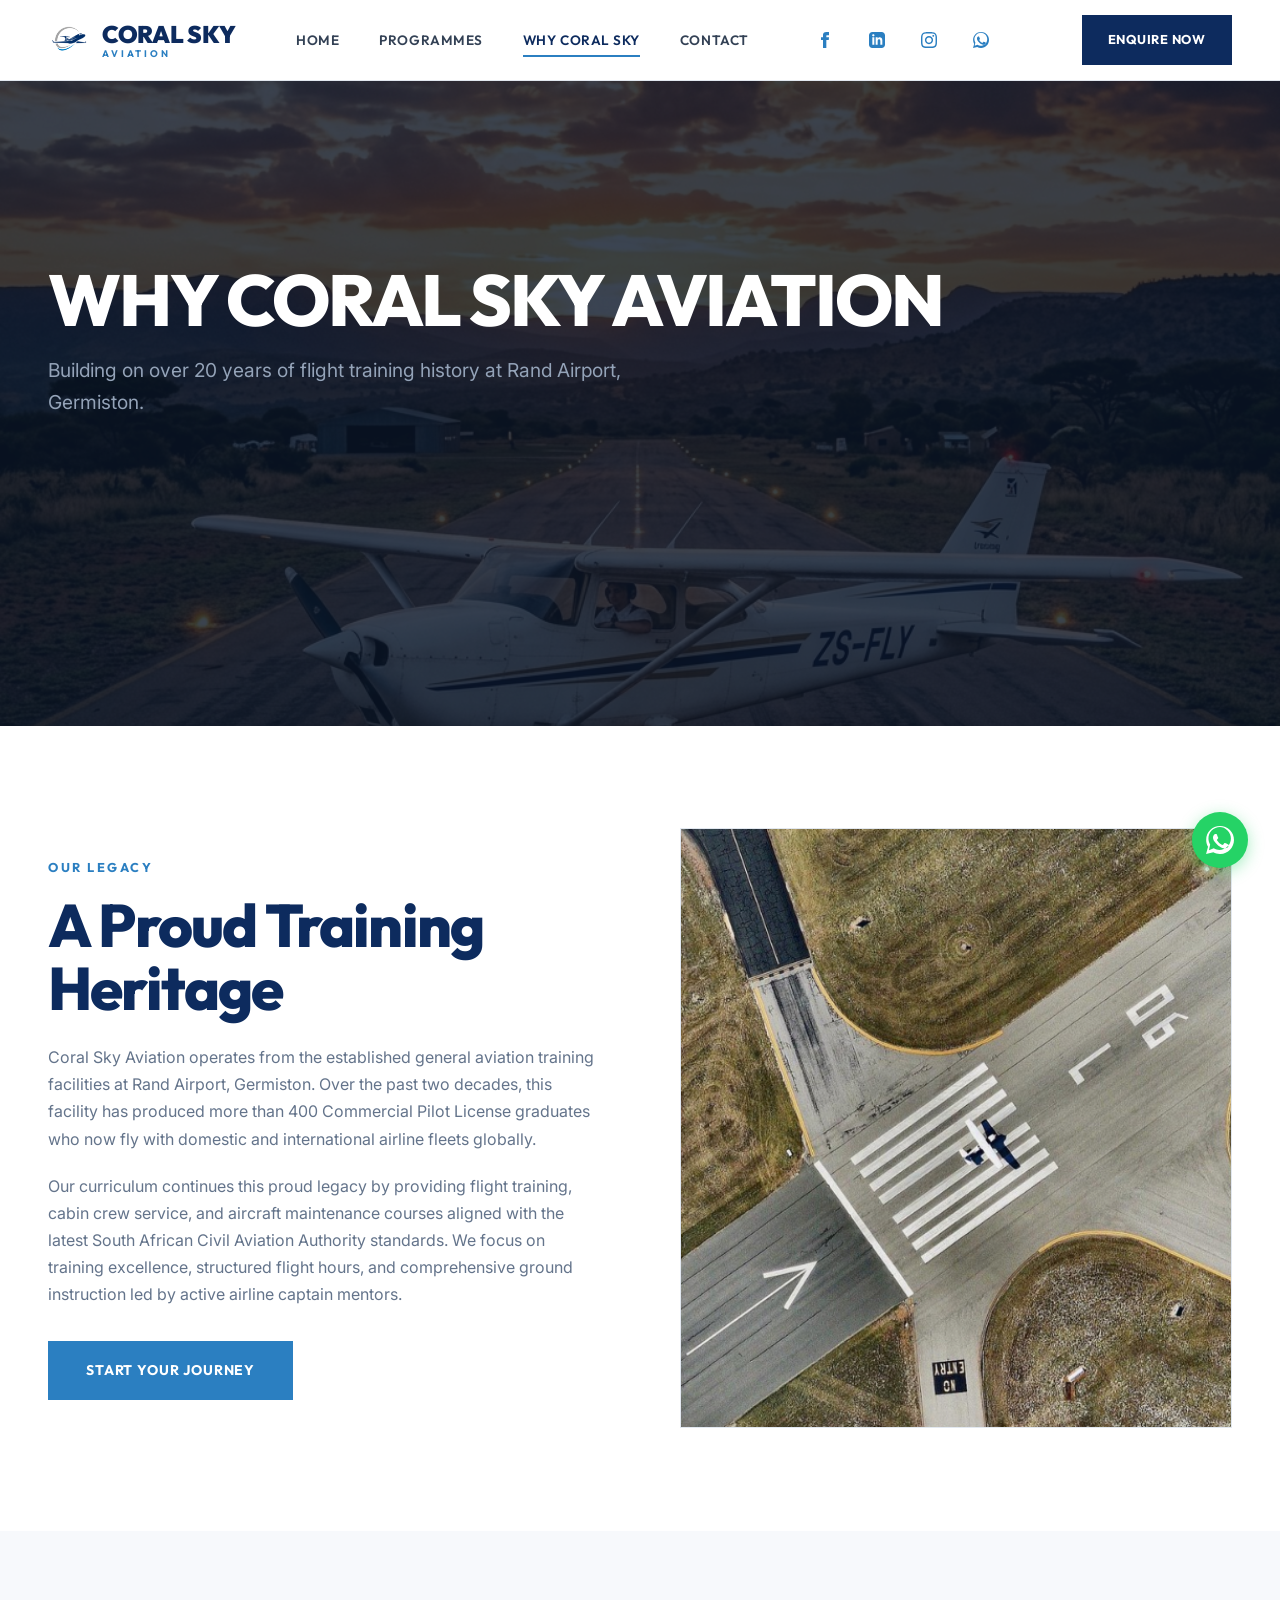
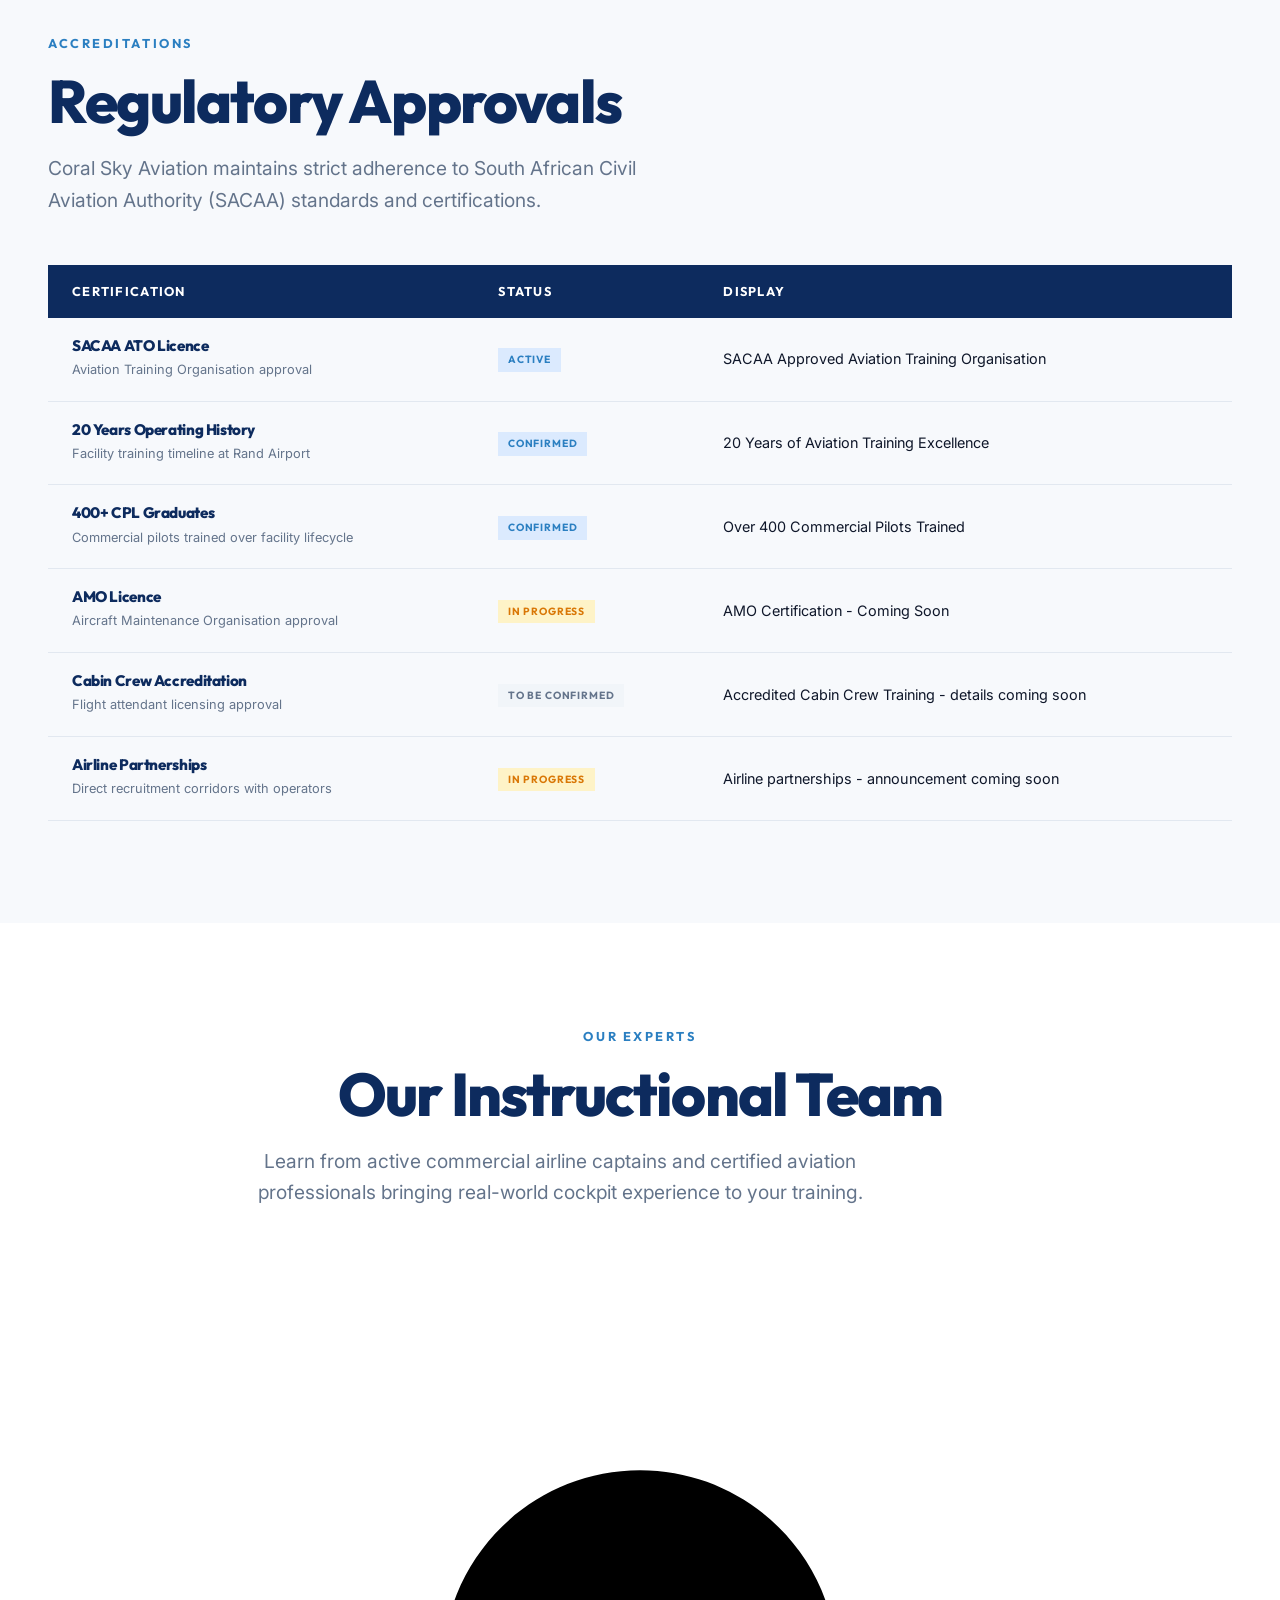
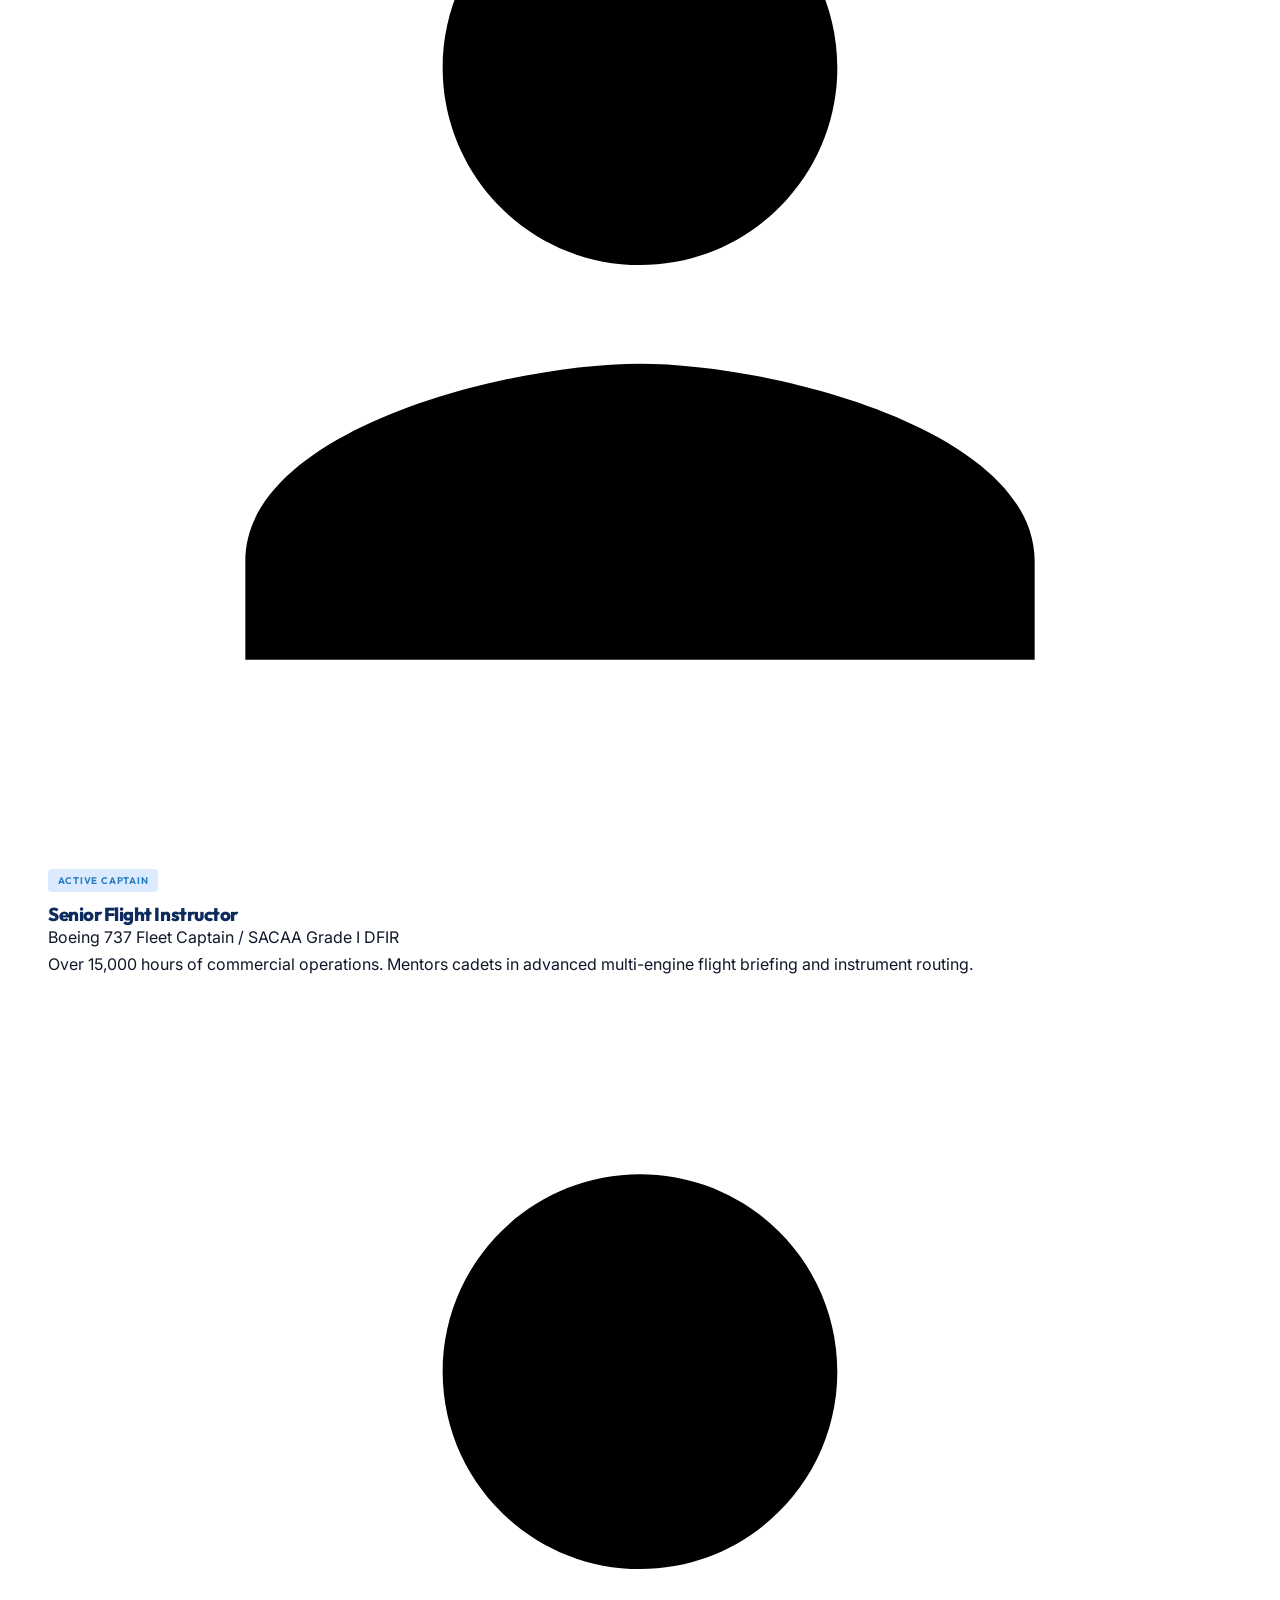
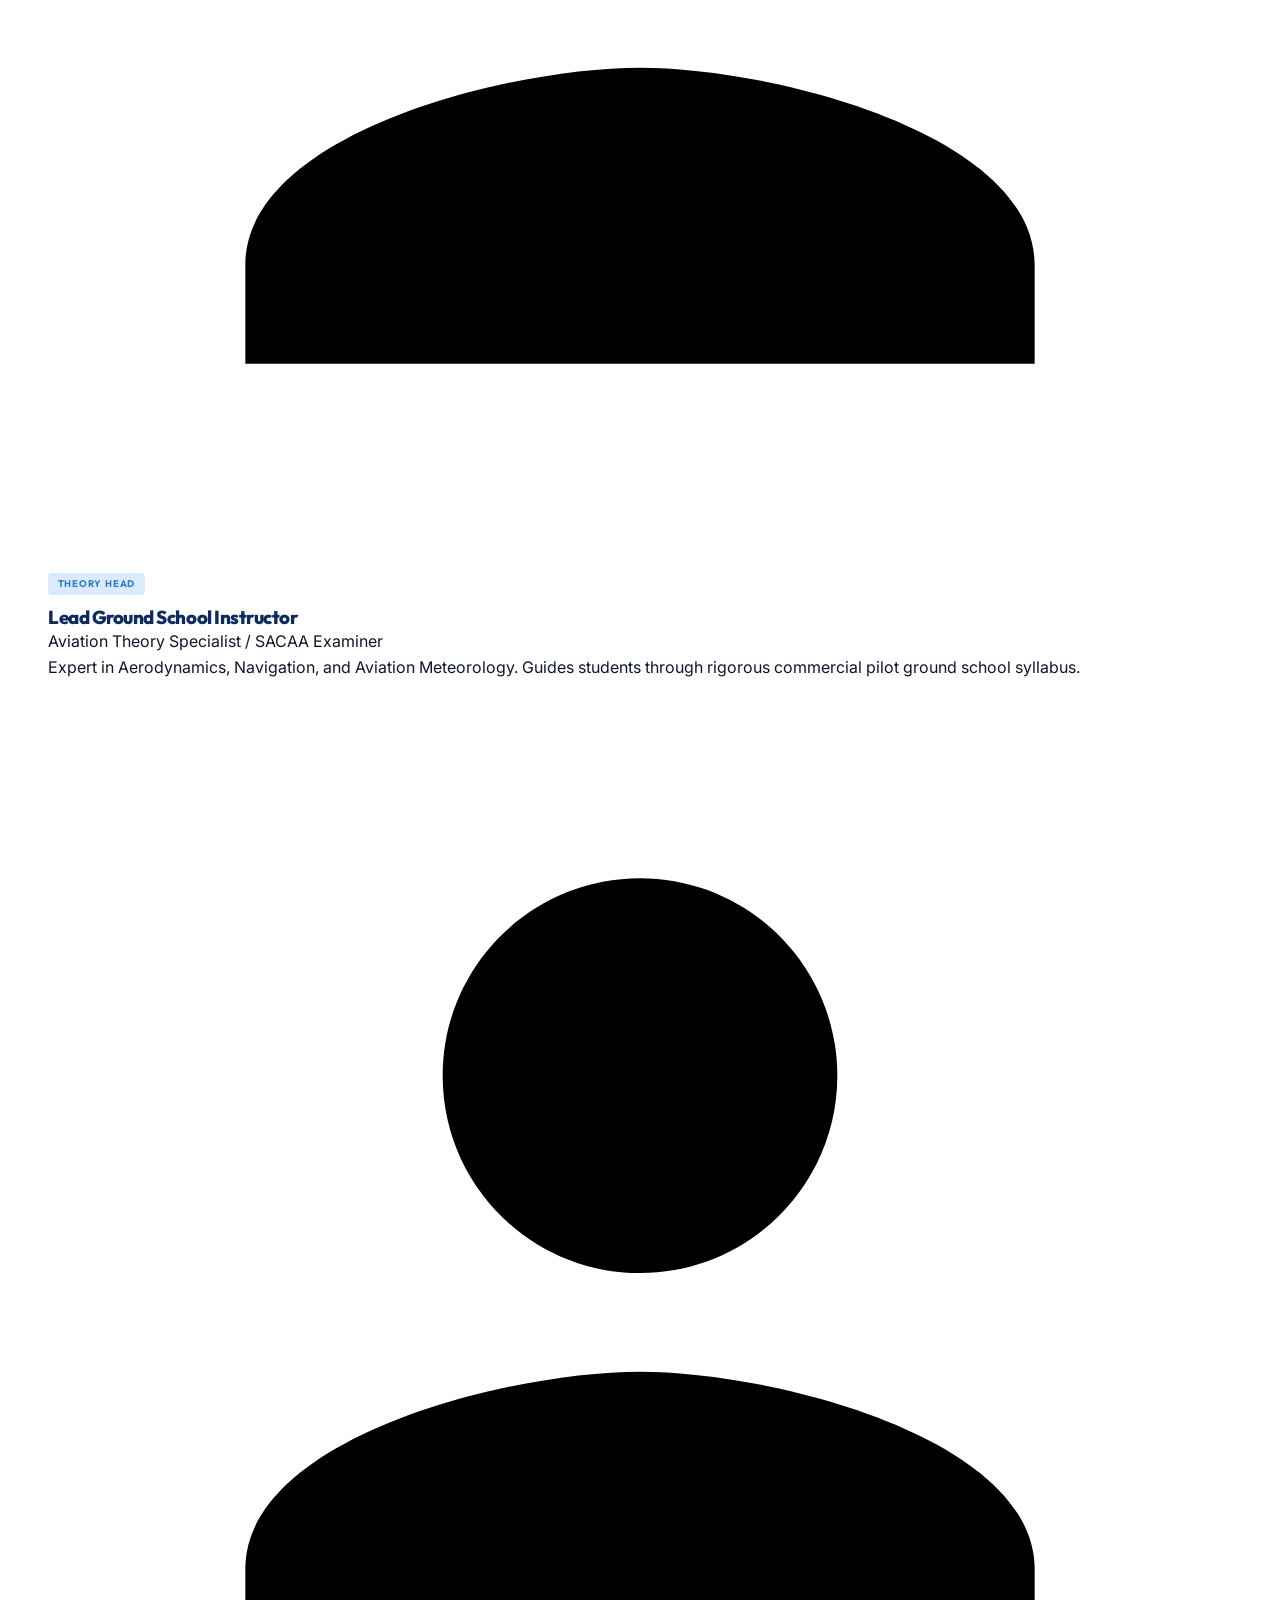
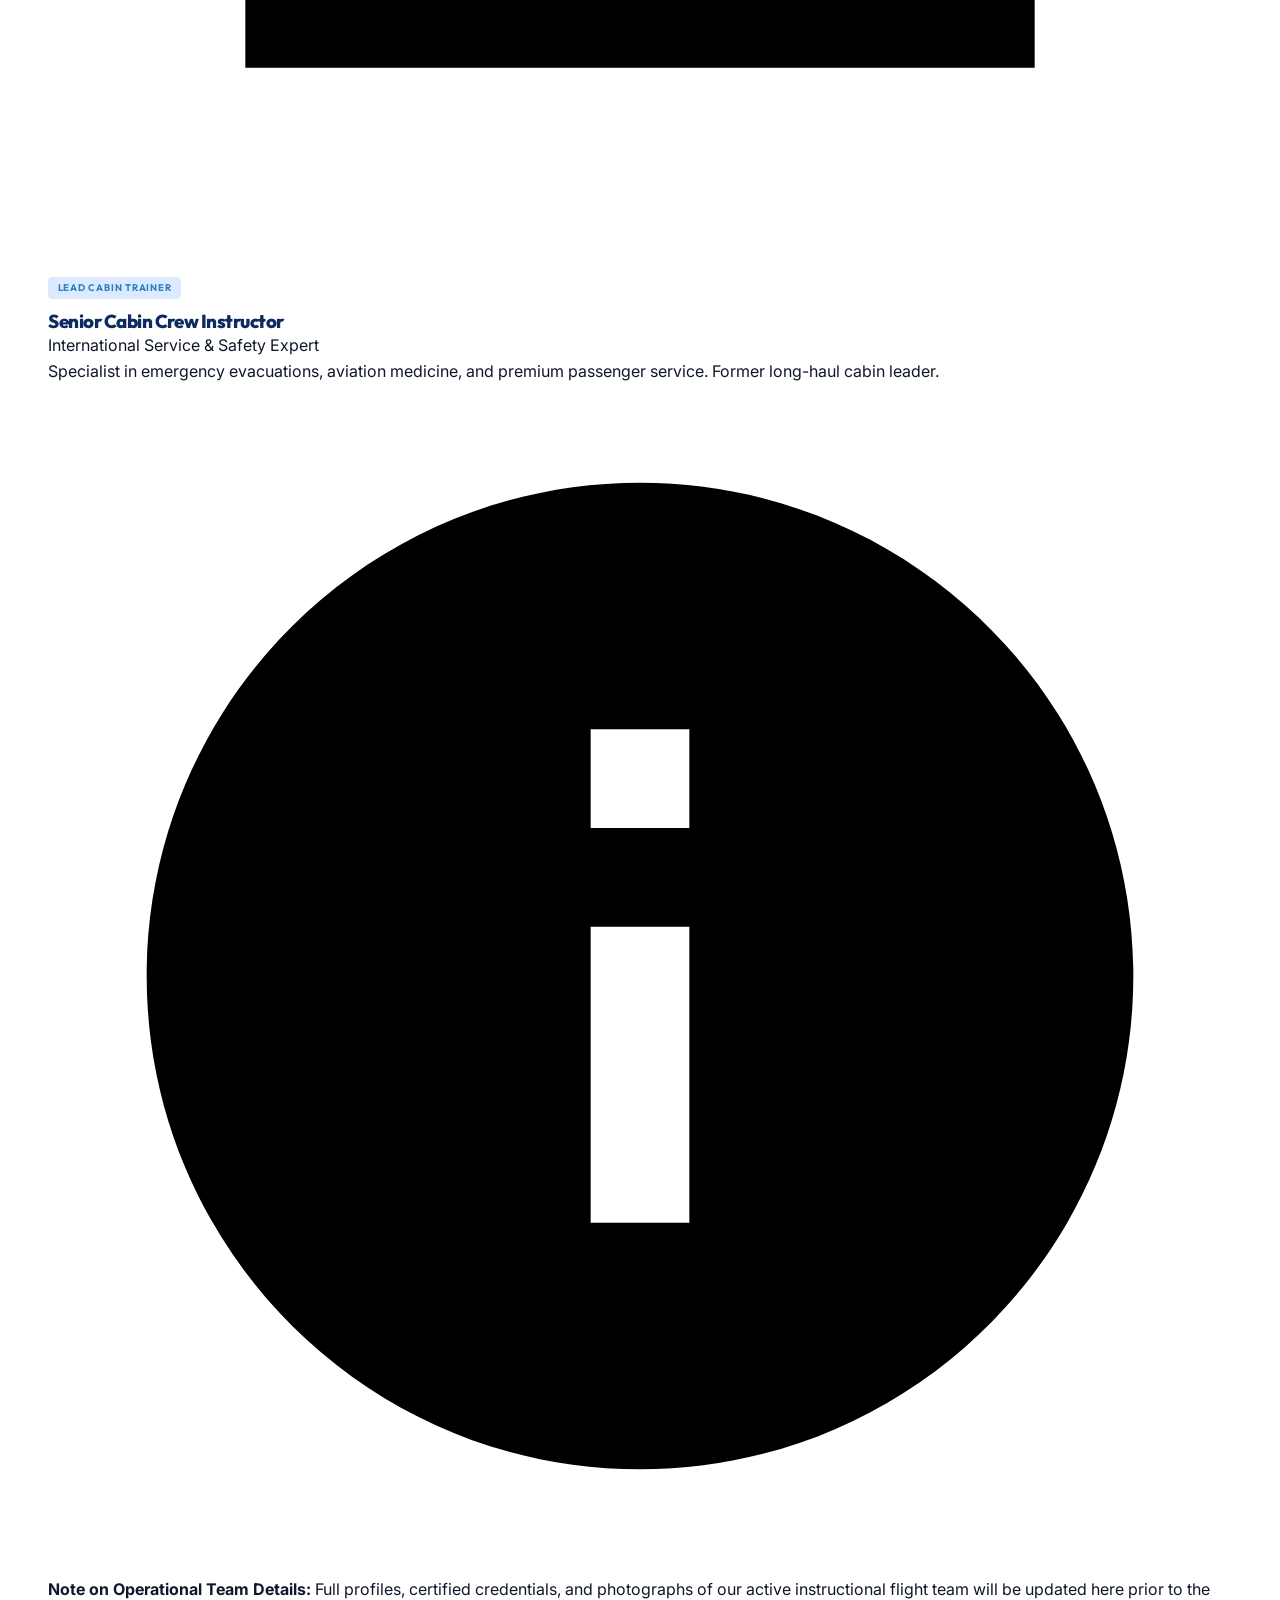
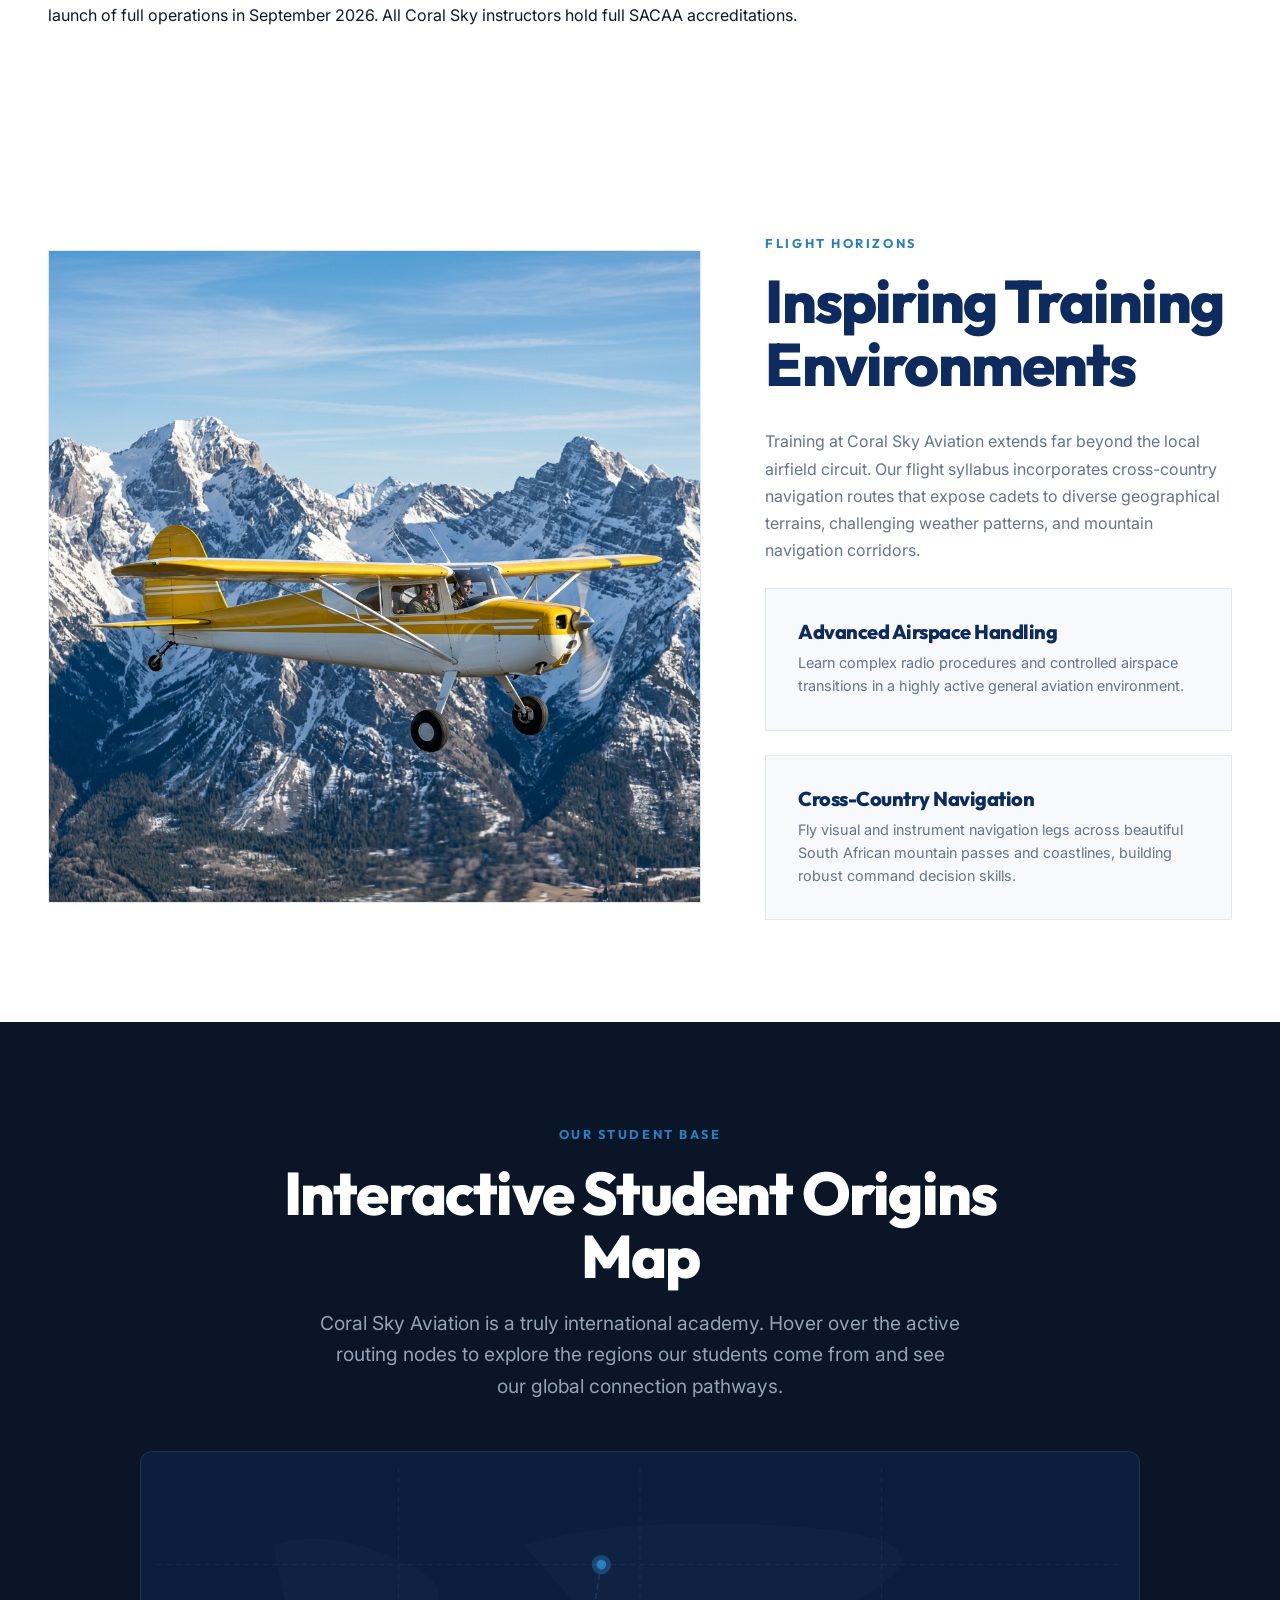
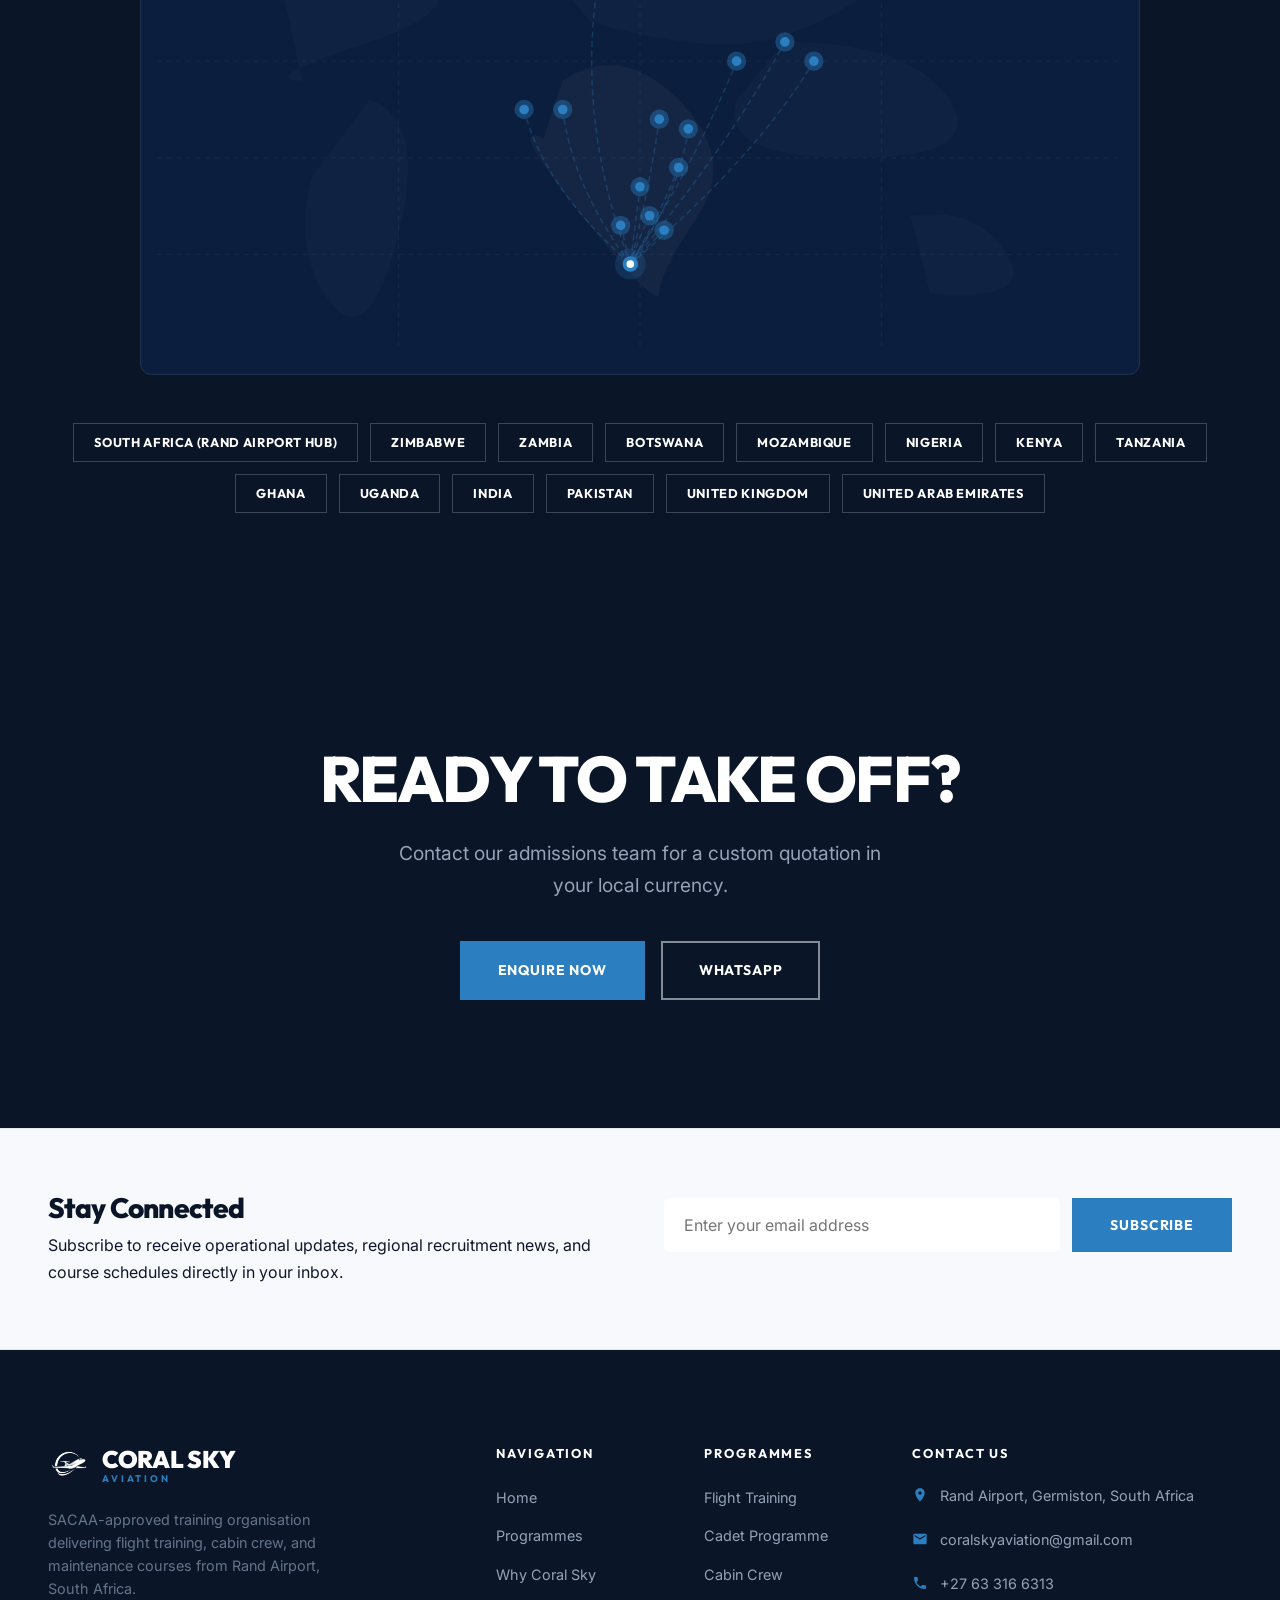
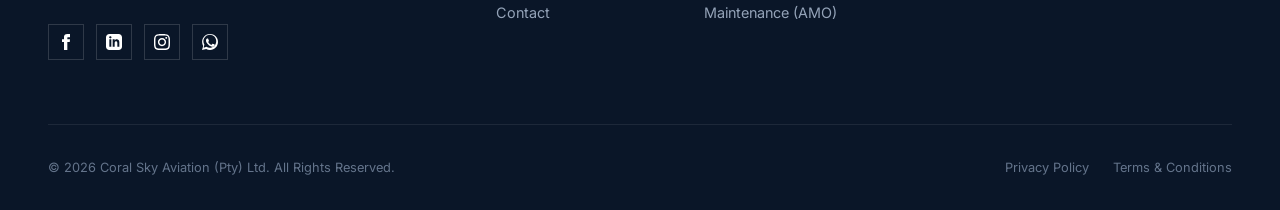
==== pilot_client_website/site/about.html @ 70498ff7 "Add files via upload" ====
<!DOCTYPE html>
<html lang="en">
<head>
  <meta charset="UTF-8">
  <meta name="viewport" content="width=device-width, initial-scale=1.0">
  <title>Why Coral Sky | Coral Sky Aviation</title>
  <meta name="description" content="Discover the legacy of Coral Sky Aviation. Over 20 years training commercial pilots at Rand Airport with SACAA approval and airline captain instructors.">
  <link rel="stylesheet" href="css/style.css?v=2">
  <link rel="icon" href="images/logo/PHOTO-2026-06-26-21-30-39.jpg" type="image/jpeg">
</head>
<body class="page-about">

  <!-- WhatsApp Float -->
  <a href="https://wa.me/27633166313" class="whatsapp-float" target="_blank" aria-label="Chat on WhatsApp">
    <svg viewBox="0 0 24 24"><path d="M.057 24l1.687-6.163c-1.041-1.804-1.588-3.849-1.587-5.946C.06 5.348 5.397.01 12.008.01c3.202.001 6.212 1.246 8.477 3.514 2.266 2.268 3.507 5.28 3.505 8.484-.004 6.657-5.34 11.997-11.953 11.997-2.005-.001-3.973-.502-5.724-1.457L0 24zm6.59-4.846c1.6.95 3.188 1.449 4.825 1.451 5.436 0 9.86-4.37 9.864-9.799.002-2.63-1.023-5.101-2.885-6.968C16.588 1.971 14.113.945 11.993.945c-5.447 0-9.873 4.38-9.877 9.808-.002 1.814.497 3.582 1.447 5.158L2.534 20.73l4.113-1.576zM18.66 15.65c-.328-.164-1.944-.957-2.244-1.067-.301-.11-.52-.164-.738.164-.219.328-.848 1.067-1.039 1.286-.192.219-.384.246-.712.082-.328-.164-1.385-.51-2.638-1.627-.975-.87-1.633-1.946-1.825-2.274-.192-.329-.02-.507.144-.67.147-.146.328-.383.493-.574.164-.192.219-.328.328-.547.11-.219.055-.41-.027-.574-.082-.164-.738-1.777-1.011-2.434-.266-.64-.537-.552-.738-.562-.19-.01-.41-.01-.629-.01s-.575.082-.876.41c-.301.328-1.15 1.12-1.15 2.732 0 1.612 1.177 3.167 1.341 3.386.164.219 2.316 3.535 5.609 4.953.784.338 1.396.539 1.874.69.787.25 1.503.214 2.07.129.631-.095 1.944-.793 2.218-1.559.274-.766.274-1.422.192-1.559-.082-.137-.301-.219-.629-.383z"/></svg>
  </a>

  <!-- Header -->
  <header class="site-header">
    <div class="container nav-bar">
      <a href="index.html" class="nav-brand">
        <img src="images/logo/only plane part of logo.png?v=2" alt="Coral Sky Aviation Logo" class="nav-brand-logo">
        <div class="nav-brand-text">Coral Sky<small>Aviation</small></div>
      </a>
      <nav class="nav-links" id="nav-links">
        <a href="index.html">Home</a>
        <a href="programmes.html">Programmes</a>
        <a href="about.html" class="active">Why Coral Sky</a>
        <a href="contact.html">Contact</a>
        <div class="menu-social-mobile">
          <a href="#" class="social-link" aria-label="Facebook"><svg viewBox="0 0 24 24"><path d="M9 8h-3v4h3v12h5v-12h3.642l.358-4h-4v-1.667c0-.955.192-1.333 1.115-1.333h2.885v-5h-3.808c-3.596 0-5.192 1.583-5.192 4.615v3.385z"/></svg></a>
          <a href="#" class="social-link" aria-label="LinkedIn"><svg viewBox="0 0 24 24"><path d="M19 0h-14c-2.761 0-5 2.239-5 5v14c0 2.761 2.239 5 5 5h14c2.762 0 5-2.239 5-5v-14c0-2.761-2.238-5-5-5zm-11 19h-3v-11h3v11zm-1.5-12.268c-.966 0-1.75-.779-1.75-1.75s.784-1.75 1.75-1.75 1.75.779 1.75 1.75-.784 1.75-1.75 1.75zm13.5 12.268h-3v-5.604c0-3.368-4-3.113-4 0v5.604h-3v-11h3v1.765c1.396-2.586 7-2.777 7 2.476v6.759z"/></svg></a>
          <a href="#" class="social-link" aria-label="Instagram"><svg viewBox="0 0 24 24"><path d="M12 2.163c3.204 0 3.584.012 4.85.07 3.252.148 4.771 1.691 4.919 4.919.058 1.265.069 1.645.069 4.849 0 3.205-.012 3.584-.069 4.849-.149 3.225-1.664 4.771-4.919 4.919-1.266.058-1.644.07-4.85.07-3.204 0-3.584-.012-4.849-.07-3.26-.149-4.771-1.699-4.919-4.92-.058-1.265-.07-1.644-.07-4.849 0-3.204.013-3.583.07-4.849.149-3.227 1.664-4.771 4.919-4.919 1.266-.057 1.645-.069 4.849-.069zm0-2c-3.259 0-3.667.014-4.947.072-4.358.2-6.78 2.618-6.98 6.98-.059 1.281-.073 1.689-.073 4.948 0 3.259.014 3.668.072 4.948.2 4.358 2.618 6.78 6.98 6.98 1.281.058 1.689.072 4.948.072 3.259 0 3.668-.014 4.948-.072 4.354-.2 6.782-2.618 6.979-6.98.059-1.28.073-1.689.073-4.948 0-3.259-.014-3.667-.072-4.947-.196-4.354-2.617-6.78-6.979-6.98-1.281-.059-1.69-.073-4.949-.073zm0 5.838c-3.403 0-6.162 2.759-6.162 6.162s2.759 6.163 6.162 6.163 6.162-2.759 6.162-6.163c0-3.403-2.759-6.162-6.162-6.162zm0 10.162c-2.209 0-4-1.79-4-4 0-2.209 1.791-4 4-4s4 1.791 4 4c0 2.21-1.791 4-4 4zm6.406-11.845c-.796 0-1.441.645-1.441 1.44s.645 1.44 1.441 1.44c.795 0 1.439-.645 1.439-1.44s-.644-1.44-1.439-1.44z"/></svg></a>
          <a href="https://wa.me/27633166313" class="social-link" target="_blank" aria-label="WhatsApp"><svg viewBox="0 0 24 24"><path d="M.057 24l1.687-6.163c-1.041-1.804-1.588-3.849-1.587-5.946C.06 5.348 5.397.01 12.008.01c3.202.001 6.212 1.246 8.477 3.514 2.266 2.268 3.507 5.28 3.505 8.484-.004 6.657-5.34 11.997-11.953 11.997-2.005-.001-3.973-.502-5.724-1.457L0 24zm6.59-4.846c1.6.95 3.188 1.449 4.825 1.451 5.436 0 9.86-4.37 9.864-9.799.002-2.63-1.023-5.101-2.885-6.968C16.588 1.971 14.113.945 11.993.945c-5.447 0-9.873 4.38-9.877 9.808-.002 1.814.497 3.582 1.447 5.158L2.534 20.73l4.113-1.576zM18.66 15.65c-.328-.164-1.944-.957-2.244-1.067-.301-.11-.52-.164-.738.164-.219.328-.848 1.067-1.039 1.286-.192.219-.384.246-.712.082-.328-.164-1.385-.51-2.638-1.627-.975-.87-1.633-1.946-1.825-2.274-.192-.329-.02-.507.144-.67.147-.146.328-.383.493-.574.164-.192.219-.328.328-.547.11-.219.055-.41-.027-.574-.082-.164-.738-1.777-1.011-2.434-.266-.64-.537-.552-.738-.562-.19-.01-.41-.01-.629-.01s-.575.082-.876.41c-.301.328-1.15 1.12-1.15 2.732 0 1.612 1.177 3.167 1.341 3.386.164.219 2.316 3.535 5.609 4.953.784.338 1.396.539 1.874.69.787.25 1.503.214 2.07.129.631-.095 1.944-.793 2.218-1.559.274-.766.274-1.422.192-1.559-.082-.137-.301-.219-.629-.383z"/></svg></a>
        </div>
      </nav>
      <div class="header-social-desktop">
        <a href="#" class="social-link" aria-label="Facebook"><svg viewBox="0 0 24 24"><path d="M9 8h-3v4h3v12h5v-12h3.642l.358-4h-4v-1.667c0-.955.192-1.333 1.115-1.333h2.885v-5h-3.808c-3.596 0-5.192 1.583-5.192 4.615v3.385z"/></svg></a>
        <a href="#" class="social-link" aria-label="LinkedIn"><svg viewBox="0 0 24 24"><path d="M19 0h-14c-2.761 0-5 2.239-5 5v14c0 2.761 2.239 5 5 5h14c2.762 0 5-2.239 5-5v-14c0-2.761-2.238-5-5-5zm-11 19h-3v-11h3v11zm-1.5-12.268c-.966 0-1.75-.779-1.75-1.75s.784-1.75 1.75-1.75 1.75.779 1.75 1.75-.784 1.75-1.75 1.75zm13.5 12.268h-3v-5.604c0-3.368-4-3.113-4 0v5.604h-3v-11h3v1.765c1.396-2.586 7-2.777 7 2.476v6.759z"/></svg></a>
        <a href="#" class="social-link" aria-label="Instagram"><svg viewBox="0 0 24 24"><path d="M12 2.163c3.204 0 3.584.012 4.85.07 3.252.148 4.771 1.691 4.919 4.919.058 1.265.069 1.645.069 4.849 0 3.205-.012 3.584-.069 4.849-.149 3.225-1.664 4.771-4.919 4.919-1.266.058-1.644.07-4.85.07-3.204 0-3.584-.012-4.849-.07-3.26-.149-4.771-1.699-4.919-4.92-.058-1.265-.07-1.644-.07-4.849 0-3.204.013-3.583.07-4.849.149-3.227 1.664-4.771 4.919-4.919 1.266-.057 1.645-.069 4.849-.069zm0-2c-3.259 0-3.667.014-4.947.072-4.358.2-6.78 2.618-6.98 6.98-.059 1.281-.073 1.689-.073 4.948 0 3.259.014 3.668.072 4.948.2 4.358 2.618 6.78 6.98 6.98 1.281.058 1.689.072 4.948.072 3.259 0 3.668-.014 4.948-.072 4.354-.2 6.782-2.618 6.979-6.98.059-1.28.073-1.689.073-4.948 0-3.259-.014-3.667-.072-4.947-.196-4.354-2.617-6.78-6.979-6.98-1.281-.059-1.69-.073-4.949-.073zm0 5.838c-3.403 0-6.162 2.759-6.162 6.162s2.759 6.163 6.162 6.163 6.162-2.759 6.162-6.163c0-3.403-2.759-6.162-6.162-6.162zm0 10.162c-2.209 0-4-1.79-4-4 0-2.209 1.791-4 4-4s4 1.791 4 4c0 2.21-1.791 4-4 4zm6.406-11.845c-.796 0-1.441.645-1.441 1.44s.645 1.44 1.441 1.44c.795 0 1.439-.645 1.439-1.44s-.644-1.44-1.439-1.44z"/></svg></a>
        <a href="https://wa.me/27633166313" class="social-link" target="_blank" aria-label="WhatsApp"><svg viewBox="0 0 24 24"><path d="M.057 24l1.687-6.163c-1.041-1.804-1.588-3.849-1.587-5.946C.06 5.348 5.397.01 12.008.01c3.202.001 6.212 1.246 8.477 3.514 2.266 2.268 3.507 5.28 3.505 8.484-.004 6.657-5.34 11.997-11.953 11.997-2.005-.001-3.973-.502-5.724-1.457L0 24zm6.59-4.846c1.6.95 3.188 1.449 4.825 1.451 5.436 0 9.86-4.37 9.864-9.799.002-2.63-1.023-5.101-2.885-6.968C16.588 1.971 14.113.945 11.993.945c-5.447 0-9.873 4.38-9.877 9.808-.002 1.814.497 3.582 1.447 5.158L2.534 20.73l4.113-1.576zM18.66 15.65c-.328-.164-1.944-.957-2.244-1.067-.301-.11-.52-.164-.738.164-.219.328-.848 1.067-1.039 1.286-.192.219-.384.246-.712.082-.328-.164-1.385-.51-2.638-1.627-.975-.87-1.633-1.946-1.825-2.274-.192-.329-.02-.507.144-.67.147-.146.328-.383.493-.574.164-.192.219-.328.328-.547.11-.219.055-.41-.027-.574-.082-.164-.738-1.777-1.011-2.434-.266-.64-.537-.552-.738-.562-.19-.01-.41-.01-.629-.01s-.575.082-.876.41c-.301.328-1.15 1.12-1.15 2.732 0 1.612 1.177 3.167 1.341 3.386.164.219 2.316 3.535 5.609 4.953.784.338 1.396.539 1.874.69.787.25 1.503.214 2.07.129.631-.095 1.944-.793 2.218-1.559.274-.766.274-1.422.192-1.559-.082-.137-.301-.219-.629-.383z"/></svg></a>
      </div>
      <div class="nav-cta"><a href="contact.html" class="btn btn--navy">Enquire Now</a></div>
      <button class="hamburger" id="hamburger" aria-label="Toggle Navigation"><span></span><span></span><span></span></button>
    </div>
  </header>

  <!-- Page Hero -->
  <section class="page-hero">
    <div class="page-hero-bg"><img src="images/hero-runway.png" alt="Runway at sunset"></div>
    <div class="container">
      <h1>Why Coral Sky Aviation</h1>
      <p>Building on over 20 years of flight training history at Rand Airport, Germiston.</p>
    </div>
  </section>

  <!-- Story Section -->
  <section class="section" id="legacy-story">
    <div class="container">
      <div class="about-row">
        <div class="about-text reveal">
          <span class="section-eyebrow">Our Legacy</span>
          <h2 class="section-heading" style="margin-bottom: 1.5rem;">A Proud Training Heritage</h2>
          <p style="color: var(--slate-500); font-size: 1rem; line-height: 1.7; margin-bottom: 1.25rem;">Coral Sky Aviation operates from the established general aviation training facilities at Rand Airport, Germiston. Over the past two decades, this facility has produced more than 400 Commercial Pilot License graduates who now fly with domestic and international airline fleets globally.</p>
          <p style="color: var(--slate-500); font-size: 1rem; line-height: 1.7; margin-bottom: 2rem;">Our curriculum continues this proud legacy by providing flight training, cabin crew service, and aircraft maintenance courses aligned with the latest South African Civil Aviation Authority standards. We focus on training excellence, structured flight hours, and comprehensive ground instruction led by active airline captain mentors.</p>
          <a href="contact.html" class="btn btn--sky">Start Your Journey</a>
        </div>
        <div class="about-image-showcase reveal">
          <img src="images/aerial-view.png" alt="Rand Airport Aerial View" class="about-featured-image">
        </div>
      </div>
    </div>
  </section>

  <!-- Accreditations -->
  <section class="section section--light">
    <div class="container">
      <div class="reveal">
        <span class="section-eyebrow">Accreditations</span>
        <h2 class="section-heading">Regulatory Approvals</h2>
        <p class="section-lead">Coral Sky Aviation maintains strict adherence to South African Civil Aviation Authority (SACAA) standards and certifications.</p>
      </div>

      <div class="table-wrap reveal" style="margin-top: 3rem;">
        <table class="data-table">
          <thead>
            <tr>
              <th>Certification</th>
              <th>Status</th>
              <th>Display</th>
            </tr>
          </thead>
          <tbody>
            <tr>
              <td><h4>SACAA ATO Licence</h4><span class="meta">Aviation Training Organisation approval</span></td>
              <td><span class="badge badge--active">Active</span></td>
              <td>SACAA Approved Aviation Training Organisation</td>
            </tr>
            <tr>
              <td><h4>20 Years Operating History</h4><span class="meta">Facility training timeline at Rand Airport</span></td>
              <td><span class="badge badge--active">Confirmed</span></td>
              <td>20 Years of Aviation Training Excellence</td>
            </tr>
            <tr>
              <td><h4>400+ CPL Graduates</h4><span class="meta">Commercial pilots trained over facility lifecycle</span></td>
              <td><span class="badge badge--active">Confirmed</span></td>
              <td>Over 400 Commercial Pilots Trained</td>
            </tr>
            <tr>
              <td><h4>AMO Licence</h4><span class="meta">Aircraft Maintenance Organisation approval</span></td>
              <td><span class="badge badge--progress">In Progress</span></td>
              <td>AMO Certification - Coming Soon</td>
            </tr>
            <tr>
              <td><h4>Cabin Crew Accreditation</h4><span class="meta">Flight attendant licensing approval</span></td>
              <td><span class="badge badge--pending">To Be Confirmed</span></td>
              <td>Accredited Cabin Crew Training - details coming soon</td>
            </tr>
            <tr>
              <td><h4>Airline Partnerships</h4><span class="meta">Direct recruitment corridors with operators</span></td>
              <td><span class="badge badge--progress">In Progress</span></td>
              <td>Airline partnerships - announcement coming soon</td>
            </tr>
          </tbody>
        </table>
      </div>
    </div>
  </section>

  <!-- Instructors / Trainers Section -->
  <section class="section" id="instructors-section">
    <div class="container">
      <div class="reveal" style="text-align: center; max-width: 800px; margin: 0 auto 4rem;">
        <span class="section-eyebrow">Our Experts</span>
        <h2 class="section-heading">Our Instructional Team</h2>
        <p class="section-lead">Learn from active commercial airline captains and certified aviation professionals bringing real-world cockpit experience to your training.</p>
      </div>

      <div class="instructor-grid reveal">
        <!-- Instructor 1 -->
        <div class="instructor-card">
          <div class="instructor-avatar-wrap">
            <div class="instructor-placeholder-avatar">
              <svg viewBox="0 0 24 24"><path d="M12 12c2.21 0 4-1.79 4-4s-1.79-4-4-4-4 1.79-4 4 1.79 4 4 4zm0 2c-2.67 0-8 1.34-8 4v2h16v-2c0-2.66-5.33-4-8-4z"/></svg>
            </div>
          </div>
          <div class="instructor-card-info">
            <span class="badge badge--active" style="border-radius: 4px; font-size: 0.6rem; margin-bottom: 0.75rem;">Active Captain</span>
            <h3>Senior Flight Instructor</h3>
            <p class="instructor-subtitle">Boeing 737 Fleet Captain / SACAA Grade I DFIR</p>
            <p class="instructor-bio">Over 15,000 hours of commercial operations. Mentors cadets in advanced multi-engine flight briefing and instrument routing.</p>
          </div>
        </div>

        <!-- Instructor 2 -->
        <div class="instructor-card">
          <div class="instructor-avatar-wrap">
            <div class="instructor-placeholder-avatar">
              <svg viewBox="0 0 24 24"><path d="M12 12c2.21 0 4-1.79 4-4s-1.79-4-4-4-4 1.79-4 4 1.79 4 4 4zm0 2c-2.67 0-8 1.34-8 4v2h16v-2c0-2.66-5.33-4-8-4z"/></svg>
            </div>
          </div>
          <div class="instructor-card-info">
            <span class="badge badge--active" style="border-radius: 4px; font-size: 0.6rem; margin-bottom: 0.75rem;">Theory Head</span>
            <h3>Lead Ground School Instructor</h3>
            <p class="instructor-subtitle">Aviation Theory Specialist / SACAA Examiner</p>
            <p class="instructor-bio">Expert in Aerodynamics, Navigation, and Aviation Meteorology. Guides students through rigorous commercial pilot ground school syllabus.</p>
          </div>
        </div>

        <!-- Instructor 3 -->
        <div class="instructor-card">
          <div class="instructor-avatar-wrap">
            <div class="instructor-placeholder-avatar">
              <svg viewBox="0 0 24 24"><path d="M12 12c2.21 0 4-1.79 4-4s-1.79-4-4-4-4 1.79-4 4 1.79 4 4 4zm0 2c-2.67 0-8 1.34-8 4v2h16v-2c0-2.66-5.33-4-8-4z"/></svg>
            </div>
          </div>
          <div class="instructor-card-info">
            <span class="badge badge--active" style="border-radius: 4px; font-size: 0.6rem; margin-bottom: 0.75rem;">Lead Cabin Trainer</span>
            <h3>Senior Cabin Crew Instructor</h3>
            <p class="instructor-subtitle">International Service &amp; Safety Expert</p>
            <p class="instructor-bio">Specialist in emergency evacuations, aviation medicine, and premium passenger service. Former long-haul cabin leader.</p>
          </div>
        </div>
      </div>

      <div class="instructor-notice reveal">
        <div class="info-alert">
          <svg class="info-alert-icon" viewBox="0 0 24 24"><path d="M12 2C6.48 2 2 6.48 2 12s4.48 10 10 10 10-4.48 10-10S17.52 2 12 2zm1 15h-2v-6h2v6zm0-8h-2V7h2v2z"/></svg>
          <p><strong>Note on Operational Team Details:</strong> Full profiles, certified credentials, and photographs of our active instructional flight team will be updated here prior to the launch of full operations in September 2026. All Coral Sky instructors hold full SACAA accreditations.</p>
        </div>
      </div>
    </div>
  </section>

  <!-- Flight Training Experience (Scenic Mountain Flight Showcase) -->
  <section class="section">
    <div class="container">
      <div class="vision-layout" style="grid-template-columns: 7fr 5fr;">
        <div class="vision-image-wrapper reveal">
          <div class="vision-image-card" style="border-color: var(--slate-200);">
            <img src="images/scenic-mountain-flight.png" alt="Training flight over mountain ranges">
          </div>
        </div>
        <div class="vision-text reveal">
          <span class="section-eyebrow">Flight Horizons</span>
          <h2 class="section-heading" style="margin-bottom: 2rem;">Inspiring Training Environments</h2>
          <p style="color: var(--slate-500); font-size: 1rem; line-height: 1.7; margin-bottom: 1.5rem;">Training at Coral Sky Aviation extends far beyond the local airfield circuit. Our flight syllabus incorporates cross-country navigation routes that expose cadets to diverse geographical terrains, challenging weather patterns, and mountain navigation corridors.</p>
          <div class="vision-cards-stack">
            <div class="vision-card" style="background: var(--off-white); border-color: var(--slate-200); padding: 2rem;">
              <h4 style="color: var(--navy-mid); margin-bottom: 0.5rem;">Advanced Airspace Handling</h4>
              <p style="color: var(--slate-500); font-size: 0.9rem; margin-bottom: 0;">Learn complex radio procedures and controlled airspace transitions in a highly active general aviation environment.</p>
            </div>
            <div class="vision-card" style="background: var(--off-white); border-color: var(--slate-200); padding: 2rem;">
              <h4 style="color: var(--navy-mid); margin-bottom: 0.5rem;">Cross-Country Navigation</h4>
              <p style="color: var(--slate-500); font-size: 0.9rem; margin-bottom: 0;">Fly visual and instrument navigation legs across beautiful South African mountain passes and coastlines, building robust command decision skills.</p>
            </div>
          </div>
        </div>
      </div>
    </div>
  </section>

  <!-- Student Origins -->
  <section class="section section--dark" id="student-origins">
    <div class="container">
      <div class="reveal" style="text-align: center; max-width: 800px; margin: 0 auto 3rem;">
        <span class="section-eyebrow">Our Student Base</span>
        <h2 class="section-heading">Interactive Student Origins Map</h2>
        <p class="section-lead" style="margin: 0 auto;">Coral Sky Aviation is a truly international academy. Hover over the active routing nodes to explore the regions our students come from and see our global connection pathways.</p>
      </div>

      <div class="map-container reveal">
        <!-- SVG Interactive Map -->
        <svg class="routes-map" viewBox="0 0 1000 500" width="100%" height="100%">
          <!-- Faint Graticule lines -->
          <line x1="0" y1="100" x2="1000" y2="100" stroke="rgba(255,255,255,0.05)" stroke-dasharray="5,5" />
          <line x1="0" y1="200" x2="1000" y2="200" stroke="rgba(255,255,255,0.05)" stroke-dasharray="5,5" />
          <line x1="0" y1="300" x2="1000" y2="300" stroke="rgba(255,255,255,0.05)" stroke-dasharray="5,5" />
          <line x1="0" y1="400" x2="1000" y2="400" stroke="rgba(255,255,255,0.05)" stroke-dasharray="5,5" />
          <line x1="250" y1="0" x2="250" y2="500" stroke="rgba(255,255,255,0.05)" stroke-dasharray="5,5" />
          <line x1="500" y1="0" x2="500" y2="500" stroke="rgba(255,255,255,0.05)" stroke-dasharray="5,5" />
          <line x1="750" y1="0" x2="750" y2="500" stroke="rgba(255,255,255,0.05)" stroke-dasharray="5,5" />
          
          <!-- Stylized Continent Shapes (Faint backdrop) -->
          <path d="M120,80 Q180,60 260,100 T220,180 T150,220 Z" fill="rgba(255,255,255,0.02)" />
          <path d="M220,240 Q280,260 250,380 T180,450 T160,320 Z" fill="rgba(255,255,255,0.02)" />
          <path d="M380,80 Q480,50 650,60 T750,120 T620,180 T450,160 Z" fill="rgba(255,255,255,0.02)" />
          <path d="M650,180 Q780,180 820,240 T720,300 T600,240 Z" fill="rgba(255,255,255,0.02)" />
          <path d="M780,360 Q850,350 880,400 T800,440 Z" fill="rgba(255,255,255,0.02)" />
          <path d="M420,220 Q480,180 540,240 T560,360 T520,440 T440,360 T400,280 Z" fill="rgba(255,255,255,0.035)" />
          
          <!-- Flight Arcs (connecting to South Africa: 490, 410) -->
          <path class="flight-arc" d="M460,100 Q430,250 490,410" fill="none" stroke="rgba(43,127,193,0.3)" stroke-width="1.5" stroke-dasharray="6,4" />
          <path class="flight-arc" d="M680,200 Q620,300 490,410" fill="none" stroke="rgba(43,127,193,0.3)" stroke-width="1.5" stroke-dasharray="6,4" />
          <path class="flight-arc" d="M650,180 Q590,290 490,410" fill="none" stroke="rgba(43,127,193,0.3)" stroke-width="1.5" stroke-dasharray="6,4" />
          <path class="flight-arc" d="M600,200 Q560,300 490,410" fill="none" stroke="rgba(43,127,193,0.3)" stroke-width="1.5" stroke-dasharray="6,4" />
          <path class="flight-arc" d="M420,250 Q430,330 490,410" fill="none" stroke="rgba(43,127,193,0.3)" stroke-width="1.5" stroke-dasharray="6,4" />
          <path class="flight-arc" d="M380,250 Q400,330 490,410" fill="none" stroke="rgba(43,127,193,0.3)" stroke-width="1.5" stroke-dasharray="6,4" />
          <path class="flight-arc" d="M550,270 Q540,340 490,410" fill="none" stroke="rgba(43,127,193,0.3)" stroke-width="1.5" stroke-dasharray="6,4" />
          <path class="flight-arc" d="M520,260 Q510,330 490,410" fill="none" stroke="rgba(43,127,193,0.3)" stroke-width="1.5" stroke-dasharray="6,4" />
          <path class="flight-arc" d="M540,310 Q520,360 490,410" fill="none" stroke="rgba(43,127,193,0.3)" stroke-width="1.5" stroke-dasharray="6,4" />
          <path class="flight-arc" d="M500,330 Q495,370 490,410" fill="none" stroke="rgba(43,127,193,0.3)" stroke-width="1.5" stroke-dasharray="6,4" />
          <path class="flight-arc" d="M510,360 Q500,380 490,410" fill="none" stroke="rgba(43,127,193,0.3)" stroke-width="1.5" stroke-dasharray="6,4" />
          <path class="flight-arc" d="M480,370 Q485,390 490,410" fill="none" stroke="rgba(43,127,193,0.3)" stroke-width="1.5" stroke-dasharray="6,4" />
          <path class="flight-arc" d="M525,375 Q510,390 490,410" fill="none" stroke="rgba(43,127,193,0.3)" stroke-width="1.5" stroke-dasharray="6,4" />

          <!-- Map Nodes / Pins -->
          <!-- South Africa Main Hub -->
          <g class="map-node hub" data-country="South Africa" data-details="Coral Sky Aviation Rand Airport Campus — Main Flight Academy &amp; Operations Hub.">
            <circle cx="490" cy="410" r="16" fill="rgba(43,127,195,0.2)" class="hub-pulse" />
            <circle cx="490" cy="410" r="8" fill="var(--sky)" />
            <circle cx="490" cy="410" r="4" fill="var(--white)" />
          </g>

          <!-- Zimbabwe -->
          <g class="map-node" data-country="Zimbabwe" data-details="Active enrollment corridor with direct student recruitment and currency quotations.">
            <circle cx="510" cy="360" r="10" fill="rgba(43,127,195,0.4)" class="ping" />
            <circle cx="510" cy="360" r="5" fill="var(--sky)" />
          </g>

          <!-- Zambia -->
          <g class="map-node" data-country="Zambia" data-details="Key recruiting region. Providing CPL pathways for aspiring commercial aviators.">
            <circle cx="500" cy="330" r="10" fill="rgba(43,127,195,0.4)" class="ping" />
            <circle cx="500" cy="330" r="5" fill="var(--sky)" />
          </g>

          <!-- Botswana -->
          <g class="map-node" data-country="Botswana" data-details="Regular student intakes. Structured accommodation packages for regional students.">
            <circle cx="480" cy="370" r="10" fill="rgba(43,127,195,0.4)" class="ping" />
            <circle cx="480" cy="370" r="5" fill="var(--sky)" />
          </g>

          <!-- Mozambique -->
          <g class="map-node" data-country="Mozambique" data-details="Regional cadet corridor. Fully English-guided flight and ground theory instruction.">
            <circle cx="525" cy="375" r="10" fill="rgba(43,127,195,0.4)" class="ping" />
            <circle cx="525" cy="375" r="5" fill="var(--sky)" />
          </g>

          <!-- Nigeria -->
          <g class="map-node" data-country="Nigeria" data-details="West Africa hub recruitment. Custom currency quotations and visa consult assistance.">
            <circle cx="420" cy="250" r="10" fill="rgba(43,127,195,0.4)" class="ping" />
            <circle cx="420" cy="250" r="5" fill="var(--sky)" />
          </g>

          <!-- Ghana -->
          <g class="map-node" data-country="Ghana" data-details="Admissions support and customized payment plans in local currency for West African cadets.">
            <circle cx="380" cy="250" r="10" fill="rgba(43,127,195,0.4)" class="ping" />
            <circle cx="380" cy="250" r="5" fill="var(--sky)" />
          </g>

          <!-- Kenya -->
          <g class="map-node" data-country="Kenya" data-details="East Africa recruiting. Connecting graduates to growing regional operator networks.">
            <circle cx="550" cy="270" r="10" fill="rgba(43,127,195,0.4)" class="ping" />
            <circle cx="550" cy="270" r="5" fill="var(--sky)" />
          </g>

          <!-- Uganda -->
          <g class="map-node" data-country="Uganda" data-details="Intensive full flight pathway enrollment (PPL to CPL) with airline captain mentorship.">
            <circle cx="520" cy="260" r="10" fill="rgba(43,127,195,0.4)" class="ping" />
            <circle cx="520" cy="260" r="5" fill="var(--sky)" />
          </g>

          <!-- Tanzania -->
          <g class="map-node" data-country="Tanzania" data-details="Direct application assistance and tailored accommodation near Rand Airport.">
            <circle cx="540" cy="310" r="10" fill="rgba(43,127,195,0.4)" class="ping" />
            <circle cx="540" cy="310" r="5" fill="var(--sky)" />
          </g>

          <!-- India -->
          <g class="map-node" data-country="India" data-details="Major international cadet pathway. Custom currency billing and SACAA license validation advice.">
            <circle cx="680" cy="200" r="10" fill="rgba(43,127,195,0.4)" class="ping" />
            <circle cx="680" cy="200" r="5" fill="var(--sky)" />
          </g>

          <!-- Pakistan -->
          <g class="map-node" data-country="Pakistan" data-details="International admissions corridor. Accommodation and video-consultation support.">
            <circle cx="650" cy="180" r="10" fill="rgba(43,127,195,0.4)" class="ping" />
            <circle cx="650" cy="180" r="5" fill="var(--sky)" />
          </g>

          <!-- UAE -->
          <g class="map-node" data-country="United Arab Emirates" data-details="Middle East connections. Connecting flight school graduates with international carriers.">
            <circle cx="600" cy="200" r="10" fill="rgba(43,127,195,0.4)" class="ping" />
            <circle cx="600" cy="200" r="5" fill="var(--sky)" />
          </g>

          <!-- United Kingdom -->
          <g class="map-node" data-country="United Kingdom" data-details="European recruiting. Offering high-standard structured training in active airspace.">
            <circle cx="460" cy="100" r="10" fill="rgba(43,127,195,0.4)" class="ping" />
            <circle cx="460" cy="100" r="5" fill="var(--sky)" />
          </g>
        </svg>

        <!-- World Map Tooltip -->
        <div class="map-tooltip" id="map-tooltip">
          <h4 class="tooltip-country">Country</h4>
          <p class="tooltip-details">Details go here.</p>
        </div>
      </div>

      <!-- Country Pills Fallback / List -->
      <div class="pills-wrap reveal" style="margin-top: 3rem; justify-content: center;">
        <span class="pill">South Africa (Rand Airport Hub)</span>
        <span class="pill">Zimbabwe</span>
        <span class="pill">Zambia</span>
        <span class="pill">Botswana</span>
        <span class="pill">Mozambique</span>
        <span class="pill">Nigeria</span>
        <span class="pill">Kenya</span>
        <span class="pill">Tanzania</span>
        <span class="pill">Ghana</span>
        <span class="pill">Uganda</span>
        <span class="pill">India</span>
        <span class="pill">Pakistan</span>
        <span class="pill">United Kingdom</span>
        <span class="pill">United Arab Emirates</span>
      </div>
    </div>
  </section>

  <!-- CTA -->
  <section class="cta-banner">
    <div class="container">
      <h2>Ready to Take Off?</h2>
      <p>Contact our admissions team for a custom quotation in your local currency.</p>
      <div class="cta-actions">
        <a href="contact.html" class="btn btn--sky">Enquire Now</a>
        <a href="https://wa.me/27633166313" class="btn btn--white-outline" target="_blank">WhatsApp</a>
      </div>
    </div>
  </section>

  <!-- Newsletter Section -->
  <section class="newsletter-section reveal">
    <div class="container newsletter-grid">
      <div class="newsletter-text">
        <h3>Stay Connected</h3>
        <p>Subscribe to receive operational updates, regional recruitment news, and course schedules directly in your inbox.</p>
      </div>
      <div class="newsletter-form-wrap">
        <form class="newsletter-form" id="newsletter-form">
          <input type="email" name="email" placeholder="Enter your email address" required aria-label="Email Address">
          <button type="submit" class="btn btn--sky">Subscribe</button>
        </form>
        <div id="newsletter-status" class="newsletter-status"></div>
      </div>
    </div>
  </section>

  <!-- Footer -->
  <footer class="site-footer">
    <div class="container">
      <div class="footer-grid">
        <div>
          <a href="index.html" class="nav-brand">
            <img src="images/logo/only plane part of logo.png?v=2" alt="Coral Sky Aviation Logo" class="nav-brand-logo" style="filter: brightness(0) invert(1);">
            <div class="nav-brand-text" style="color: var(--white);">Coral Sky<small style="color: var(--sky);">Aviation</small></div>
          </a>
          <p class="footer-brand-desc">SACAA-approved training organisation delivering flight training, cabin crew, and maintenance courses from Rand Airport, South Africa.</p>
          <div class="footer-social">
            <a href="#" class="social-link" aria-label="Facebook"><svg viewBox="0 0 24 24"><path d="M9 8h-3v4h3v12h5v-12h3.642l.358-4h-4v-1.667c0-.955.192-1.333 1.115-1.333h2.885v-5h-3.808c-3.596 0-5.192 1.583-5.192 4.615v3.385z"/></svg></a>
            <a href="#" class="social-link" aria-label="LinkedIn"><svg viewBox="0 0 24 24"><path d="M19 0h-14c-2.761 0-5 2.239-5 5v14c0 2.761 2.239 5 5 5h14c2.762 0 5-2.239 5-5v-14c0-2.761-2.238-5-5-5zm-11 19h-3v-11h3v11zm-1.5-12.268c-.966 0-1.75-.779-1.75-1.75s.784-1.75 1.75-1.75 1.75.779 1.75 1.75-.784 1.75-1.75 1.75zm13.5 12.268h-3v-5.604c0-3.368-4-3.113-4 0v5.604h-3v-11h3v1.765c1.396-2.586 7-2.777 7 2.476v6.759z"/></svg></a>
            <a href="#" class="social-link" aria-label="Instagram"><svg viewBox="0 0 24 24"><path d="M12 2.163c3.204 0 3.584.012 4.85.07 3.252.148 4.771 1.691 4.919 4.919.058 1.265.069 1.645.069 4.849 0 3.205-.012 3.584-.069 4.849-.149 3.225-1.664 4.771-4.919 4.919-1.266.058-1.644.07-4.85.07-3.204 0-3.584-.012-4.849-.07-3.26-.149-4.771-1.699-4.919-4.92-.058-1.265-.07-1.644-.07-4.849 0-3.204.013-3.583.07-4.849.149-3.227 1.664-4.771 4.919-4.919 1.266-.057 1.645-.069 4.849-.069zm0-2c-3.259 0-3.667.014-4.947.072-4.358.2-6.78 2.618-6.98 6.98-.059 1.281-.073 1.689-.073 4.948 0 3.259.014 3.668.072 4.948.2 4.358 2.618 6.78 6.98 6.98 1.281.058 1.689.072 4.948.072 3.259 0 3.668-.014 4.948-.072 4.354-.2 6.782-2.618 6.979-6.98.059-1.28.073-1.689.073-4.948 0-3.259-.014-3.667-.072-4.947-.196-4.354-2.617-6.78-6.979-6.98-1.281-.059-1.69-.073-4.949-.073zm0 5.838c-3.403 0-6.162 2.759-6.162 6.162s2.759 6.163 6.162 6.163 6.162-2.759 6.162-6.163c0-3.403-2.759-6.162-6.162-6.162zm0 10.162c-2.209 0-4-1.79-4-4 0-2.209 1.791-4 4-4s4 1.791 4 4c0 2.21-1.791 4-4 4zm6.406-11.845c-.796 0-1.441.645-1.441 1.44s.645 1.44 1.441 1.44c.795 0 1.439-.645 1.439-1.44s-.644-1.44-1.439-1.44z"/></svg></a>
            <a href="https://wa.me/27633166313" class="social-link" target="_blank" aria-label="WhatsApp"><svg viewBox="0 0 24 24"><path d="M.057 24l1.687-6.163c-1.041-1.804-1.588-3.849-1.587-5.946C.06 5.348 5.397.01 12.008.01c3.202.001 6.212 1.246 8.477 3.514 2.266 2.268 3.507 5.28 3.505 8.484-.004 6.657-5.34 11.997-11.953 11.997-2.005-.001-3.973-.502-5.724-1.457L0 24zm6.59-4.846c1.6.95 3.188 1.449 4.825 1.451 5.436 0 9.86-4.37 9.864-9.799.002-2.63-1.023-5.101-2.885-6.968C16.588 1.971 14.113.945 11.993.945c-5.447 0-9.873 4.38-9.877 9.808-.002 1.814.497 3.582 1.447 5.158L2.534 20.73l4.113-1.576zM18.66 15.65c-.328-.164-1.944-.957-2.244-1.067-.301-.11-.52-.164-.738.164-.219.328-.848 1.067-1.039 1.286-.192.219-.384.246-.712.082-.328-.164-1.385-.51-2.638-1.627-.975-.87-1.633-1.946-1.825-2.274-.192-.329-.02-.507.144-.67.147-.146.328-.383.493-.574.164-.192.219-.328.328-.547.11-.219.055-.41-.027-.574-.082-.164-.738-1.777-1.011-2.434-.266-.64-.537-.552-.738-.562-.19-.01-.41-.01-.629-.01s-.575.082-.876.41c-.301.328-1.15 1.12-1.15 2.732 0 1.612 1.177 3.167 1.341 3.386.164.219 2.316 3.535 5.609 4.953.784.338 1.396.539 1.874.69.787.25 1.503.214 2.07.129.631-.095 1.944-.793 2.218-1.559.274-.766.274-1.422.192-1.559-.082-.137-.301-.219-.629-.383z"/></svg></a>
          </div>
        </div>

        <div class="footer-col">
          <h4 class="footer-col-title">Navigation</h4>
          <ul>
            <li><a href="index.html">Home</a></li>
            <li><a href="programmes.html">Programmes</a></li>
            <li><a href="about.html">Why Coral Sky</a></li>
            <li><a href="contact.html">Contact</a></li>
          </ul>
        </div>

        <div class="footer-col">
          <h4 class="footer-col-title">Programmes</h4>
          <ul>
            <li><a href="programmes.html#flight-training">Flight Training</a></li>
            <li><a href="programmes.html#cadet-programme">Cadet Programme</a></li>
            <li><a href="programmes.html#cabin-crew">Cabin Crew</a></li>
            <li><a href="programmes.html#aircraft-maintenance">Maintenance (AMO)</a></li>
          </ul>
        </div>

        <div>
          <h4 class="footer-col-title">Contact Us</h4>
          <div class="footer-contact-item">
            <svg viewBox="0 0 24 24"><path d="M12 2C8.13 2 5 5.13 5 9c0 5.25 7 13 7 13s7-7.75 7-13c0-3.87-3.13-7-7-7zm0 9.5c-1.38 0-2.5-1.12-2.5-2.5s1.12-2.5 2.5-2.5 2.5 1.12 2.5 2.5-1.12 2.5-2.5 2.5z"/></svg>
            <span>Rand Airport, Germiston, South Africa</span>
          </div>
          <div class="footer-contact-item">
            <svg viewBox="0 0 24 24"><path d="M20 4H4c-1.1 0-1.99.9-1.99 2L2 18c0 1.1.9 2 2 2h16c1.1 0 2-.9 2-2V6c0-1.1-.9-2-2-2zm0 4l-8 5-8-5V6l8 5 8-5v2z"/></svg>
            <span>coralskyaviation@gmail.com</span>
          </div>
          <div class="footer-contact-item">
            <svg viewBox="0 0 24 24"><path d="M6.62 10.79c1.44 2.83 3.76 5.14 6.59 6.59l2.2-2.2c.27-.27.67-.36 1.02-.24 1.12.37 2.33.57 3.57.57.55 0 1 .45 1 1V20c0 .55-.45 1-1 1-9.39 0-17-7.61-17-17 0-.55.45-1 1-1h3.5c.55 0 1 .45 1 1 0 1.25.2 2.45.57 3.57.11.35.03.74-.25 1.02l-2.2 2.2z"/></svg>
            <span>+27 63 316 6313</span>
          </div>
        </div>
      </div>

      <div class="footer-bottom">
        <p>&copy; 2026 Coral Sky Aviation (Pty) Ltd. All Rights Reserved.</p>
        <div class="footer-legal">
          <a href="privacy.html">Privacy Policy</a>
          <a href="terms.html">Terms &amp; Conditions</a>
        </div>
      </div>
    </div>
  </footer>

  <script src="js/main.js"></script>
</body>
</html>
---- pilot_client_website/site/css/style.css ----
/* ============================================================
   CORAL SKY AVIATION — PREMIUM DESIGN SYSTEM
   Inspired by CAE.com & Emirates.com
   ============================================================ */

@import url('https://fonts.googleapis.com/css2?family=Inter:wght@300;400;500;600;700&family=Outfit:wght@400;500;600;700;800;900&display=swap');

/* ── Design Tokens ── */
:root {
  --navy: #0A1628;
  --navy-mid: #0D2B5E;
  --sky: #2B7FC1;
  --sky-hover: #1D6BA8;
  --sky-light: rgba(43, 127, 193, 0.12);
  --white: #FFFFFF;
  --off-white: #F7F9FC;
  --slate-100: #F1F5F9;
  --slate-200: #E2E8F0;
  --slate-400: #94A3B8;
  --slate-500: #64748B;
  --slate-700: #334155;
  --slate-900: #0F172A;
  --font-display: 'Outfit', sans-serif;
  --font-body: 'Inter', sans-serif;
  --ease: cubic-bezier(0.16, 1, 0.3, 1);
  --max-w: 1320px;
  --radius: 0px;
}

/* ── Reset ── */
*, *::before, *::after { box-sizing: border-box; margin: 0; padding: 0; }
html { scroll-behavior: smooth; font-size: 16px; }
body {
  font-family: var(--font-body);
  color: var(--slate-900);
  background: var(--white);
  line-height: 1.65;
  overflow-x: hidden;
  -webkit-font-smoothing: antialiased;
  -moz-osx-font-smoothing: grayscale;
}
h1, h2, h3, h4, h5, h6 {
  font-family: var(--font-display);
  font-weight: 800;
  letter-spacing: -0.025em;
  line-height: 1.1;
  color: var(--navy-mid);
}
a { text-decoration: none; color: inherit; transition: all 0.3s var(--ease); }
img { max-width: 100%; height: auto; display: block; }
ul { list-style: none; }

/* ── Scrollbar ── */
::-webkit-scrollbar { width: 6px; }
::-webkit-scrollbar-track { background: var(--off-white); }
::-webkit-scrollbar-thumb { background: var(--slate-200); border-radius: 3px; }
::-webkit-scrollbar-thumb:hover { background: var(--sky); }

/* ============================================================
   LAYOUT
   ============================================================ */
.container {
  width: 100%;
  max-width: var(--max-w);
  margin: 0 auto;
  padding: 0 clamp(1.25rem, 4vw, 3rem);
}

.section {
  padding: clamp(4rem, 8vw, 9rem) 0;
}

.section--dark {
  background: var(--navy);
  color: var(--white);
}
.section--dark h2, .section--dark h3, .section--dark h4 { color: var(--white); }
.section--dark p { color: var(--slate-400); }

.section--light {
  background: var(--off-white);
}

/* ── Section Header ── */
.section-eyebrow {
  font-family: var(--font-display);
  font-size: 0.8rem;
  font-weight: 700;
  text-transform: uppercase;
  letter-spacing: 0.2em;
  color: var(--sky);
  margin-bottom: 1rem;
  display: block;
}

.section-heading {
  font-size: clamp(2.25rem, 5vw, 3.75rem);
  font-weight: 800;
  line-height: 1.05;
  letter-spacing: -0.03em;
  margin-bottom: 1.25rem;
}

.section-lead {
  font-size: clamp(1rem, 1.5vw, 1.2rem);
  color: var(--slate-500);
  max-width: 640px;
  line-height: 1.65;
}

.section--dark .section-lead { color: var(--slate-400); }

/* ── Buttons ── */
.btn {
  display: inline-flex;
  align-items: center;
  justify-content: center;
  gap: 0.5rem;
  padding: 1rem 2.25rem;
  font-family: var(--font-display);
  font-weight: 700;
  font-size: 0.875rem;
  text-transform: uppercase;
  letter-spacing: 0.06em;
  border: 2px solid transparent;
  cursor: pointer;
  transition: all 0.3s var(--ease);
  white-space: nowrap;
}

.btn--sky {
  background: var(--sky);
  color: var(--white);
  border-color: var(--sky);
}
.btn--sky:hover {
  background: var(--sky-hover);
  border-color: var(--sky-hover);
  transform: translateY(-2px);
}

.btn--white-outline {
  background: transparent;
  border-color: rgba(255,255,255,0.5);
  color: var(--white);
}
.btn--white-outline:hover {
  background: var(--white);
  color: var(--navy);
  border-color: var(--white);
}

.btn--navy {
  background: var(--navy-mid);
  color: var(--white);
  border-color: var(--navy-mid);
}
.btn--navy:hover {
  background: var(--navy);
  border-color: var(--navy);
  transform: translateY(-2px);
}

.btn--outline {
  background: transparent;
  border-color: var(--navy-mid);
  color: var(--navy-mid);
}
.btn--outline:hover {
  background: var(--navy-mid);
  color: var(--white);
}

.btn--whatsapp {
  background: #25D366;
  color: var(--white);
  border-color: #25D366;
}
.btn--whatsapp:hover {
  background: #1EBE5B;
  border-color: #1EBE5B;
  transform: translateY(-2px);
}

/* ============================================================
   NAVIGATION
   ============================================================ */
.site-header {
  position: sticky;
  top: 0;
  z-index: 1000;
  background: rgba(255,255,255,0.95);
  backdrop-filter: blur(12px);
  -webkit-backdrop-filter: blur(12px);
  border-bottom: 1px solid var(--slate-200);
  transition: box-shadow 0.3s var(--ease);
}
.site-header.scrolled {
  box-shadow: 0 2px 24px rgba(10, 22, 40, 0.06);
}

@media (hover: hover) and (pointer: fine) and (min-width: 769px) {
  .site-header {
    transition: transform 0.35s var(--ease);
  }
  .site-header.scrolled {
    transform: translateY(calc(-100% + 6px));
  }
  .site-header.scrolled:hover,
  .site-header.scrolled:focus-within {
    transform: translateY(0);
  }
}

.nav-bar {
  display: flex;
  justify-content: space-between;
  align-items: center;
  height: 80px;
}

.nav-brand {
  display: flex;
  align-items: center;
  gap: 0.75rem;
}

.nav-brand-logo {
  height: 38px;
  width: auto;
  display: block;
}

.nav-brand-text {
  font-family: var(--font-display);
  font-weight: 900;
  font-size: 1.5rem;
  color: var(--navy-mid);
  text-transform: uppercase;
  letter-spacing: -0.01em;
  line-height: 1;
}
.nav-brand-text small {
  display: block;
  font-size: 0.6rem;
  font-weight: 700;
  letter-spacing: 0.3em;
  color: var(--sky);
  margin-top: 3px;
}

.nav-links {
  display: flex;
  align-items: center;
  gap: 2.5rem;
}
.nav-links a {
  font-family: var(--font-display);
  font-size: 0.85rem;
  font-weight: 600;
  color: var(--slate-700);
  text-transform: uppercase;
  letter-spacing: 0.04em;
  position: relative;
  padding: 0.35rem 0;
}
.nav-links a::after {
  content: '';
  position: absolute;
  bottom: 0;
  left: 0;
  width: 0;
  height: 2px;
  background: var(--sky);
  transition: width 0.3s var(--ease);
}
.nav-links a:hover::after,
.nav-links a.active::after {
  width: 100%;
}
.nav-links a:hover,
.nav-links a.active {
  color: var(--navy-mid);
}

.nav-cta { display: flex; align-items: center; }
.nav-cta .btn { padding: 0.75rem 1.5rem; font-size: 0.8rem; }

.hamburger {
  display: none;
  flex-direction: column;
  gap: 5px;
  background: none;
  border: none;
  cursor: pointer;
  padding: 4px;
}
.hamburger span {
  display: block;
  width: 22px;
  height: 2px;
  background: var(--navy-mid);
  transition: all 0.3s var(--ease);
}

/* ============================================================
   HERO — CINEMATIC FULL-SCREEN
   ============================================================ */
.hero {
  position: relative;
  min-height: 100vh;
  display: flex;
  align-items: center;
  background: var(--navy);
  overflow: hidden;
}

.hero-bg {
  position: absolute;
  inset: 0;
  z-index: 1;
}
.hero-bg img,
.hero-bg video {
  width: 100%;
  height: 100%;
  object-fit: cover;
  opacity: 0.5;
}
.hero-bg::after {
  content: '';
  position: absolute;
  inset: 0;
  background: linear-gradient(
    135deg,
    rgba(10, 22, 40, 0.8) 0%,
    rgba(10, 22, 40, 0.45) 50%,
    rgba(10, 22, 40, 0.15) 100%
  );
}

.hero-body {
  position: relative;
  z-index: 2;
  padding: clamp(6rem, 12vw, 10rem) 0;
  max-width: 780px;
}
.hero-logo-wrap {
  margin-bottom: 1.5rem;
}
.hero-logo {
  max-width: 140px;
  height: auto;
  display: block;
  filter: drop-shadow(0 2px 10px rgba(255, 255, 255, 0.2));
}

.hero-badge {
  display: inline-flex;
  align-items: center;
  gap: 0.5rem;
  padding: 0.5rem 1rem;
  background: rgba(43, 127, 193, 0.15);
  border: 1px solid rgba(43, 127, 193, 0.3);
  font-family: var(--font-display);
  font-size: 0.75rem;
  font-weight: 700;
  color: var(--sky);
  text-transform: uppercase;
  letter-spacing: 0.12em;
  margin-bottom: 2rem;
}
.hero-badge::before {
  content: '';
  width: 6px;
  height: 6px;
  background: var(--sky);
  border-radius: 50%;
  animation: pulse-dot 2s infinite;
}
@keyframes pulse-dot {
  0%, 100% { opacity: 1; }
  50% { opacity: 0.3; }
}

.hero h1 {
  font-size: clamp(3.5rem, 8vw, 7rem);
  font-weight: 900;
  color: var(--white);
  text-transform: uppercase;
  letter-spacing: -0.04em;
  line-height: 0.92;
  margin-bottom: 2rem;
}
.hero h1 span {
  display: block;
  color: var(--sky);
}

.hero-desc {
  font-size: clamp(1.05rem, 1.8vw, 1.35rem);
  color: var(--slate-400);
  line-height: 1.55;
  max-width: 600px;
  margin-bottom: 3rem;
}

.hero-actions {
  display: flex;
  gap: 1rem;
  flex-wrap: wrap;
}

/* ============================================================
   PAGE HERO (INTERNAL PAGES)
   ============================================================ */
.page-hero {
  position: relative;
  padding: clamp(7rem, 14vw, 12rem) 0 clamp(4rem, 8vw, 6rem);
  background: var(--navy);
  overflow: hidden;
}
.page-hero-bg {
  position: absolute;
  inset: 0;
  z-index: 0;
}
.page-hero-bg img {
  width: 100%;
  height: 100%;
  object-fit: cover;
  opacity: 0.2;
}
.page-hero .container {
  position: relative;
  z-index: 1;
}
.page-hero h1 {
  font-size: clamp(2.5rem, 6vw, 4.5rem);
  color: var(--white);
  text-transform: uppercase;
  letter-spacing: -0.03em;
  margin-bottom: 1rem;
}
.page-hero p {
  font-size: clamp(1rem, 1.5vw, 1.2rem);
  color: var(--slate-400);
  max-width: 600px;
}

/* ============================================================
   STATS BAR
   ============================================================ */
.stats-strip {
  background: var(--white);
  border-bottom: 1px solid var(--slate-200);
  padding: 3.5rem 0;
}
.stats-row {
  display: grid;
  grid-template-columns: repeat(4, 1fr);
  gap: 2rem;
}
.stat-item {
  text-align: center;
  padding: 0 1rem;
}
.stat-item:not(:last-child) {
  border-right: 1px solid var(--slate-200);
}
.stat-num {
  font-family: var(--font-display);
  font-size: clamp(2.5rem, 4vw, 3.75rem);
  font-weight: 900;
  color: var(--navy-mid);
  line-height: 1;
  margin-bottom: 0.35rem;
  letter-spacing: -0.04em;
}
.stat-label {
  font-size: 0.8rem;
  font-weight: 600;
  text-transform: uppercase;
  letter-spacing: 0.08em;
  color: var(--slate-500);
}

/* ============================================================
   PROGRAMME CARDS
   ============================================================ */
/* Bento Grid Layout */
.programme-grid-bento {
  display: grid;
  grid-template-columns: repeat(12, 1fr);
  gap: 2rem;
  margin-top: 4rem;
}

.bento-card {
  position: relative;
  overflow: hidden;
  border-radius: var(--radius);
  border: 1px solid var(--slate-200);
  transition: all 0.4s var(--ease);
}

.bento-card:hover {
  transform: translateY(-4px);
  border-color: var(--navy-mid);
  box-shadow: 0 16px 48px rgba(10, 22, 40, 0.08);
}

.bento-card--ft { grid-column: span 8; height: 450px; }
.bento-card--cp { grid-column: span 4; height: 450px; }
.bento-card--cc { grid-column: span 4; height: 350px; }
.bento-card--am { grid-column: span 8; height: 350px; }

.bento-card--cc:hover,
.bento-card--am:hover {
  transform: translateY(-4px);
  border-color: var(--slate-400);
  box-shadow: 0 16px 48px rgba(10, 22, 40, 0.08);
}
.bento-card--cc:hover .bento-card-bg,
.bento-card--am:hover .bento-card-bg {
  filter: grayscale(100%) brightness(0.5);
  transform: scale(1.05);
}

.bento-card-bg {
  position: absolute;
  inset: 0;
  background-size: cover;
  background-position: center;
  transition: transform 0.8s var(--ease);
  z-index: 1;
}

.bento-card:hover .bento-card-bg {
  transform: scale(1.05);
}

.bento-card-overlay {
  position: absolute;
  inset: 0;
  background: linear-gradient(to top, rgba(10, 22, 40, 0.95) 0%, rgba(10, 22, 40, 0.4) 60%, transparent 100%);
  z-index: 2;
}

.bento-card-content {
  position: absolute;
  bottom: 0;
  left: 0;
  right: 0;
  padding: clamp(1.5rem, 3vw, 2.5rem);
  z-index: 3;
  color: var(--white);
}

.bento-card-eyebrow {
  font-family: var(--font-display);
  font-size: 0.75rem;
  font-weight: 700;
  text-transform: uppercase;
  letter-spacing: 0.15em;
  color: var(--sky);
  margin-bottom: 0.5rem;
}

.bento-card-title {
  font-size: clamp(1.5rem, 2.5vw, 1.85rem);
  font-weight: 800;
  color: var(--white);
  margin-bottom: 0.5rem;
  line-height: 1.25;
}

.bento-card-desc {
  font-size: 0.95rem;
  color: var(--slate-300);
  max-width: 520px;
  margin-bottom: 1.5rem;
  line-height: 1.5;
}

.bento-card-link {
  font-family: var(--font-display);
  font-size: 0.85rem;
  font-weight: 700;
  text-transform: uppercase;
  letter-spacing: 0.1em;
  color: var(--white);
  display: inline-flex;
  align-items: center;
  gap: 0.5rem;
  transition: gap 0.3s var(--ease), color 0.3s var(--ease);
}

.bento-card:hover .bento-card-link {
  color: var(--sky);
  gap: 0.8rem;
}

.programme-grid {
  display: grid;
  grid-template-columns: repeat(2, 1fr);
  gap: 2rem;
}

.prog-card {
  position: relative;
  background: var(--white);
  border: 1px solid var(--slate-200);
  overflow: hidden;
  transition: all 0.4s var(--ease);
}
.prog-card:hover {
  border-color: var(--navy-mid);
  transform: translateY(-4px);
  box-shadow: 0 16px 48px rgba(10, 22, 40, 0.08);
}

.prog-card-img {
  height: 300px;
  overflow: hidden;
}
.prog-card-img img {
  width: 100%;
  height: 100%;
  object-fit: cover;
  object-position: center center;
  transition: transform 0.6s var(--ease);
}
.prog-card:hover .prog-card-img img {
  transform: scale(1.05);
}

.prog-card-body {
  padding: 2rem 2.25rem 2.5rem;
}

.prog-card-eyebrow {
  font-family: var(--font-display);
  font-size: 0.75rem;
  font-weight: 700;
  text-transform: uppercase;
  letter-spacing: 0.12em;
  color: var(--sky);
  margin-bottom: 0.5rem;
}

.prog-card-title {
  font-size: 1.75rem;
  font-weight: 800;
  margin-bottom: 0.75rem;
  letter-spacing: -0.02em;
}

.prog-card-desc {
  color: var(--slate-500);
  font-size: 0.95rem;
  line-height: 1.55;
  margin-bottom: 1.75rem;
}

.prog-meta {
  display: flex;
  gap: 2.5rem;
  padding-top: 1.25rem;
  border-top: 1px solid var(--slate-200);
  margin-bottom: 1.5rem;
}
.prog-meta-item {
  display: flex;
  flex-direction: column;
}
.prog-meta-label {
  font-size: 0.7rem;
  font-weight: 600;
  text-transform: uppercase;
  letter-spacing: 0.08em;
  color: var(--slate-500);
}
.prog-meta-value {
  font-family: var(--font-display);
  font-weight: 700;
  font-size: 0.95rem;
  color: var(--navy-mid);
}

.prog-card-footer {
  display: flex;
  justify-content: space-between;
  align-items: center;
}

.prog-card-price {
  font-family: var(--font-display);
  font-weight: 700;
  font-size: 0.85rem;
  color: var(--sky);
  text-transform: uppercase;
  letter-spacing: 0.05em;
}

.prog-card-footer .btn {
  padding: 0.65rem 1.5rem;
  font-size: 0.75rem;
}

/* ============================================================
   SPLIT CONTENT COMPONENT INTEGRATION
   ============================================================ */
.split-content .prog-meta {
  margin: 1.5rem 0 2rem;
  border-top: 1px solid var(--slate-200);
  border-bottom: 1px solid var(--slate-200);
  padding: 1.25rem 0;
  display: flex;
  gap: 2rem;
}

.split-content .btn {
  align-self: flex-start;
}

.split-content--white {
  background: var(--white) !important;
}



/* ============================================================
   USP GRID
   ============================================================ */
.usp-grid {
  display: grid;
  grid-template-columns: repeat(4, 1fr);
  gap: 2rem;
}

.usp-item {
  padding: 2rem 0;
  border-top: 3px solid var(--navy-mid);
}
.section--dark .usp-item {
  border-color: var(--sky);
}
.usp-item h3 {
  font-size: 1.15rem;
  font-weight: 800;
  margin-bottom: 0.75rem;
  letter-spacing: -0.01em;
}
.usp-item p {
  font-size: 0.9rem;
  color: var(--slate-500);
  line-height: 1.6;
}
.section--dark .usp-item p { color: var(--slate-400); }

/* ============================================================
   IMAGE SHOWCASE (FULL-BLEED SPLIT)
   ============================================================ */
/* ============================================================
   IMMERSIVE SECTIONS (FULL-BLEED BACKGROUND WITH CARD OVERLAY)
   ============================================================ */
.immersive-sec {
  position: relative;
  min-height: 600px;
  background-size: cover;
  background-position: center center;
  background-repeat: no-repeat;
  background-attachment: scroll;
  display: flex;
  align-items: center;
  padding: 6rem 0;
}

@media (min-width: 1025px) {
  .immersive-sec {
    background-attachment: fixed; /* Parallax effect for desktop */
  }
}

.immersive-wrapper {
  display: flex;
  width: 100%;
}

.immersive-sec:not(.immersive-sec--right) .immersive-wrapper {
  justify-content: flex-start;
}

.immersive-sec.immersive-sec--right .immersive-wrapper {
  justify-content: flex-end;
}

.immersive-card {
  width: 100%;
  max-width: 540px;
  padding: 4rem;
  background: rgba(255, 255, 255, 0.9);
  backdrop-filter: blur(16px);
  -webkit-backdrop-filter: blur(16px);
  border: 1px solid rgba(255, 255, 255, 0.2);
  box-shadow: 0 24px 64px rgba(10, 22, 40, 0.12);
}

.immersive-card--dark {
  background: rgba(10, 22, 40, 0.85);
  border: 1px solid rgba(255, 255, 255, 0.1);
  color: var(--white);
}

.immersive-card--dark h2, .immersive-card--dark h3 {
  color: var(--white);
}

.immersive-card--dark p {
  color: var(--slate-300);
}

/* Fallback for split-row in legacy code */
.split-row {
  display: grid;
  grid-template-columns: 1fr 1fr;
  gap: 0;
  min-height: 420px;
  overflow: hidden;
}
.split-row--reverse { direction: rtl; }
.split-row--reverse > * { direction: ltr; }

/* Programmes Page Specific Layout Spacing */
.page-programmes .split-row {
  margin-top: clamp(3rem, 6vw, 6rem);
  margin-bottom: clamp(3rem, 6vw, 6rem);
  box-shadow: 0 16px 48px rgba(10, 22, 40, 0.04);
  min-height: 0;
  overflow: hidden;
}
.page-programmes .split-row:last-of-type {
  margin-bottom: clamp(5rem, 10vw, 10rem);
}
.page-programmes .split-image {
  position: relative;
  min-height: 460px;
  height: auto;
  overflow: hidden;
}
.page-programmes .split-image img {
  position: absolute;
  inset: 0;
  width: 100%;
  height: 100%;
  object-fit: cover;
  object-position: center center;
}


.split-image {
  overflow: hidden;
  height: 100%;
}
.split-image img {
  width: 100%;
  height: 100%;
  object-fit: cover;
  object-position: center center;
}

.split-content {
  display: flex;
  flex-direction: column;
  justify-content: center;
  padding: clamp(3rem, 6vw, 6rem);
  background: var(--off-white);
}
.split-content--dark {
  background: var(--navy);
  color: var(--white);
}
.split-content--dark h2, .split-content--dark h3 { color: var(--white); }
.split-content--dark p { color: var(--slate-400); }

/* ============================================================
   VISION CARDS
   ============================================================ */
/* Vision Section Layout */
.vision-layout {
  display: grid;
  grid-template-columns: 5fr 7fr;
  gap: 4rem;
  align-items: center;
}

.vision-text {
  width: 100%;
}

.vision-cards-stack {
  display: flex;
  flex-direction: column;
  gap: 1.5rem;
}

.vision-image-wrapper {
  width: 100%;
}

.vision-image-card {
  width: 100%;
  aspect-ratio: 1 / 1;
  overflow: hidden;
  border: 1px solid rgba(255, 255, 255, 0.1);
  border-radius: var(--radius);
}

.vision-image-card img {
  width: 100%;
  height: 100%;
  object-fit: cover;
}

.vision-grid {
  display: grid;
  grid-template-columns: repeat(3, 1fr);
  gap: 2rem;
}

.vision-card {
  background: rgba(43, 127, 193, 0.06);
  border: 1px solid rgba(43, 127, 193, 0.15);
  padding: 2.5rem;
  transition: all 0.3s var(--ease);
}
.vision-card:hover {
  border-color: var(--sky);
  transform: translateY(-2px);
}
.vision-card h4 {
  font-size: 1.25rem;
  font-weight: 800;
  margin-bottom: 0.75rem;
}
.section--dark .vision-card h4 { color: var(--white); }
.vision-card p {
  font-size: 0.9rem;
  color: var(--slate-500);
  line-height: 1.6;
}
.section--dark .vision-card p { color: var(--slate-300); }

/* ============================================================
   CTA BANNER
   ============================================================ */
.cta-banner {
  position: relative;
  padding: clamp(5rem, 10vw, 10rem) 0;
  background: var(--navy);
  overflow: hidden;
  text-align: center;
}
.cta-banner-bg {
  position: absolute;
  inset: 0;
  z-index: 0;
}
.cta-banner-bg img {
  width: 100%;
  height: 100%;
  object-fit: cover;
  opacity: 0.15;
}
.cta-banner .container {
  position: relative;
  z-index: 1;
}
.cta-banner h2 {
  font-size: clamp(2.5rem, 5vw, 4rem);
  color: var(--white);
  text-transform: uppercase;
  letter-spacing: -0.03em;
  margin-bottom: 1.5rem;
  max-width: 700px;
  margin-left: auto;
  margin-right: auto;
}
.cta-banner p {
  font-size: clamp(1rem, 1.5vw, 1.2rem);
  color: var(--slate-400);
  margin-bottom: 2.5rem;
  max-width: 520px;
  margin-left: auto;
  margin-right: auto;
}
.cta-actions {
  display: flex;
  justify-content: center;
  gap: 1rem;
  flex-wrap: wrap;
}

/* ============================================================
   FOOTER
   ============================================================ */
.site-footer {
  background: var(--navy);
  color: var(--white);
  padding: 6rem 0 2rem;
}

.footer-grid {
  display: grid;
  grid-template-columns: 2.5fr 1fr 1fr 2fr;
  gap: 3rem;
  margin-bottom: 4rem;
}

.footer-brand-desc {
  color: var(--slate-500);
  font-size: 0.9rem;
  line-height: 1.6;
  margin-top: 1.5rem;
  max-width: 300px;
}

.footer-social {
  display: flex;
  gap: 0.75rem;
  margin-top: 1.5rem;
}
.social-link {
  width: 36px;
  height: 36px;
  display: flex;
  align-items: center;
  justify-content: center;
  border: 1px solid rgba(255,255,255,0.15);
  transition: all 0.3s var(--ease);
}
.social-link:hover {
  background: var(--sky);
  border-color: var(--sky);
}
.social-link svg {
  width: 16px;
  height: 16px;
  fill: var(--white);
}

.footer-col-title {
  font-family: var(--font-display);
  font-size: 0.8rem;
  font-weight: 700;
  text-transform: uppercase;
  letter-spacing: 0.15em;
  margin-bottom: 1.5rem;
  color: var(--white);
}

.footer-col li { margin-bottom: 0.75rem; }
.footer-col a {
  color: var(--slate-400);
  font-size: 0.9rem;
}
.footer-col a:hover { color: var(--sky); }

.footer-contact-item {
  display: flex;
  gap: 0.75rem;
  margin-bottom: 1.25rem;
  color: var(--slate-400);
  font-size: 0.9rem;
}
.footer-contact-item svg {
  width: 16px;
  height: 16px;
  fill: var(--sky);
  flex-shrink: 0;
  margin-top: 3px;
}

.footer-bottom {
  border-top: 1px solid rgba(255,255,255,0.08);
  padding-top: 2rem;
  display: flex;
  justify-content: space-between;
  align-items: center;
  font-size: 0.8rem;
  color: var(--slate-500);
}
.footer-legal {
  display: flex;
  gap: 1.5rem;
}
.footer-legal a { color: var(--slate-500); }
.footer-legal a:hover { color: var(--sky); }

/* ============================================================
   FLOATING WHATSAPP
   ============================================================ */
.whatsapp-float {
  position: fixed;
  bottom: 2rem;
  right: 2rem;
  z-index: 999;
  width: 56px;
  height: 56px;
  background: #25D366;
  border-radius: 50%;
  display: flex;
  align-items: center;
  justify-content: center;
  box-shadow: 0 4px 16px rgba(37, 211, 102, 0.4);
  transition: all 0.3s var(--ease);
}
.whatsapp-float:hover {
  transform: scale(1.1);
  box-shadow: 0 6px 24px rgba(37, 211, 102, 0.5);
}
.whatsapp-float svg {
  width: 28px;
  height: 28px;
  fill: var(--white);
}

/* ============================================================
   CONTACT FORM
   ============================================================ */
.contact-grid {
  display: grid;
  grid-template-columns: 1fr 1.2fr;
  gap: 4rem;
}

.contact-info-card {
  background: var(--off-white);
  border: 1px solid var(--slate-200);
  padding: 3rem;
}

.contact-info-item {
  display: flex;
  gap: 1.25rem;
  margin-bottom: 2.5rem;
}
.contact-info-item:last-child { margin-bottom: 0; }
.contact-info-item svg {
  width: 20px;
  height: 20px;
  fill: var(--navy-mid);
  flex-shrink: 0;
  margin-top: 2px;
}
.contact-info-item h4 {
  font-size: 1rem;
  margin-bottom: 0.25rem;
}
.contact-info-item p,
.contact-info-item a {
  color: var(--slate-500);
  font-size: 0.9rem;
}

.form-card {
  border: 1px solid var(--slate-200);
  padding: 3rem;
}

.form-row {
  display: grid;
  grid-template-columns: 1fr 1fr;
  gap: 1.5rem;
}

.form-group {
  margin-bottom: 1.5rem;
}
.form-group label {
  display: block;
  font-family: var(--font-display);
  font-size: 0.8rem;
  font-weight: 700;
  text-transform: uppercase;
  letter-spacing: 0.06em;
  color: var(--navy-mid);
  margin-bottom: 0.5rem;
}
.form-group input,
.form-group select,
.form-group textarea {
  width: 100%;
  padding: 0.85rem 1rem;
  border: 1px solid var(--slate-200);
  font-family: var(--font-body);
  font-size: 0.95rem;
  color: var(--slate-900);
  background: var(--off-white);
  transition: all 0.3s var(--ease);
}
.form-group input:focus,
.form-group select:focus,
.form-group textarea:focus {
  outline: none;
  border-color: var(--navy-mid);
  background: var(--white);
}
.form-group textarea {
  height: 140px;
  resize: vertical;
}

.form-status {
  margin-top: 1.5rem;
  padding: 1.25rem;
  font-size: 0.9rem;
  font-weight: 600;
  display: none;
}
.form-status.success {
  display: block;
  background: #ECFDF5;
  color: #065F46;
  border-left: 4px solid #10B981;
}

/* ============================================================
   GALLERY
   ============================================================ */
.gallery-filter-row {
  display: flex;
  justify-content: center;
  gap: 1rem;
  margin-bottom: 3rem;
  flex-wrap: wrap;
}
.filter-btn {
  background: none;
  border: 1px solid var(--slate-200);
  padding: 0.6rem 1.5rem;
  font-family: var(--font-display);
  font-size: 0.8rem;
  font-weight: 700;
  text-transform: uppercase;
  letter-spacing: 0.05em;
  cursor: pointer;
  transition: all 0.3s var(--ease);
  color: var(--slate-700);
}
.filter-btn:hover,
.filter-btn.active {
  background: var(--navy-mid);
  color: var(--white);
  border-color: var(--navy-mid);
}

.gallery-grid {
  display: grid;
  grid-template-columns: repeat(3, 1fr);
  gap: 1.5rem;
}
.gallery-item {
  overflow: hidden;
  cursor: pointer;
  position: relative;
  border: 1px solid var(--slate-200);
  transition: all 0.3s var(--ease);
}
.gallery-item:hover {
  border-color: var(--navy-mid);
  transform: translateY(-2px);
  box-shadow: 0 8px 32px rgba(10, 22, 40, 0.08);
}
.gallery-item img {
  width: 100%;
  height: 240px;
  object-fit: cover;
  transition: transform 0.5s var(--ease);
}
.gallery-item:hover img {
  transform: scale(1.05);
}
.gallery-item-label {
  padding: 1rem 1.25rem;
  font-family: var(--font-display);
  font-size: 0.85rem;
  font-weight: 700;
  text-transform: uppercase;
  letter-spacing: 0.04em;
  color: var(--navy-mid);
}

/* Lightbox */
.lightbox {
  display: none;
  position: fixed;
  inset: 0;
  z-index: 2000;
  background: rgba(10, 22, 40, 0.92);
  align-items: center;
  justify-content: center;
  backdrop-filter: blur(6px);
}
.lightbox img {
  max-width: 90vw;
  max-height: 85vh;
  object-fit: contain;
}
.lightbox-close {
  position: absolute;
  top: 2rem;
  right: 2rem;
  width: 40px;
  height: 40px;
  background: none;
  border: 1px solid rgba(255,255,255,0.3);
  color: var(--white);
  font-size: 1.5rem;
  cursor: pointer;
  display: flex;
  align-items: center;
  justify-content: center;
  transition: all 0.3s var(--ease);
}
.lightbox-close:hover {
  background: var(--white);
  color: var(--navy);
}

/* ============================================================
   ACCREDITATIONS TABLE
   ============================================================ */
.table-wrap {
  overflow-x: auto;
}
.data-table {
  width: 100%;
  border-collapse: collapse;
}
.data-table th {
  background: var(--navy-mid);
  color: var(--white);
  font-family: var(--font-display);
  font-size: 0.8rem;
  font-weight: 700;
  text-transform: uppercase;
  letter-spacing: 0.1em;
  padding: 1rem 1.5rem;
  text-align: left;
}
.data-table td {
  padding: 1.25rem 1.5rem;
  border-bottom: 1px solid var(--slate-200);
  font-size: 0.9rem;
}
.data-table tr:hover {
  background: var(--off-white);
}
.data-table h4 {
  font-size: 0.95rem;
  margin-bottom: 0.15rem;
}
.data-table .meta {
  color: var(--slate-500);
  font-size: 0.8rem;
}

.badge {
  display: inline-block;
  padding: 0.2rem 0.6rem;
  font-family: var(--font-display);
  font-size: 0.65rem;
  font-weight: 700;
  text-transform: uppercase;
  letter-spacing: 0.08em;
}
.badge--active { background: #DBEAFE; color: var(--sky); }
.badge--progress { background: #FEF3C7; color: #D97706; }
.badge--pending { background: var(--slate-100); color: var(--slate-500); }

/* ============================================================
   COUNTRY PILLS
   ============================================================ */
.pills-wrap {
  display: flex;
  flex-wrap: wrap;
  gap: 0.75rem;
  justify-content: center;
}
.pill {
  border: 1px solid var(--slate-200);
  padding: 0.5rem 1.25rem;
  font-family: var(--font-display);
  font-size: 0.8rem;
  font-weight: 700;
  text-transform: uppercase;
  letter-spacing: 0.05em;
  color: var(--navy-mid);
  transition: all 0.3s var(--ease);
}
.pill:hover {
  background: var(--navy-mid);
  color: var(--white);
  border-color: var(--navy-mid);
}
.section--dark .pill {
  border-color: rgba(255,255,255,0.2);
  color: var(--white);
}
.section--dark .pill:hover {
  background: var(--sky);
  border-color: var(--sky);
}

/* ============================================================
   ABOUT PAGE STORY LAYOUT
   ============================================================ */
.about-row {
  display: grid;
  grid-template-columns: 1fr 1fr;
  gap: 5rem;
  align-items: center;
}
.about-text h2 {
  margin-bottom: 1.5rem;
}
.about-text p {
  color: var(--slate-500);
  font-size: 1rem;
  line-height: 1.7;
  margin-bottom: 1.25rem;
}
.about-images {
  display: grid;
  grid-template-columns: 1fr 1fr;
  grid-template-rows: 220px 220px;
  gap: 1rem;
}
.about-img-card {
  overflow: hidden;
  border: 1px solid var(--slate-200);
}
.about-img-card img {
  width: 100%;
  height: 100%;
  object-fit: cover;
}
.about-img-card.tall {
  grid-row: span 2;
}

.about-image-showcase {
  overflow: hidden;
  border: 1px solid var(--slate-200);
  height: clamp(380px, 48vw, 600px);
}
.about-featured-image {
  width: 100%;
  height: 100%;
  object-fit: cover;
}

/* ============================================================
   SCROLL REVEAL ANIMATION
   ============================================================ */
.reveal {
  opacity: 0;
  transform: translateY(30px);
  transition: opacity 0.7s var(--ease), transform 0.7s var(--ease);
}
.reveal.visible {
  opacity: 1;
  transform: translateY(0);
}

/* ============================================================
   RESPONSIVE
   ============================================================ */
@media (max-width: 1024px) {
  .programme-grid-bento { grid-template-columns: 1fr; gap: 1.5rem; }
  .bento-card--ft, .bento-card--cp, .bento-card--cc, .bento-card--am {
    grid-column: span 12;
    height: 380px;
  }
  .programme-grid { grid-template-columns: 1fr; }
  .usp-grid { grid-template-columns: repeat(2, 1fr); }
  .vision-grid { grid-template-columns: 1fr; }
  .vision-layout { grid-template-columns: 1fr; gap: 3rem; }
  .vision-image-card { aspect-ratio: 1 / 1; }
  .split-row { grid-template-columns: 1fr; min-height: auto; }
  .split-image { height: auto; aspect-ratio: 16 / 9; }
  .footer-grid { grid-template-columns: 1fr 1fr; }
  .about-row { grid-template-columns: 1fr; gap: 3rem; }
  .about-images { grid-template-columns: 1fr 1fr; }
  .contact-grid { grid-template-columns: 1fr; }
  .gallery-grid { grid-template-columns: repeat(2, 1fr); }
  
  .immersive-sec {
    min-height: auto;
    padding: 0;
    flex-direction: column;
    background-image: none !important; /* Hide background image to display as block */
  }
  .immersive-sec::before {
    content: "";
    display: block;
    width: 100%;
    height: 300px;
    background-size: cover;
    background-position: center;
  }
  /* Assign correct backgrounds for each section fallback */
  .immersive-sec.sec-cockpit::before {
    background-image: url('../images/cockpit-2.png');
  }
  .immersive-sec.sec-runway::before {
    background-image: url('../images/runway-2.png');
  }
  .immersive-sec.sec-aerial::before {
    background-image: url('../images/aerial-view.png');
  }
  .immersive-card {
    max-width: 100%;
    padding: 3rem 1.5rem;
    background: var(--white);
    border: none;
    box-shadow: none;
  }
  .immersive-card--dark {
    background: var(--navy);
  }
}

@media (max-width: 768px) {
  .nav-links {
    position: fixed;
    top: 80px;
    left: -100%;
    width: 100%;
    height: calc(100vh - 80px);
    background: var(--white);
    flex-direction: column;
    padding: 3rem 2rem;
    gap: 2rem;
    box-shadow: 0 10px 30px rgba(10, 22, 40, 0.1);
    transition: left 0.4s var(--ease);
    z-index: 999;
  }
  .nav-links.open { left: 0; }
  .nav-cta { display: none; }
  .hamburger { display: flex; }

  .hero h1 { font-size: clamp(2.5rem, 10vw, 4rem); }
  .hero-body { padding: 5rem 0; }

  .stats-row { grid-template-columns: repeat(2, 1fr); gap: 1.5rem; }
  .stat-item:not(:last-child) { border-right: none; }
  .stat-item:nth-child(odd) { border-right: 1px solid var(--slate-200); }

  .usp-grid { grid-template-columns: 1fr; }
  .footer-grid { grid-template-columns: 1fr; gap: 2.5rem; }
  .footer-bottom { flex-direction: column; gap: 1rem; text-align: center; }
  .gallery-grid { grid-template-columns: 1fr; }
  .form-row { grid-template-columns: 1fr; }
  .split-image { height: auto; aspect-ratio: 16 / 9; }

  .hero-actions { margin-bottom: 4.5rem; }
  .whatsapp-float {
    width: 48px;
    height: 48px;
    bottom: 1.25rem;
    right: 1.25rem;
  }
  .whatsapp-float svg {
    width: 24px;
    height: 24px;
  }
}

@media (max-width: 480px) {
  .hero h1 { font-size: 2.5rem; }
  .stats-row { grid-template-columns: 1fr; }
  .stat-item:nth-child(odd) { border-right: none; }
  .stat-item { border-right: none !important; border-bottom: 1px solid var(--slate-200); padding-bottom: 1.5rem; }
  .stat-item:last-child { border-bottom: none; }
}

/* About Page Hero Spacing Override */
.page-about .page-hero {
  padding-bottom: clamp(10rem, 24vw, 22rem);
}

/* ============================================================
   LAPTOP HEIGHT CONSTRAINT FOR SPLIT ROW
   ============================================================ */
@media (min-width: 1025px) {
  /* Rows size to their content; images stretch to fill via absolute
     positioning, so no fixed max-height — it clips the meta/buttons. */

  /* Flight Training (Cessna: 1.62 aspect ratio) */
  #flight-training {
    grid-template-columns: 1.15fr 0.85fr;
  }
  #flight-training .split-content {
    padding: 2.25rem 3.5rem;
  }

  /* Cadet Programme (Twin-Engine: 1.00 square aspect ratio) */
  #cadet-programme {
    grid-template-columns: 1fr 1fr;
  }
  #cadet-programme .split-content {
    padding: 4rem 3.5rem;
  }

  /* Cabin Crew Training (Cabin Crew Pair: 1.00 square aspect ratio) */
  #cabin-crew {
    grid-template-columns: 1fr 1fr;
  }
  #cabin-crew .split-content {
    padding: 4rem 3.5rem;
  }

  /* Aircraft Maintenance (Piper: 1.78 aspect ratio) */
  #aircraft-maintenance {
    grid-template-columns: 1.2fr 0.8fr;
  }
  #aircraft-maintenance .split-content {
    padding: 2rem 3.5rem;
  }
}

/* Custom Object Positions for Specific Aircraft & Programme Photos */
.split-image img[src*="twin-engine"] {
  object-position: center 100% !important; /* Forces the bottom of the square image (the aircraft on the apron) to be fully in view */
}
.split-image img[src*="cessna-172"] {
  object-position: 25% center !important; /* Centers the Cessna plane fuselage horizontally and reduces zoom crop */
}
.split-image img[src*="cabin-crew-pair"] {
  object-position: center 95% !important; /* Focuses on the uniforms and bodies, cutting off the empty cabin ceiling */
}
.split-image img[src*="piper"] {
  object-position: 30% center !important; /* Frames the Piper aircraft body without cutting wings or cockpit */
}

/* ============================================================
   INSTRUCTORS TEAM SECTION
   ============================================================ */
.trainers-section {
  padding: 5rem 0;
  background: var(--white);
}
.trainers-grid {
  display: grid;
  grid-template-columns: repeat(3, 1fr);
  gap: 1.75rem;
  margin-top: 3rem;
  max-width: 1100px;
  margin-left: auto;
  margin-right: auto;
}
@media (max-width: 1024px) {
  .trainers-grid {
    grid-template-columns: repeat(2, 1fr);
    gap: 1.5rem;
  }
}
@media (max-width: 768px) {
  .trainers-grid {
    grid-template-columns: 1fr;
    gap: 1.5rem;
    max-width: 400px;
  }
}
.trainer-card {
  background: var(--off-white);
  border-radius: 8px;
  overflow: hidden;
  box-shadow: 0 8px 24px rgba(0, 0, 0, 0.02);
  border: 1px solid var(--slate-100);
  transition: transform 0.3s var(--ease), box-shadow 0.3s var(--ease);
  padding: 2rem 1.5rem 1.5rem;
  text-align: center;
  display: flex;
  flex-direction: column;
  align-items: center;
}
.trainer-card:hover {
  transform: translateY(-4px);
  box-shadow: 0 12px 30px rgba(0, 0, 0, 0.06);
}
.trainer-photo-wrap {
  position: relative;
  width: 110px;
  height: 110px;
  border-radius: 50%;
  overflow: hidden;
  background: var(--navy);
  margin-bottom: 1.25rem;
  border: 3px solid var(--sky);
}
.trainer-photo-wrap img {
  width: 100%;
  height: 100%;
  object-fit: cover;
  object-position: center top;
}
.trainer-info {
  padding: 0;
}
.trainer-name {
  font-size: 1.15rem;
  color: var(--navy);
  margin-bottom: 0.25rem;
  font-weight: 700;
}
.trainer-role {
  font-size: 0.8rem;
  color: var(--sky);
  font-weight: 600;
  margin-bottom: 0.75rem;
  text-transform: uppercase;
  letter-spacing: 0.05em;
}
.trainer-meta {
  font-size: 0.8rem;
  color: var(--slate-500);
  margin-bottom: 0.75rem;
  font-weight: 500;
}
.trainer-bio {
  font-size: 0.88rem;
  color: var(--slate-600);
  line-height: 1.45;
}
.trainers-notice {
  margin-top: 4rem;
  padding: 2.5rem;
  background: var(--off-white);
  border-left: 4px solid var(--sky);
  border-radius: 0 8px 8px 0;
}
.trainers-notice h4 {
  color: var(--navy);
  margin-bottom: 0.5rem;
}
.trainers-notice p {
  color: var(--slate-600);
  margin: 0;
  font-size: 1rem;
}

/* ============================================================
   WORLD ROUTES MAP SECTION
   ============================================================ */
.map-section {
  padding: 5rem 0;
  background: var(--navy);
  color: var(--white);
  overflow: hidden;
}
.map-section h2 {
  color: var(--white);
  text-align: center;
}
.map-section p {
  color: var(--slate-300);
  text-align: center;
}
.map-container {
  position: relative;
  width: 100%;
  max-width: 1000px;
  margin: 3rem auto 0;
  background: rgba(13, 43, 94, 0.4);
  border-radius: 12px;
  border: 1px solid rgba(255, 255, 255, 0.08);
  padding: 1rem;
}
.world-map-svg {
  width: 100%;
  height: auto;
  display: block;
}
.map-land {
  fill: #153266;
  stroke: #1e4282;
  stroke-width: 0.5;
}
.map-graticule {
  stroke: rgba(255, 255, 255, 0.05);
  stroke-width: 0.3;
}
.route-arc {
  fill: none;
  stroke: var(--sky);
  stroke-width: 1.5;
  stroke-linecap: round;
  stroke-dasharray: 4 4;
  animation: routeDash 30s linear infinite;
  opacity: 0.7;
}
@keyframes routeDash {
  to {
    stroke-dashoffset: -1000;
  }
}
.map-pin {
  cursor: pointer;
  outline: none;
}
.pin-circle {
  fill: var(--sky);
  transition: fill 0.3s;
}
.pin-pulse {
  fill: var(--sky);
  opacity: 0.4;
  transform-origin: center;
  animation: pulsePin 2s infinite ease-out;
}
@keyframes pulsePin {
  0% {
    transform: scale(1);
    opacity: 0.6;
  }
  100% {
    transform: scale(2.5);
    opacity: 0;
  }
}
.map-pin:hover .pin-circle {
  fill: var(--white);
}
.map-pin:hover .pin-pulse {
  animation: none;
  opacity: 0;
}
.map-tooltip {
  position: absolute;
  background: var(--white);
  color: var(--navy);
  padding: 0.75rem 1rem;
  border-radius: 6px;
  font-size: 0.85rem;
  box-shadow: 0 10px 25px rgba(0, 0, 0, 0.15);
  pointer-events: none;
  z-index: 1000;
  transition: opacity 0.2s var(--ease);
  opacity: 0;
  font-weight: 500;
  border-left: 3px solid var(--sky);
  width: max-content;
  max-width: 280px;
}
.map-tooltip h5 {
  margin: 0 0 0.25rem 0;
  font-size: 0.95rem;
  color: var(--navy);
  font-weight: 700;
}
.map-tooltip p {
  margin: 0;
  color: var(--slate-600);
  font-size: 0.85rem;
  text-align: left;
}

/* ============================================================
   NEWSLETTER BANNER
   ============================================================ */
.newsletter-section {
  background: var(--off-white);
  border-top: 1px solid var(--slate-200);
  border-bottom: 1px solid var(--slate-200);
  padding: 4rem 0;
}
.newsletter-grid {
  display: grid;
  grid-template-columns: 1fr 1fr;
  align-items: center;
  gap: 3rem;
}
.newsletter-text h3 {
  color: var(--navy);
  margin-bottom: 0.5rem;
  font-size: 1.75rem;
}
.newsletter-text p {
  color: var(--slate-600);
  margin: 0;
}
.newsletter-form-wrap {
  position: relative;
}
.newsletter-form {
  display: flex;
  gap: 0.75rem;
}
.newsletter-form input[type="email"] {
  flex: 1;
  padding: 0.85rem 1.25rem;
  border: 1px solid var(--slate-300);
  border-radius: 6px;
  background: var(--white);
  color: var(--navy);
  font-family: inherit;
  font-size: 1rem;
  transition: border-color 0.3s;
}
.newsletter-form input[type="email"]:focus {
  outline: none;
  border-color: var(--sky);
}
.newsletter-status {
  margin-top: 0.5rem;
  font-size: 0.9rem;
  font-weight: 500;
  min-height: 20px;
}
.newsletter-status.success {
  color: #10B981;
}
.newsletter-status.error {
  color: #EF4444;
}
@media (max-width: 768px) {
  .newsletter-grid {
    grid-template-columns: 1fr;
    gap: 1.5rem;
  }
  .newsletter-form {
    flex-direction: column;
  }
}

/* ============================================================
   HEADER SOCIAL LINKS
   ============================================================ */
.header-social-desktop {
  display: flex;
  align-items: center;
  gap: 1.25rem;
  margin-right: 1.5rem;
}
.header-social-desktop .social-link {
  display: flex;
  align-items: center;
  justify-content: center;
  width: 32px;
  height: 32px;
  border-radius: 50%;
  background: rgba(255, 255, 255, 0.08);
  transition: background 0.3s, fill 0.3s;
}
.header-social-desktop .social-link svg {
  width: 16px;
  height: 16px;
  fill: var(--sky);
  transition: fill 0.3s;
}
.header-social-desktop .social-link:hover {
  background: var(--sky);
}
.header-social-desktop .social-link:hover svg {
  fill: var(--white);
}

.menu-social-mobile {
  display: none;
  gap: 1.5rem;
  margin-top: 2rem;
  padding-top: 2rem;
  border-top: 1px solid var(--slate-200);
}
.menu-social-mobile .social-link {
  display: flex;
  align-items: center;
  justify-content: center;
  width: 40px;
  height: 40px;
  border-radius: 50%;
  background: var(--off-white);
  border: 1px solid var(--slate-200);
}
.menu-social-mobile .social-link svg {
  width: 20px;
  height: 20px;
  fill: var(--navy);
}
.menu-social-mobile .social-link:hover {
  background: var(--sky);
}
.menu-social-mobile .social-link:hover svg {
  fill: var(--white);
}

@media (max-width: 768px) {
  .header-social-desktop {
    display: none;
  }
  .menu-social-mobile {
    display: flex;
  }
}



/* ── Campus Map ── */
#campus-map {
  width: 100%;
  height: 500px;
  border-radius: 4px;
  overflow: hidden;
  border: 1px solid rgba(43, 127, 193, 0.3);
}

.map-pin-marker {
  position: relative;
  width: 20px;
  height: 20px;
}
.map-pin-marker::after {
  content: '';
  position: absolute;
  inset: 50%;
  transform: translate(-50%, -50%);
  width: 10px;
  height: 10px;
  background: var(--sky);
  border-radius: 50%;
  border: 2px solid #fff;
}
.map-pin-pulse {
  position: absolute;
  inset: 0;
  border-radius: 50%;
  background: rgba(43, 127, 193, 0.4);
  animation: pin-pulse 2s ease-out infinite;
}
@keyframes pin-pulse {
  0%   { transform: scale(1); opacity: 1; }
  100% { transform: scale(3); opacity: 0; }
}

.leaflet-popup-content-wrapper {
  background: var(--navy);
  color: var(--white);
  border-radius: 4px;
  border: 1px solid rgba(43, 127, 193, 0.4);
}
.leaflet-popup-tip {
  background: var(--navy);
}
.leaflet-popup-content strong {
  color: var(--sky);
}

/* ── Programmes Plane Animation ── */
.plane-fly {
  flex-shrink: 0;
}
.plane-fly-inner {
  opacity: 0;
  display: flex;
  align-items: center;
}
.reveal.visible .plane-fly-inner {
  animation: planeFlyin 1.1s 0.25s cubic-bezier(0.16, 1, 0.3, 1) forwards;
}
.reveal.visible .plane-fly {
  animation: planeHover 4s 1.4s ease-in-out infinite;
}

@keyframes planeFlyin {
  from { transform: translateX(260px); opacity: 0; }
  to   { transform: translateX(0);    opacity: 1; }
}
@keyframes planeHover {
  0%,100% { transform: translateY(0)   rotate(-1deg); }
  50%     { transform: translateY(-6px) rotate(1deg);  }
}

/* ── Cockpit Interactive Hotspots ── */
.cockpit-interactive {
  position: relative;
}

.cockpit-hotspot {
  position: absolute;
  transform: translate(-50%, -50%);
  z-index: 10;
}

.hotspot-dot {
  width: 13px;
  height: 13px;
  background: var(--sky);
  border: 2px solid rgba(255,255,255,0.9);
  border-radius: 50%;
  cursor: pointer;
  position: relative;
  transition: transform 0.2s ease;
}
.hotspot-dot::after {
  content: '';
  position: absolute;
  inset: -5px;
  border-radius: 50%;
  border: 1.5px solid rgba(43, 127, 193, 0.6);
  animation: hotspot-ping 2s ease-out infinite;
}
.cockpit-hotspot:hover .hotspot-dot {
  transform: scale(1.3);
}

.hotspot-tip {
  position: absolute;
  bottom: calc(100% + 10px);
  left: 50%;
  transform: translateX(-50%);
  background: var(--navy);
  color: var(--white);
  padding: 0.35rem 0.85rem;
  font-family: var(--font-display);
  font-size: 0.72rem;
  font-weight: 600;
  letter-spacing: 0.04em;
  text-transform: uppercase;
  white-space: nowrap;
  border: 1px solid rgba(43, 127, 193, 0.45);
  opacity: 0;
  pointer-events: none;
  transition: opacity 0.18s ease, transform 0.18s ease;
  transform: translateX(-50%) translateY(4px);
}
.hotspot-tip::after {
  content: '';
  position: absolute;
  top: 100%;
  left: 50%;
  transform: translateX(-50%);
  border: 5px solid transparent;
  border-top-color: var(--navy);
}
.cockpit-hotspot:hover .hotspot-tip {
  opacity: 1;
  transform: translateX(-50%) translateY(0);
}

@keyframes hotspot-ping {
  0%   { transform: scale(1); opacity: 0.8; }
  100% { transform: scale(2.4); opacity: 0; }
}

/* ── Testimonials Carousel ── */
.testimonial-carousel {
  position: relative;
  overflow: hidden;
}

.testimonial-track {
  display: grid;
  grid-template-columns: 1fr;
  grid-template-rows: 1fr;
}

.testimonial-card {
  grid-area: 1 / 1;
  opacity: 0;
  transform: translateX(40px);
  transition: opacity 0.6s ease, transform 0.6s ease;
  pointer-events: none;
}
.testimonial-card.active {
  opacity: 1;
  transform: translateX(0);
  pointer-events: auto;
}

.testimonial-video-placeholder {
  width: 100%;
  aspect-ratio: 16 / 9;
  background: linear-gradient(135deg, var(--navy) 0%, var(--navy-mid) 100%);
  display: flex;
  align-items: center;
  justify-content: center;
  position: relative;
  overflow: hidden;
  border: 1px solid rgba(43,127,193,0.2);
}
.tvp--2 { background: linear-gradient(135deg, #0D2B5E 0%, #0A1628 100%); }
.tvp--3 { background: linear-gradient(135deg, #0A1628 0%, #0e2244 100%); }
.tvp--4 { background: linear-gradient(135deg, #071020 0%, #0D2B5E 100%); }
.tvp--5 { background: linear-gradient(135deg, #0D2B5E 0%, #071020 100%); }

.testimonial-video-placeholder::before {
  content: '';
  position: absolute;
  inset: 0;
  background: radial-gradient(ellipse at center, rgba(43,127,193,0.12) 0%, transparent 70%);
}

.tvp-play {
  width: 64px;
  height: 64px;
  border-radius: 50%;
  background: rgba(43,127,193,0.2);
  border: 2px solid rgba(43,127,193,0.5);
  display: flex;
  align-items: center;
  justify-content: center;
  transition: background 0.3s, border-color 0.3s, transform 0.3s;
  z-index: 1;
}
.tvp-play svg {
  width: 28px;
  height: 28px;
  fill: var(--sky);
  margin-left: 4px;
}
.testimonial-card.active .testimonial-video-placeholder:hover .tvp-play {
  background: var(--sky);
  border-color: var(--sky);
  transform: scale(1.1);
}
.testimonial-card.active .testimonial-video-placeholder:hover .tvp-play svg {
  fill: var(--white);
}

.tvp-badge {
  position: absolute;
  top: 1rem;
  right: 1rem;
  background: rgba(43,127,193,0.15);
  border: 1px solid rgba(43,127,193,0.35);
  color: var(--sky);
  font-family: var(--font-display);
  font-size: 0.65rem;
  font-weight: 700;
  letter-spacing: 0.08em;
  text-transform: uppercase;
  padding: 0.3rem 0.65rem;
}

.testimonial-info {
  padding: 1.25rem 0 0;
  text-align: center;
}
.testimonial-name {
  font-family: var(--font-display);
  font-weight: 700;
  font-size: 1rem;
  color: var(--navy-mid);
  margin-bottom: 0.25rem;
}
.testimonial-meta {
  font-size: 0.82rem;
  color: var(--slate-500);
  letter-spacing: 0.02em;
}

/* Controls */
.testimonial-controls {
  display: flex;
  align-items: center;
  justify-content: center;
  gap: 1.25rem;
  margin-top: 2rem;
}

.t-btn {
  width: 40px;
  height: 40px;
  border-radius: 50%;
  border: 1.5px solid var(--slate-200);
  background: var(--white);
  display: flex;
  align-items: center;
  justify-content: center;
  cursor: pointer;
  transition: border-color 0.2s, background 0.2s;
  flex-shrink: 0;
}
.t-btn svg {
  width: 20px;
  height: 20px;
  fill: var(--slate-500);
  transition: fill 0.2s;
}
.t-btn:hover {
  border-color: var(--sky);
  background: var(--sky);
}
.t-btn:hover svg { fill: var(--white); }

.testimonial-dots {
  display: flex;
  gap: 0.5rem;
}
.t-dot {
  width: 8px;
  height: 8px;
  border-radius: 50%;
  background: var(--slate-200);
  border: none;
  cursor: pointer;
  transition: background 0.3s, transform 0.3s;
  padding: 0;
}
.t-dot.active {
  background: var(--sky);
  transform: scale(1.3);
}
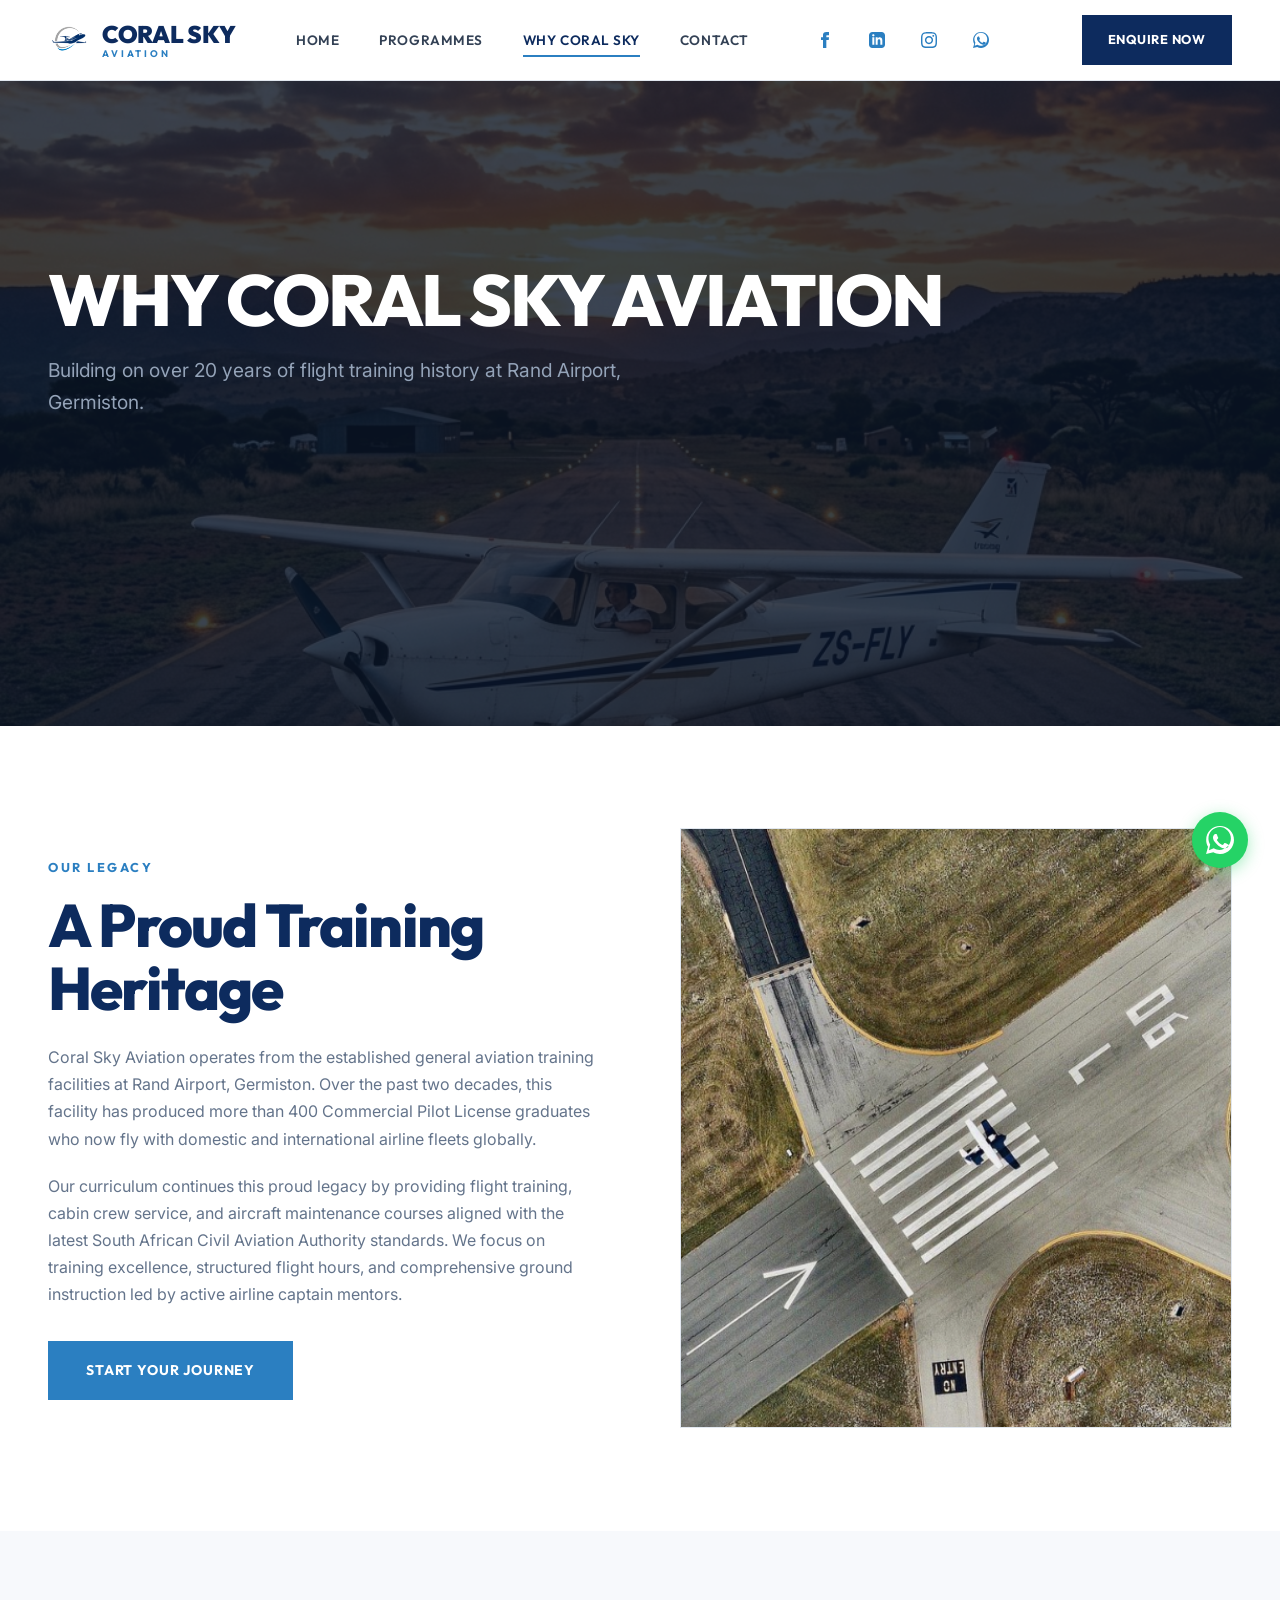
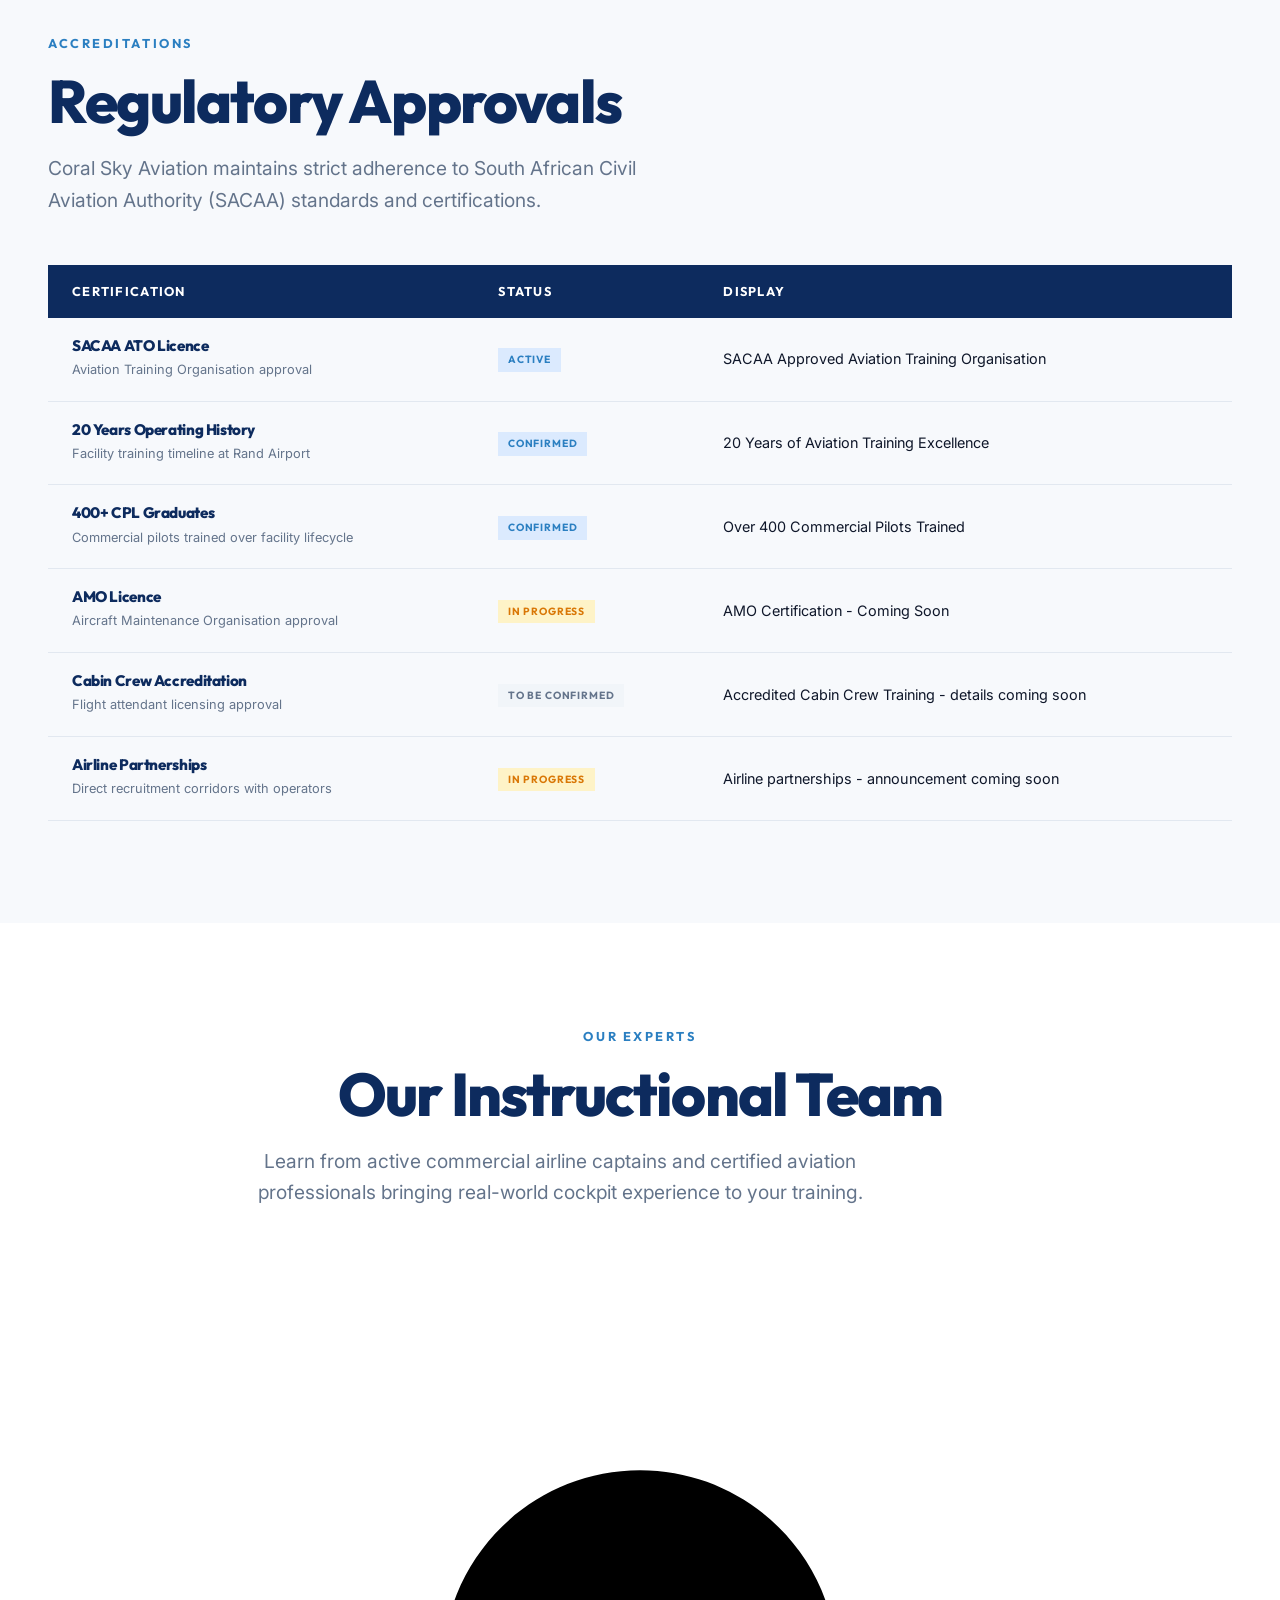
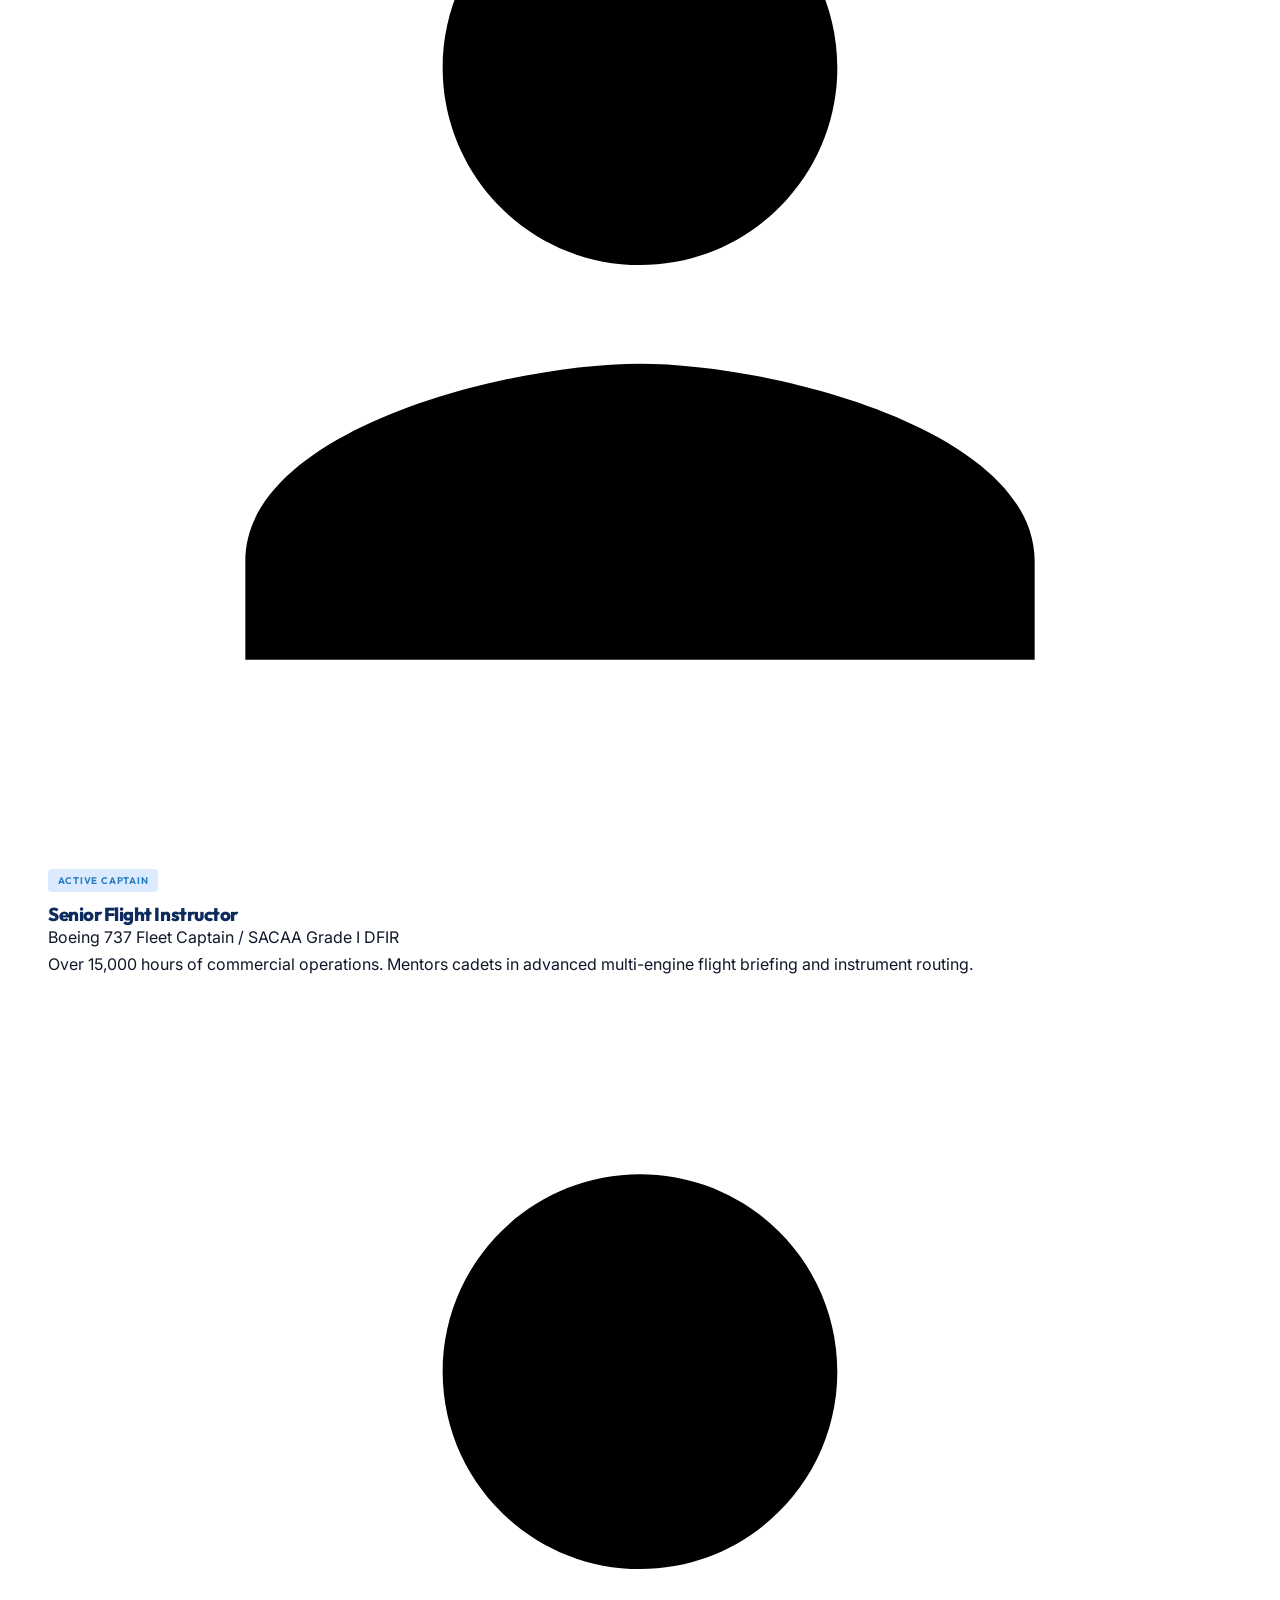
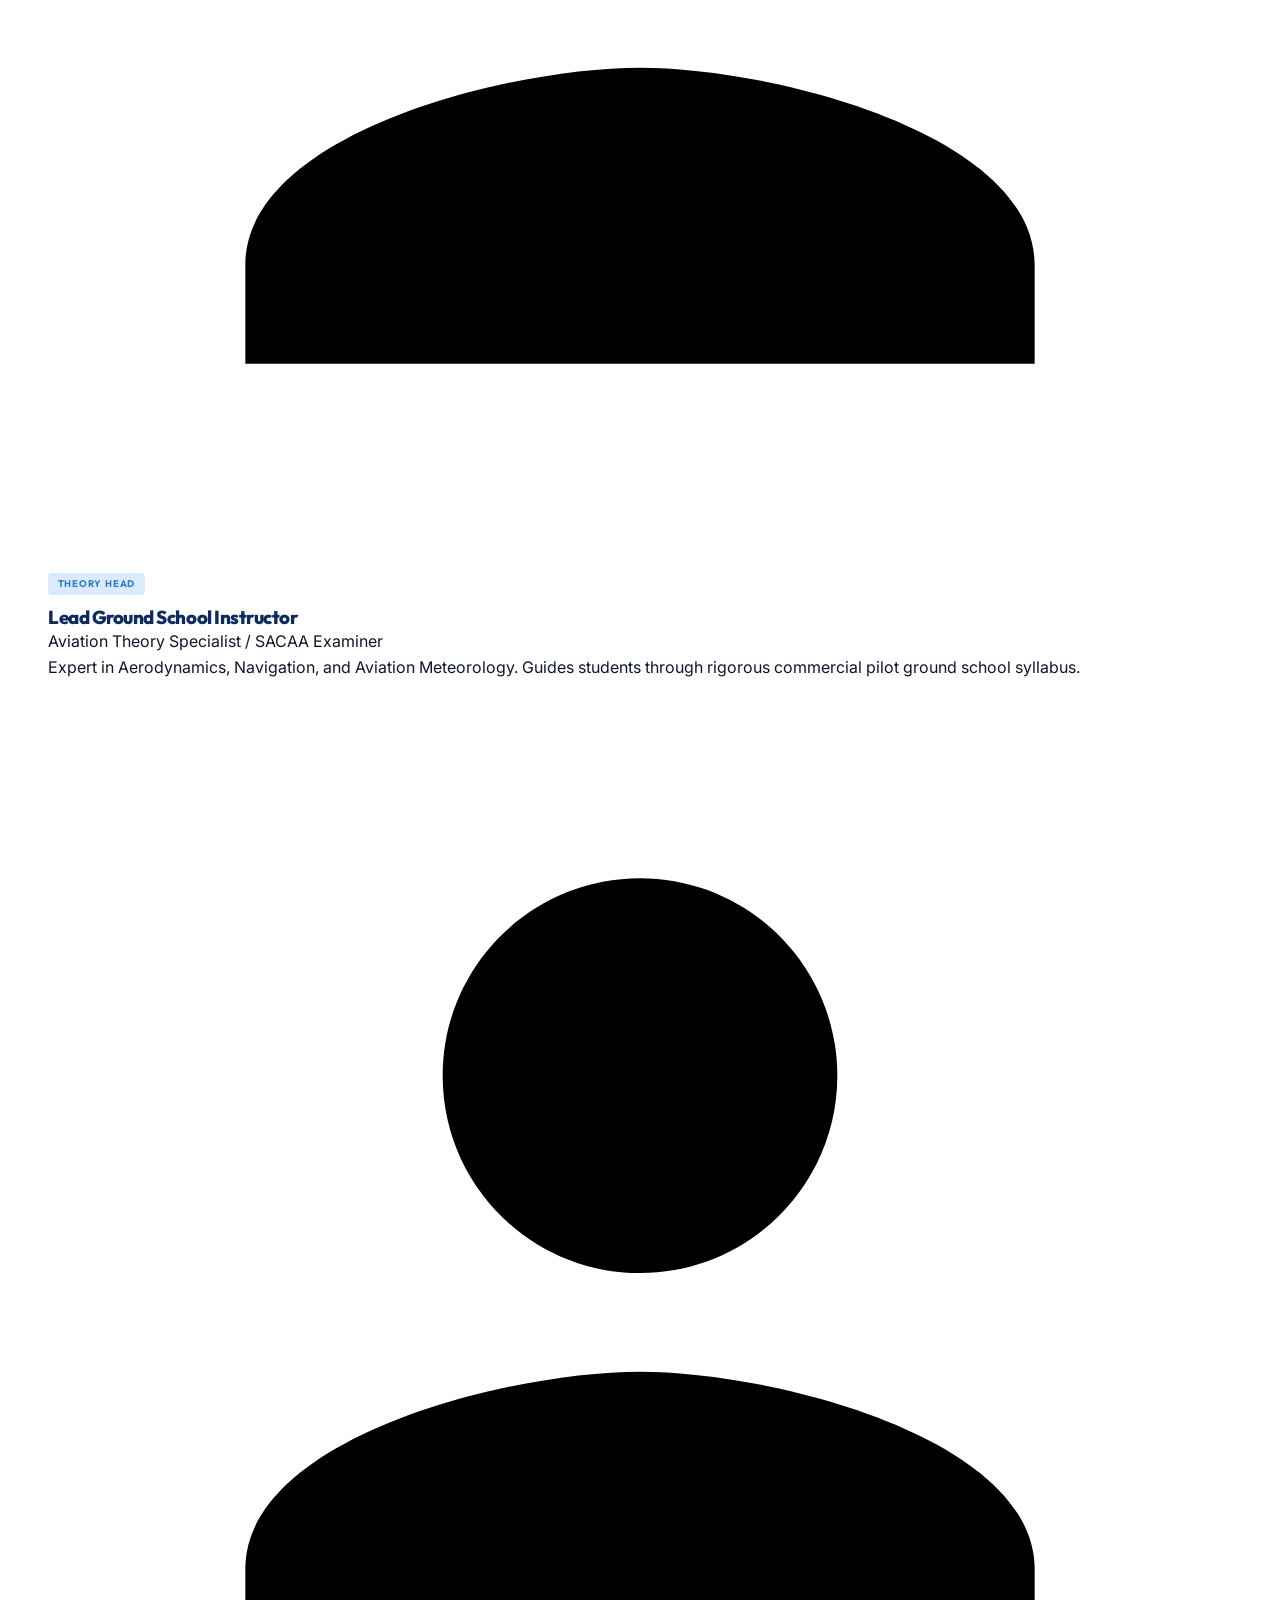
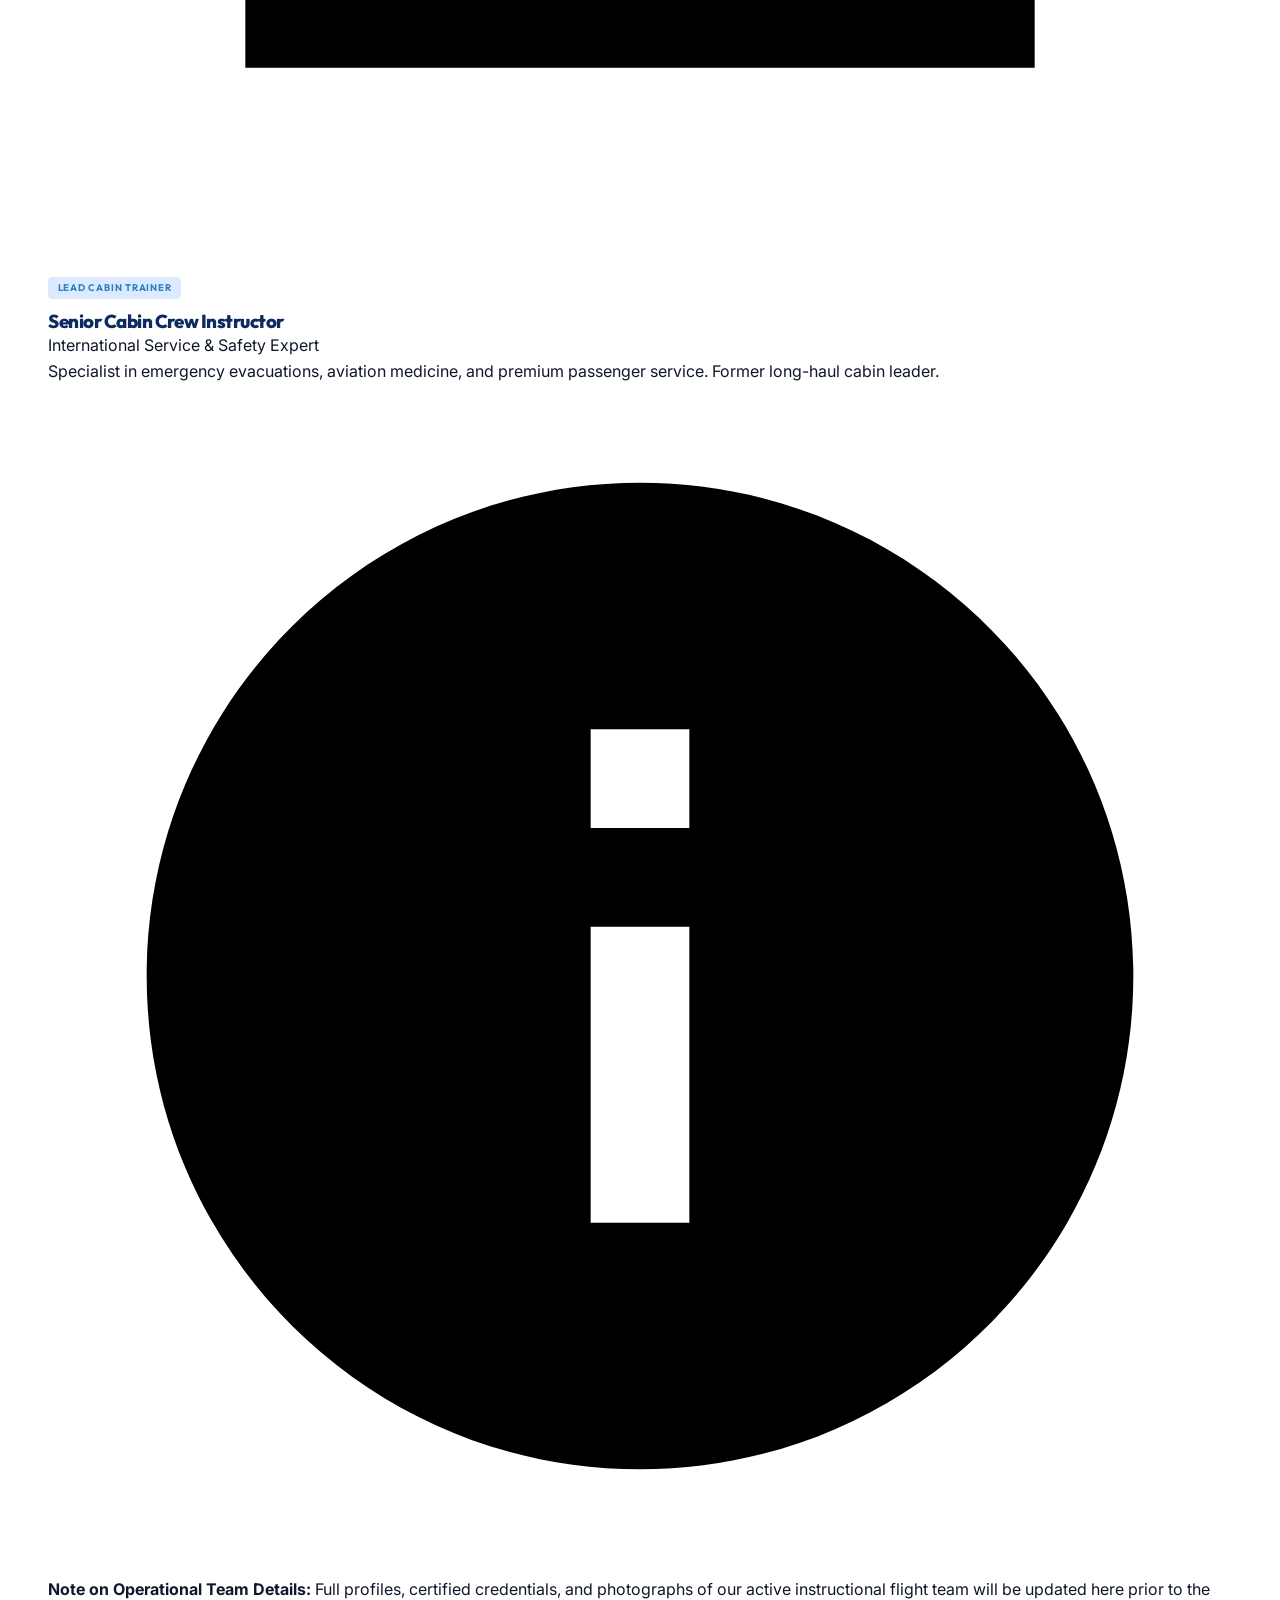
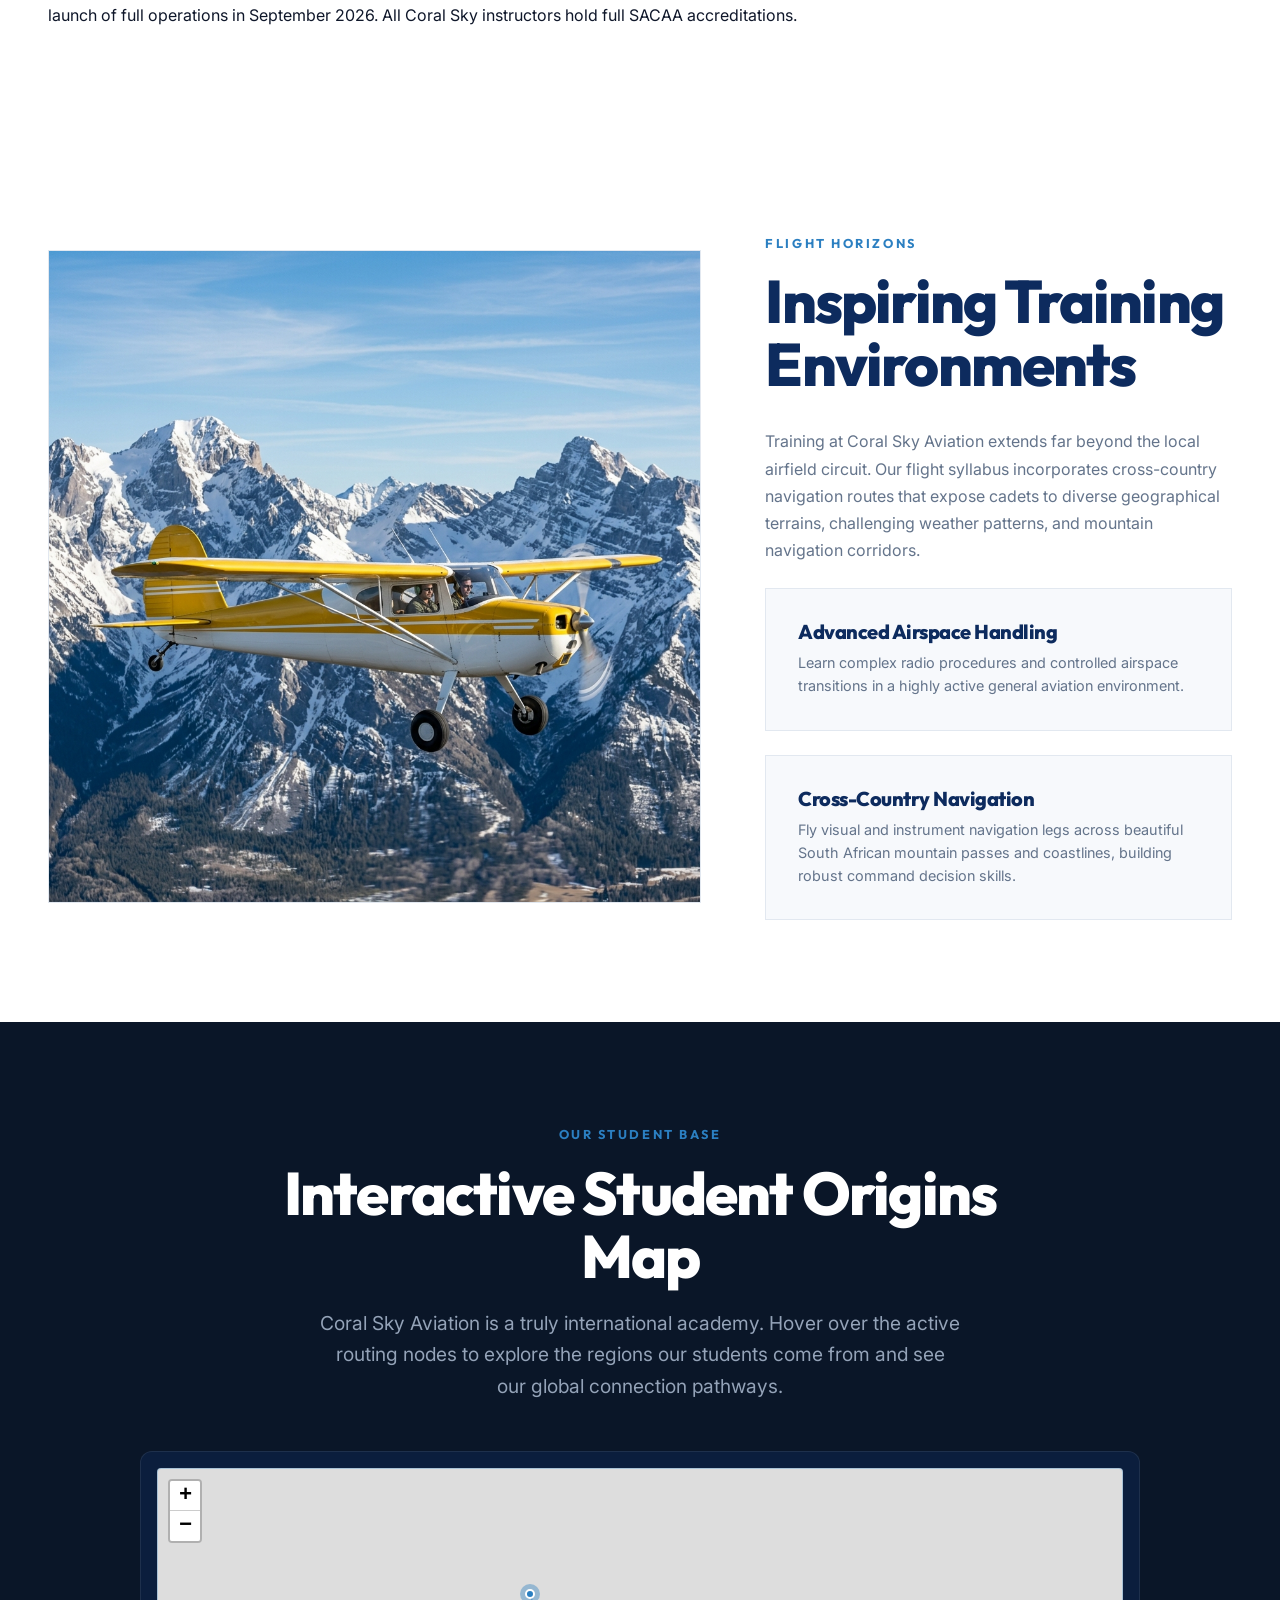
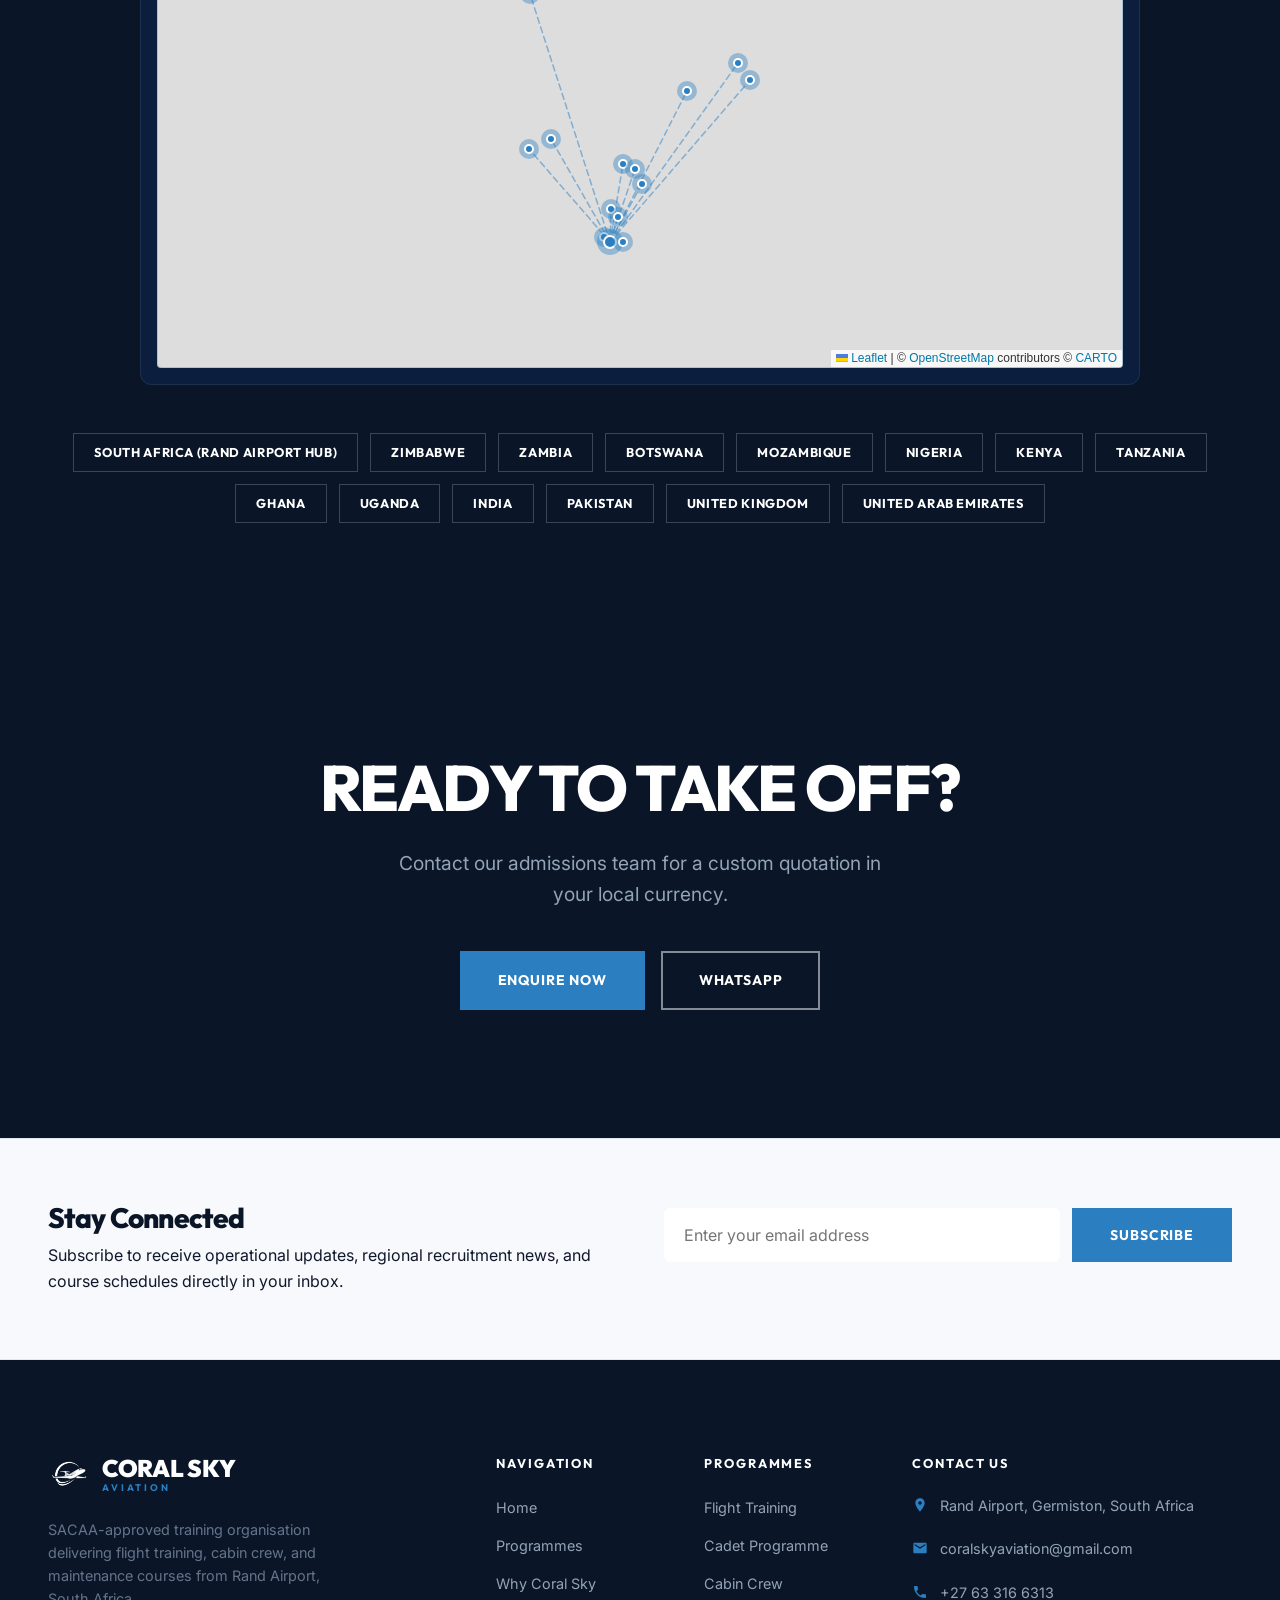
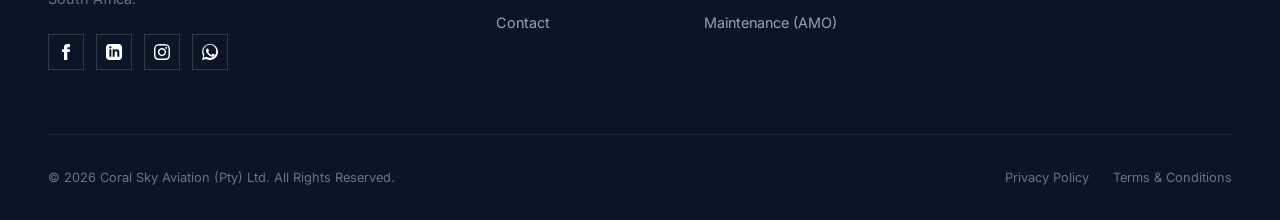
==== commit f30879e9: "Replace SVG student origins map with real Leaflet/OpenStreetMap map Swaps the stylized SVG "Interact" ====
--- a/pilot_client_website/site/about.html
+++ b/pilot_client_website/site/about.html
@@ -6,6 +6,7 @@
   <title>Why Coral Sky | Coral Sky Aviation</title>
   <meta name="description" content="Discover the legacy of Coral Sky Aviation. Over 20 years training commercial pilots at Rand Airport with SACAA approval and airline captain instructors.">
   <link rel="stylesheet" href="css/style.css?v=2">
+  <link rel="stylesheet" href="css/leaflet.css">
   <link rel="icon" href="images/logo/PHOTO-2026-06-26-21-30-39.jpg" type="image/jpeg">
 </head>
 <body class="page-about">
@@ -230,132 +231,23 @@
       </div>
 
       <div class="map-container reveal">
-        <!-- SVG Interactive Map -->
-        <svg class="routes-map" viewBox="0 0 1000 500" width="100%" height="100%">
-          <!-- Faint Graticule lines -->
-          <line x1="0" y1="100" x2="1000" y2="100" stroke="rgba(255,255,255,0.05)" stroke-dasharray="5,5" />
-          <line x1="0" y1="200" x2="1000" y2="200" stroke="rgba(255,255,255,0.05)" stroke-dasharray="5,5" />
-          <line x1="0" y1="300" x2="1000" y2="300" stroke="rgba(255,255,255,0.05)" stroke-dasharray="5,5" />
-          <line x1="0" y1="400" x2="1000" y2="400" stroke="rgba(255,255,255,0.05)" stroke-dasharray="5,5" />
-          <line x1="250" y1="0" x2="250" y2="500" stroke="rgba(255,255,255,0.05)" stroke-dasharray="5,5" />
-          <line x1="500" y1="0" x2="500" y2="500" stroke="rgba(255,255,255,0.05)" stroke-dasharray="5,5" />
-          <line x1="750" y1="0" x2="750" y2="500" stroke="rgba(255,255,255,0.05)" stroke-dasharray="5,5" />
-          
-          <!-- Stylized Continent Shapes (Faint backdrop) -->
-          <path d="M120,80 Q180,60 260,100 T220,180 T150,220 Z" fill="rgba(255,255,255,0.02)" />
-          <path d="M220,240 Q280,260 250,380 T180,450 T160,320 Z" fill="rgba(255,255,255,0.02)" />
-          <path d="M380,80 Q480,50 650,60 T750,120 T620,180 T450,160 Z" fill="rgba(255,255,255,0.02)" />
-          <path d="M650,180 Q780,180 820,240 T720,300 T600,240 Z" fill="rgba(255,255,255,0.02)" />
-          <path d="M780,360 Q850,350 880,400 T800,440 Z" fill="rgba(255,255,255,0.02)" />
-          <path d="M420,220 Q480,180 540,240 T560,360 T520,440 T440,360 T400,280 Z" fill="rgba(255,255,255,0.035)" />
-          
-          <!-- Flight Arcs (connecting to South Africa: 490, 410) -->
-          <path class="flight-arc" d="M460,100 Q430,250 490,410" fill="none" stroke="rgba(43,127,193,0.3)" stroke-width="1.5" stroke-dasharray="6,4" />
-          <path class="flight-arc" d="M680,200 Q620,300 490,410" fill="none" stroke="rgba(43,127,193,0.3)" stroke-width="1.5" stroke-dasharray="6,4" />
-          <path class="flight-arc" d="M650,180 Q590,290 490,410" fill="none" stroke="rgba(43,127,193,0.3)" stroke-width="1.5" stroke-dasharray="6,4" />
-          <path class="flight-arc" d="M600,200 Q560,300 490,410" fill="none" stroke="rgba(43,127,193,0.3)" stroke-width="1.5" stroke-dasharray="6,4" />
-          <path class="flight-arc" d="M420,250 Q430,330 490,410" fill="none" stroke="rgba(43,127,193,0.3)" stroke-width="1.5" stroke-dasharray="6,4" />
-          <path class="flight-arc" d="M380,250 Q400,330 490,410" fill="none" stroke="rgba(43,127,193,0.3)" stroke-width="1.5" stroke-dasharray="6,4" />
-          <path class="flight-arc" d="M550,270 Q540,340 490,410" fill="none" stroke="rgba(43,127,193,0.3)" stroke-width="1.5" stroke-dasharray="6,4" />
-          <path class="flight-arc" d="M520,260 Q510,330 490,410" fill="none" stroke="rgba(43,127,193,0.3)" stroke-width="1.5" stroke-dasharray="6,4" />
-          <path class="flight-arc" d="M540,310 Q520,360 490,410" fill="none" stroke="rgba(43,127,193,0.3)" stroke-width="1.5" stroke-dasharray="6,4" />
-          <path class="flight-arc" d="M500,330 Q495,370 490,410" fill="none" stroke="rgba(43,127,193,0.3)" stroke-width="1.5" stroke-dasharray="6,4" />
-          <path class="flight-arc" d="M510,360 Q500,380 490,410" fill="none" stroke="rgba(43,127,193,0.3)" stroke-width="1.5" stroke-dasharray="6,4" />
-          <path class="flight-arc" d="M480,370 Q485,390 490,410" fill="none" stroke="rgba(43,127,193,0.3)" stroke-width="1.5" stroke-dasharray="6,4" />
-          <path class="flight-arc" d="M525,375 Q510,390 490,410" fill="none" stroke="rgba(43,127,193,0.3)" stroke-width="1.5" stroke-dasharray="6,4" />
-
-          <!-- Map Nodes / Pins -->
-          <!-- South Africa Main Hub -->
-          <g class="map-node hub" data-country="South Africa" data-details="Coral Sky Aviation Rand Airport Campus — Main Flight Academy &amp; Operations Hub.">
-            <circle cx="490" cy="410" r="16" fill="rgba(43,127,195,0.2)" class="hub-pulse" />
-            <circle cx="490" cy="410" r="8" fill="var(--sky)" />
-            <circle cx="490" cy="410" r="4" fill="var(--white)" />
-          </g>
-
-          <!-- Zimbabwe -->
-          <g class="map-node" data-country="Zimbabwe" data-details="Active enrollment corridor with direct student recruitment and currency quotations.">
-            <circle cx="510" cy="360" r="10" fill="rgba(43,127,195,0.4)" class="ping" />
-            <circle cx="510" cy="360" r="5" fill="var(--sky)" />
-          </g>
-
-          <!-- Zambia -->
-          <g class="map-node" data-country="Zambia" data-details="Key recruiting region. Providing CPL pathways for aspiring commercial aviators.">
-            <circle cx="500" cy="330" r="10" fill="rgba(43,127,195,0.4)" class="ping" />
-            <circle cx="500" cy="330" r="5" fill="var(--sky)" />
-          </g>
-
-          <!-- Botswana -->
-          <g class="map-node" data-country="Botswana" data-details="Regular student intakes. Structured accommodation packages for regional students.">
-            <circle cx="480" cy="370" r="10" fill="rgba(43,127,195,0.4)" class="ping" />
-            <circle cx="480" cy="370" r="5" fill="var(--sky)" />
-          </g>
-
-          <!-- Mozambique -->
-          <g class="map-node" data-country="Mozambique" data-details="Regional cadet corridor. Fully English-guided flight and ground theory instruction.">
-            <circle cx="525" cy="375" r="10" fill="rgba(43,127,195,0.4)" class="ping" />
-            <circle cx="525" cy="375" r="5" fill="var(--sky)" />
-          </g>
-
-          <!-- Nigeria -->
-          <g class="map-node" data-country="Nigeria" data-details="West Africa hub recruitment. Custom currency quotations and visa consult assistance.">
-            <circle cx="420" cy="250" r="10" fill="rgba(43,127,195,0.4)" class="ping" />
-            <circle cx="420" cy="250" r="5" fill="var(--sky)" />
-          </g>
-
-          <!-- Ghana -->
-          <g class="map-node" data-country="Ghana" data-details="Admissions support and customized payment plans in local currency for West African cadets.">
-            <circle cx="380" cy="250" r="10" fill="rgba(43,127,195,0.4)" class="ping" />
-            <circle cx="380" cy="250" r="5" fill="var(--sky)" />
-          </g>
-
-          <!-- Kenya -->
-          <g class="map-node" data-country="Kenya" data-details="East Africa recruiting. Connecting graduates to growing regional operator networks.">
-            <circle cx="550" cy="270" r="10" fill="rgba(43,127,195,0.4)" class="ping" />
-            <circle cx="550" cy="270" r="5" fill="var(--sky)" />
-          </g>
-
-          <!-- Uganda -->
-          <g class="map-node" data-country="Uganda" data-details="Intensive full flight pathway enrollment (PPL to CPL) with airline captain mentorship.">
-            <circle cx="520" cy="260" r="10" fill="rgba(43,127,195,0.4)" class="ping" />
-            <circle cx="520" cy="260" r="5" fill="var(--sky)" />
-          </g>
-
-          <!-- Tanzania -->
-          <g class="map-node" data-country="Tanzania" data-details="Direct application assistance and tailored accommodation near Rand Airport.">
-            <circle cx="540" cy="310" r="10" fill="rgba(43,127,195,0.4)" class="ping" />
-            <circle cx="540" cy="310" r="5" fill="var(--sky)" />
-          </g>
-
-          <!-- India -->
-          <g class="map-node" data-country="India" data-details="Major international cadet pathway. Custom currency billing and SACAA license validation advice.">
-            <circle cx="680" cy="200" r="10" fill="rgba(43,127,195,0.4)" class="ping" />
-            <circle cx="680" cy="200" r="5" fill="var(--sky)" />
-          </g>
-
-          <!-- Pakistan -->
-          <g class="map-node" data-country="Pakistan" data-details="International admissions corridor. Accommodation and video-consultation support.">
-            <circle cx="650" cy="180" r="10" fill="rgba(43,127,195,0.4)" class="ping" />
-            <circle cx="650" cy="180" r="5" fill="var(--sky)" />
-          </g>
-
-          <!-- UAE -->
-          <g class="map-node" data-country="United Arab Emirates" data-details="Middle East connections. Connecting flight school graduates with international carriers.">
-            <circle cx="600" cy="200" r="10" fill="rgba(43,127,195,0.4)" class="ping" />
-            <circle cx="600" cy="200" r="5" fill="var(--sky)" />
-          </g>
-
-          <!-- United Kingdom -->
-          <g class="map-node" data-country="United Kingdom" data-details="European recruiting. Offering high-standard structured training in active airspace.">
-            <circle cx="460" cy="100" r="10" fill="rgba(43,127,195,0.4)" class="ping" />
-            <circle cx="460" cy="100" r="5" fill="var(--sky)" />
-          </g>
-        </svg>
-
-        <!-- World Map Tooltip -->
-        <div class="map-tooltip" id="map-tooltip">
-          <h4 class="tooltip-country">Country</h4>
-          <p class="tooltip-details">Details go here.</p>
-        </div>
+        <!-- Leaflet Interactive Map (OpenStreetMap / Leaflet.js) -->
+        <div id="student-origins-map" data-student-origins='[
+          {"country":"South Africa","lat":-26.2428,"lng":28.1519,"hub":true,"details":"Coral Sky Aviation Rand Airport Campus — Main Flight Academy &amp; Operations Hub."},
+          {"country":"Zimbabwe","lat":-17.8292,"lng":31.0522,"details":"Active enrollment corridor with direct student recruitment and currency quotations."},
+          {"country":"Zambia","lat":-15.3875,"lng":28.3228,"details":"Key recruiting region. Providing CPL pathways for aspiring commercial aviators."},
+          {"country":"Botswana","lat":-24.6282,"lng":25.9231,"details":"Regular student intakes. Structured accommodation packages for regional students."},
+          {"country":"Mozambique","lat":-25.9692,"lng":32.5732,"details":"Regional cadet corridor. Fully English-guided flight and ground theory instruction."},
+          {"country":"Nigeria","lat":9.0765,"lng":7.3986,"details":"West Africa hub recruitment. Custom currency quotations and visa consult assistance."},
+          {"country":"Ghana","lat":5.6037,"lng":-0.1870,"details":"Admissions support and customized payment plans in local currency for West African cadets."},
+          {"country":"Kenya","lat":-1.2921,"lng":36.8219,"details":"East Africa recruiting. Connecting graduates to growing regional operator networks."},
+          {"country":"Uganda","lat":0.3476,"lng":32.5825,"details":"Intensive full flight pathway enrollment (PPL to CPL) with airline captain mentorship."},
+          {"country":"Tanzania","lat":-6.7924,"lng":39.2083,"details":"Direct application assistance and tailored accommodation near Rand Airport."},
+          {"country":"India","lat":28.6139,"lng":77.2090,"details":"Major international cadet pathway. Custom currency billing and SACAA license validation advice."},
+          {"country":"Pakistan","lat":33.6844,"lng":73.0479,"details":"International admissions corridor. Accommodation and video-consultation support."},
+          {"country":"United Arab Emirates","lat":25.2048,"lng":55.2708,"details":"Middle East connections. Connecting flight school graduates with international carriers."},
+          {"country":"United Kingdom","lat":51.5074,"lng":-0.1278,"details":"European recruiting. Offering high-standard structured training in active airspace."}
+        ]'></div>
       </div>
 
       <!-- Country Pills Fallback / List -->
@@ -473,5 +365,7 @@
   </footer>
 
   <script src="js/main.js"></script>
+  <script src="js/vendor/leaflet.js"></script>
+  <script src="js/student-origins-map.js"></script>
 </body>
 </html>
--- a/pilot_client_website/site/css/style.css
+++ b/pilot_client_website/site/css/style.css
@@ -2059,6 +2059,45 @@
   color: var(--sky);
 }
 
+/* ── Student Origins Map ── */
+#student-origins-map {
+  width: 100%;
+  height: 500px;
+  border-radius: 4px;
+  overflow: hidden;
+  border: 1px solid rgba(43, 127, 193, 0.3);
+}
+.map-pin-marker--hub {
+  width: 26px;
+  height: 26px;
+}
+.map-pin-marker--hub::after {
+  width: 14px;
+  height: 14px;
+}
+.leaflet-tooltip.map-tooltip-custom {
+  background: var(--white);
+  color: var(--navy);
+  border: none;
+  border-left: 3px solid var(--sky);
+  border-radius: 6px;
+  padding: 0.75rem 1rem;
+  font-size: 0.85rem;
+  font-weight: 500;
+  white-space: normal;
+  max-width: 280px;
+  box-shadow: 0 10px 25px rgba(0, 0, 0, 0.15);
+}
+.leaflet-tooltip.map-tooltip-custom strong {
+  display: block;
+  margin-bottom: 0.25rem;
+  font-size: 0.95rem;
+  color: var(--navy);
+}
+.leaflet-tooltip-top.map-tooltip-custom::before {
+  border-top-color: var(--white);
+}
+
 /* ── Programmes Plane Animation ── */
 .plane-fly {
   flex-shrink: 0;
--- a/pilot_client_website/site/css/leaflet.css
+++ b/pilot_client_website/site/css/leaflet.css
@@ -0,0 +1,661 @@
+/* required styles */
+
+.leaflet-pane,
+.leaflet-tile,
+.leaflet-marker-icon,
+.leaflet-marker-shadow,
+.leaflet-tile-container,
+.leaflet-pane > svg,
+.leaflet-pane > canvas,
+.leaflet-zoom-box,
+.leaflet-image-layer,
+.leaflet-layer {
+	position: absolute;
+	left: 0;
+	top: 0;
+	}
+.leaflet-container {
+	overflow: hidden;
+	}
+.leaflet-tile,
+.leaflet-marker-icon,
+.leaflet-marker-shadow {
+	-webkit-user-select: none;
+	   -moz-user-select: none;
+	        user-select: none;
+	  -webkit-user-drag: none;
+	}
+/* Prevents IE11 from highlighting tiles in blue */
+.leaflet-tile::selection {
+	background: transparent;
+}
+/* Safari renders non-retina tile on retina better with this, but Chrome is worse */
+.leaflet-safari .leaflet-tile {
+	image-rendering: -webkit-optimize-contrast;
+	}
+/* hack that prevents hw layers "stretching" when loading new tiles */
+.leaflet-safari .leaflet-tile-container {
+	width: 1600px;
+	height: 1600px;
+	-webkit-transform-origin: 0 0;
+	}
+.leaflet-marker-icon,
+.leaflet-marker-shadow {
+	display: block;
+	}
+/* .leaflet-container svg: reset svg max-width decleration shipped in Joomla! (joomla.org) 3.x */
+/* .leaflet-container img: map is broken in FF if you have max-width: 100% on tiles */
+.leaflet-container .leaflet-overlay-pane svg {
+	max-width: none !important;
+	max-height: none !important;
+	}
+.leaflet-container .leaflet-marker-pane img,
+.leaflet-container .leaflet-shadow-pane img,
+.leaflet-container .leaflet-tile-pane img,
+.leaflet-container img.leaflet-image-layer,
+.leaflet-container .leaflet-tile {
+	max-width: none !important;
+	max-height: none !important;
+	width: auto;
+	padding: 0;
+	}
+
+.leaflet-container img.leaflet-tile {
+	/* See: https://bugs.chromium.org/p/chromium/issues/detail?id=600120 */
+	mix-blend-mode: plus-lighter;
+}
+
+.leaflet-container.leaflet-touch-zoom {
+	-ms-touch-action: pan-x pan-y;
+	touch-action: pan-x pan-y;
+	}
+.leaflet-container.leaflet-touch-drag {
+	-ms-touch-action: pinch-zoom;
+	/* Fallback for FF which doesn't support pinch-zoom */
+	touch-action: none;
+	touch-action: pinch-zoom;
+}
+.leaflet-container.leaflet-touch-drag.leaflet-touch-zoom {
+	-ms-touch-action: none;
+	touch-action: none;
+}
+.leaflet-container {
+	-webkit-tap-highlight-color: transparent;
+}
+.leaflet-container a {
+	-webkit-tap-highlight-color: rgba(51, 181, 229, 0.4);
+}
+.leaflet-tile {
+	filter: inherit;
+	visibility: hidden;
+	}
+.leaflet-tile-loaded {
+	visibility: inherit;
+	}
+.leaflet-zoom-box {
+	width: 0;
+	height: 0;
+	-moz-box-sizing: border-box;
+	     box-sizing: border-box;
+	z-index: 800;
+	}
+/* workaround for https://bugzilla.mozilla.org/show_bug.cgi?id=888319 */
+.leaflet-overlay-pane svg {
+	-moz-user-select: none;
+	}
+
+.leaflet-pane         { z-index: 400; }
+
+.leaflet-tile-pane    { z-index: 200; }
+.leaflet-overlay-pane { z-index: 400; }
+.leaflet-shadow-pane  { z-index: 500; }
+.leaflet-marker-pane  { z-index: 600; }
+.leaflet-tooltip-pane   { z-index: 650; }
+.leaflet-popup-pane   { z-index: 700; }
+
+.leaflet-map-pane canvas { z-index: 100; }
+.leaflet-map-pane svg    { z-index: 200; }
+
+.leaflet-vml-shape {
+	width: 1px;
+	height: 1px;
+	}
+.lvml {
+	behavior: url(#default#VML);
+	display: inline-block;
+	position: absolute;
+	}
+
+
+/* control positioning */
+
+.leaflet-control {
+	position: relative;
+	z-index: 800;
+	pointer-events: visiblePainted; /* IE 9-10 doesn't have auto */
+	pointer-events: auto;
+	}
+.leaflet-top,
+.leaflet-bottom {
+	position: absolute;
+	z-index: 1000;
+	pointer-events: none;
+	}
+.leaflet-top {
+	top: 0;
+	}
+.leaflet-right {
+	right: 0;
+	}
+.leaflet-bottom {
+	bottom: 0;
+	}
+.leaflet-left {
+	left: 0;
+	}
+.leaflet-control {
+	float: left;
+	clear: both;
+	}
+.leaflet-right .leaflet-control {
+	float: right;
+	}
+.leaflet-top .leaflet-control {
+	margin-top: 10px;
+	}
+.leaflet-bottom .leaflet-control {
+	margin-bottom: 10px;
+	}
+.leaflet-left .leaflet-control {
+	margin-left: 10px;
+	}
+.leaflet-right .leaflet-control {
+	margin-right: 10px;
+	}
+
+
+/* zoom and fade animations */
+
+.leaflet-fade-anim .leaflet-popup {
+	opacity: 0;
+	-webkit-transition: opacity 0.2s linear;
+	   -moz-transition: opacity 0.2s linear;
+	        transition: opacity 0.2s linear;
+	}
+.leaflet-fade-anim .leaflet-map-pane .leaflet-popup {
+	opacity: 1;
+	}
+.leaflet-zoom-animated {
+	-webkit-transform-origin: 0 0;
+	    -ms-transform-origin: 0 0;
+	        transform-origin: 0 0;
+	}
+svg.leaflet-zoom-animated {
+	will-change: transform;
+}
+
+.leaflet-zoom-anim .leaflet-zoom-animated {
+	-webkit-transition: -webkit-transform 0.25s cubic-bezier(0,0,0.25,1);
+	   -moz-transition:    -moz-transform 0.25s cubic-bezier(0,0,0.25,1);
+	        transition:         transform 0.25s cubic-bezier(0,0,0.25,1);
+	}
+.leaflet-zoom-anim .leaflet-tile,
+.leaflet-pan-anim .leaflet-tile {
+	-webkit-transition: none;
+	   -moz-transition: none;
+	        transition: none;
+	}
+
+.leaflet-zoom-anim .leaflet-zoom-hide {
+	visibility: hidden;
+	}
+
+
+/* cursors */
+
+.leaflet-interactive {
+	cursor: pointer;
+	}
+.leaflet-grab {
+	cursor: -webkit-grab;
+	cursor:    -moz-grab;
+	cursor:         grab;
+	}
+.leaflet-crosshair,
+.leaflet-crosshair .leaflet-interactive {
+	cursor: crosshair;
+	}
+.leaflet-popup-pane,
+.leaflet-control {
+	cursor: auto;
+	}
+.leaflet-dragging .leaflet-grab,
+.leaflet-dragging .leaflet-grab .leaflet-interactive,
+.leaflet-dragging .leaflet-marker-draggable {
+	cursor: move;
+	cursor: -webkit-grabbing;
+	cursor:    -moz-grabbing;
+	cursor:         grabbing;
+	}
+
+/* marker & overlays interactivity */
+.leaflet-marker-icon,
+.leaflet-marker-shadow,
+.leaflet-image-layer,
+.leaflet-pane > svg path,
+.leaflet-tile-container {
+	pointer-events: none;
+	}
+
+.leaflet-marker-icon.leaflet-interactive,
+.leaflet-image-layer.leaflet-interactive,
+.leaflet-pane > svg path.leaflet-interactive,
+svg.leaflet-image-layer.leaflet-interactive path {
+	pointer-events: visiblePainted; /* IE 9-10 doesn't have auto */
+	pointer-events: auto;
+	}
+
+/* visual tweaks */
+
+.leaflet-container {
+	background: #ddd;
+	outline-offset: 1px;
+	}
+.leaflet-container a {
+	color: #0078A8;
+	}
+.leaflet-zoom-box {
+	border: 2px dotted #38f;
+	background: rgba(255,255,255,0.5);
+	}
+
+
+/* general typography */
+.leaflet-container {
+	font-family: "Helvetica Neue", Arial, Helvetica, sans-serif;
+	font-size: 12px;
+	font-size: 0.75rem;
+	line-height: 1.5;
+	}
+
+
+/* general toolbar styles */
+
+.leaflet-bar {
+	box-shadow: 0 1px 5px rgba(0,0,0,0.65);
+	border-radius: 4px;
+	}
+.leaflet-bar a {
+	background-color: #fff;
+	border-bottom: 1px solid #ccc;
+	width: 26px;
+	height: 26px;
+	line-height: 26px;
+	display: block;
+	text-align: center;
+	text-decoration: none;
+	color: black;
+	}
+.leaflet-bar a,
+.leaflet-control-layers-toggle {
+	background-position: 50% 50%;
+	background-repeat: no-repeat;
+	display: block;
+	}
+.leaflet-bar a:hover,
+.leaflet-bar a:focus {
+	background-color: #f4f4f4;
+	}
+.leaflet-bar a:first-child {
+	border-top-left-radius: 4px;
+	border-top-right-radius: 4px;
+	}
+.leaflet-bar a:last-child {
+	border-bottom-left-radius: 4px;
+	border-bottom-right-radius: 4px;
+	border-bottom: none;
+	}
+.leaflet-bar a.leaflet-disabled {
+	cursor: default;
+	background-color: #f4f4f4;
+	color: #bbb;
+	}
+
+.leaflet-touch .leaflet-bar a {
+	width: 30px;
+	height: 30px;
+	line-height: 30px;
+	}
+.leaflet-touch .leaflet-bar a:first-child {
+	border-top-left-radius: 2px;
+	border-top-right-radius: 2px;
+	}
+.leaflet-touch .leaflet-bar a:last-child {
+	border-bottom-left-radius: 2px;
+	border-bottom-right-radius: 2px;
+	}
+
+/* zoom control */
+
+.leaflet-control-zoom-in,
+.leaflet-control-zoom-out {
+	font: bold 18px 'Lucida Console', Monaco, monospace;
+	text-indent: 1px;
+	}
+
+.leaflet-touch .leaflet-control-zoom-in, .leaflet-touch .leaflet-control-zoom-out  {
+	font-size: 22px;
+	}
+
+
+/* layers control */
+
+.leaflet-control-layers {
+	box-shadow: 0 1px 5px rgba(0,0,0,0.4);
+	background: #fff;
+	border-radius: 5px;
+	}
+.leaflet-control-layers-toggle {
+	background-image: url(images/layers.png);
+	width: 36px;
+	height: 36px;
+	}
+.leaflet-retina .leaflet-control-layers-toggle {
+	background-image: url(images/layers-2x.png);
+	background-size: 26px 26px;
+	}
+.leaflet-touch .leaflet-control-layers-toggle {
+	width: 44px;
+	height: 44px;
+	}
+.leaflet-control-layers .leaflet-control-layers-list,
+.leaflet-control-layers-expanded .leaflet-control-layers-toggle {
+	display: none;
+	}
+.leaflet-control-layers-expanded .leaflet-control-layers-list {
+	display: block;
+	position: relative;
+	}
+.leaflet-control-layers-expanded {
+	padding: 6px 10px 6px 6px;
+	color: #333;
+	background: #fff;
+	}
+.leaflet-control-layers-scrollbar {
+	overflow-y: scroll;
+	overflow-x: hidden;
+	padding-right: 5px;
+	}
+.leaflet-control-layers-selector {
+	margin-top: 2px;
+	position: relative;
+	top: 1px;
+	}
+.leaflet-control-layers label {
+	display: block;
+	font-size: 13px;
+	font-size: 1.08333em;
+	}
+.leaflet-control-layers-separator {
+	height: 0;
+	border-top: 1px solid #ddd;
+	margin: 5px -10px 5px -6px;
+	}
+
+/* Default icon URLs */
+.leaflet-default-icon-path { /* used only in path-guessing heuristic, see L.Icon.Default */
+	background-image: url(images/marker-icon.png);
+	}
+
+
+/* attribution and scale controls */
+
+.leaflet-container .leaflet-control-attribution {
+	background: #fff;
+	background: rgba(255, 255, 255, 0.8);
+	margin: 0;
+	}
+.leaflet-control-attribution,
+.leaflet-control-scale-line {
+	padding: 0 5px;
+	color: #333;
+	line-height: 1.4;
+	}
+.leaflet-control-attribution a {
+	text-decoration: none;
+	}
+.leaflet-control-attribution a:hover,
+.leaflet-control-attribution a:focus {
+	text-decoration: underline;
+	}
+.leaflet-attribution-flag {
+	display: inline !important;
+	vertical-align: baseline !important;
+	width: 1em;
+	height: 0.6669em;
+	}
+.leaflet-left .leaflet-control-scale {
+	margin-left: 5px;
+	}
+.leaflet-bottom .leaflet-control-scale {
+	margin-bottom: 5px;
+	}
+.leaflet-control-scale-line {
+	border: 2px solid #777;
+	border-top: none;
+	line-height: 1.1;
+	padding: 2px 5px 1px;
+	white-space: nowrap;
+	-moz-box-sizing: border-box;
+	     box-sizing: border-box;
+	background: rgba(255, 255, 255, 0.8);
+	text-shadow: 1px 1px #fff;
+	}
+.leaflet-control-scale-line:not(:first-child) {
+	border-top: 2px solid #777;
+	border-bottom: none;
+	margin-top: -2px;
+	}
+.leaflet-control-scale-line:not(:first-child):not(:last-child) {
+	border-bottom: 2px solid #777;
+	}
+
+.leaflet-touch .leaflet-control-attribution,
+.leaflet-touch .leaflet-control-layers,
+.leaflet-touch .leaflet-bar {
+	box-shadow: none;
+	}
+.leaflet-touch .leaflet-control-layers,
+.leaflet-touch .leaflet-bar {
+	border: 2px solid rgba(0,0,0,0.2);
+	background-clip: padding-box;
+	}
+
+
+/* popup */
+
+.leaflet-popup {
+	position: absolute;
+	text-align: center;
+	margin-bottom: 20px;
+	}
+.leaflet-popup-content-wrapper {
+	padding: 1px;
+	text-align: left;
+	border-radius: 12px;
+	}
+.leaflet-popup-content {
+	margin: 13px 24px 13px 20px;
+	line-height: 1.3;
+	font-size: 13px;
+	font-size: 1.08333em;
+	min-height: 1px;
+	}
+.leaflet-popup-content p {
+	margin: 17px 0;
+	margin: 1.3em 0;
+	}
+.leaflet-popup-tip-container {
+	width: 40px;
+	height: 20px;
+	position: absolute;
+	left: 50%;
+	margin-top: -1px;
+	margin-left: -20px;
+	overflow: hidden;
+	pointer-events: none;
+	}
+.leaflet-popup-tip {
+	width: 17px;
+	height: 17px;
+	padding: 1px;
+
+	margin: -10px auto 0;
+	pointer-events: auto;
+
+	-webkit-transform: rotate(45deg);
+	   -moz-transform: rotate(45deg);
+	    -ms-transform: rotate(45deg);
+	        transform: rotate(45deg);
+	}
+.leaflet-popup-content-wrapper,
+.leaflet-popup-tip {
+	background: white;
+	color: #333;
+	box-shadow: 0 3px 14px rgba(0,0,0,0.4);
+	}
+.leaflet-container a.leaflet-popup-close-button {
+	position: absolute;
+	top: 0;
+	right: 0;
+	border: none;
+	text-align: center;
+	width: 24px;
+	height: 24px;
+	font: 16px/24px Tahoma, Verdana, sans-serif;
+	color: #757575;
+	text-decoration: none;
+	background: transparent;
+	}
+.leaflet-container a.leaflet-popup-close-button:hover,
+.leaflet-container a.leaflet-popup-close-button:focus {
+	color: #585858;
+	}
+.leaflet-popup-scrolled {
+	overflow: auto;
+	}
+
+.leaflet-oldie .leaflet-popup-content-wrapper {
+	-ms-zoom: 1;
+	}
+.leaflet-oldie .leaflet-popup-tip {
+	width: 24px;
+	margin: 0 auto;
+
+	-ms-filter: "progid:DXImageTransform.Microsoft.Matrix(M11=0.70710678, M12=0.70710678, M21=-0.70710678, M22=0.70710678)";
+	filter: progid:DXImageTransform.Microsoft.Matrix(M11=0.70710678, M12=0.70710678, M21=-0.70710678, M22=0.70710678);
+	}
+
+.leaflet-oldie .leaflet-control-zoom,
+.leaflet-oldie .leaflet-control-layers,
+.leaflet-oldie .leaflet-popup-content-wrapper,
+.leaflet-oldie .leaflet-popup-tip {
+	border: 1px solid #999;
+	}
+
+
+/* div icon */
+
+.leaflet-div-icon {
+	background: #fff;
+	border: 1px solid #666;
+	}
+
+
+/* Tooltip */
+/* Base styles for the element that has a tooltip */
+.leaflet-tooltip {
+	position: absolute;
+	padding: 6px;
+	background-color: #fff;
+	border: 1px solid #fff;
+	border-radius: 3px;
+	color: #222;
+	white-space: nowrap;
+	-webkit-user-select: none;
+	-moz-user-select: none;
+	-ms-user-select: none;
+	user-select: none;
+	pointer-events: none;
+	box-shadow: 0 1px 3px rgba(0,0,0,0.4);
+	}
+.leaflet-tooltip.leaflet-interactive {
+	cursor: pointer;
+	pointer-events: auto;
+	}
+.leaflet-tooltip-top:before,
+.leaflet-tooltip-bottom:before,
+.leaflet-tooltip-left:before,
+.leaflet-tooltip-right:before {
+	position: absolute;
+	pointer-events: none;
+	border: 6px solid transparent;
+	background: transparent;
+	content: "";
+	}
+
+/* Directions */
+
+.leaflet-tooltip-bottom {
+	margin-top: 6px;
+}
+.leaflet-tooltip-top {
+	margin-top: -6px;
+}
+.leaflet-tooltip-bottom:before,
+.leaflet-tooltip-top:before {
+	left: 50%;
+	margin-left: -6px;
+	}
+.leaflet-tooltip-top:before {
+	bottom: 0;
+	margin-bottom: -12px;
+	border-top-color: #fff;
+	}
+.leaflet-tooltip-bottom:before {
+	top: 0;
+	margin-top: -12px;
+	margin-left: -6px;
+	border-bottom-color: #fff;
+	}
+.leaflet-tooltip-left {
+	margin-left: -6px;
+}
+.leaflet-tooltip-right {
+	margin-left: 6px;
+}
+.leaflet-tooltip-left:before,
+.leaflet-tooltip-right:before {
+	top: 50%;
+	margin-top: -6px;
+	}
+.leaflet-tooltip-left:before {
+	right: 0;
+	margin-right: -12px;
+	border-left-color: #fff;
+	}
+.leaflet-tooltip-right:before {
+	left: 0;
+	margin-left: -12px;
+	border-right-color: #fff;
+	}
+
+/* Printing */
+
+@media print {
+	/* Prevent printers from removing background-images of controls. */
+	.leaflet-control {
+		-webkit-print-color-adjust: exact;
+		print-color-adjust: exact;
+		}
+	}
